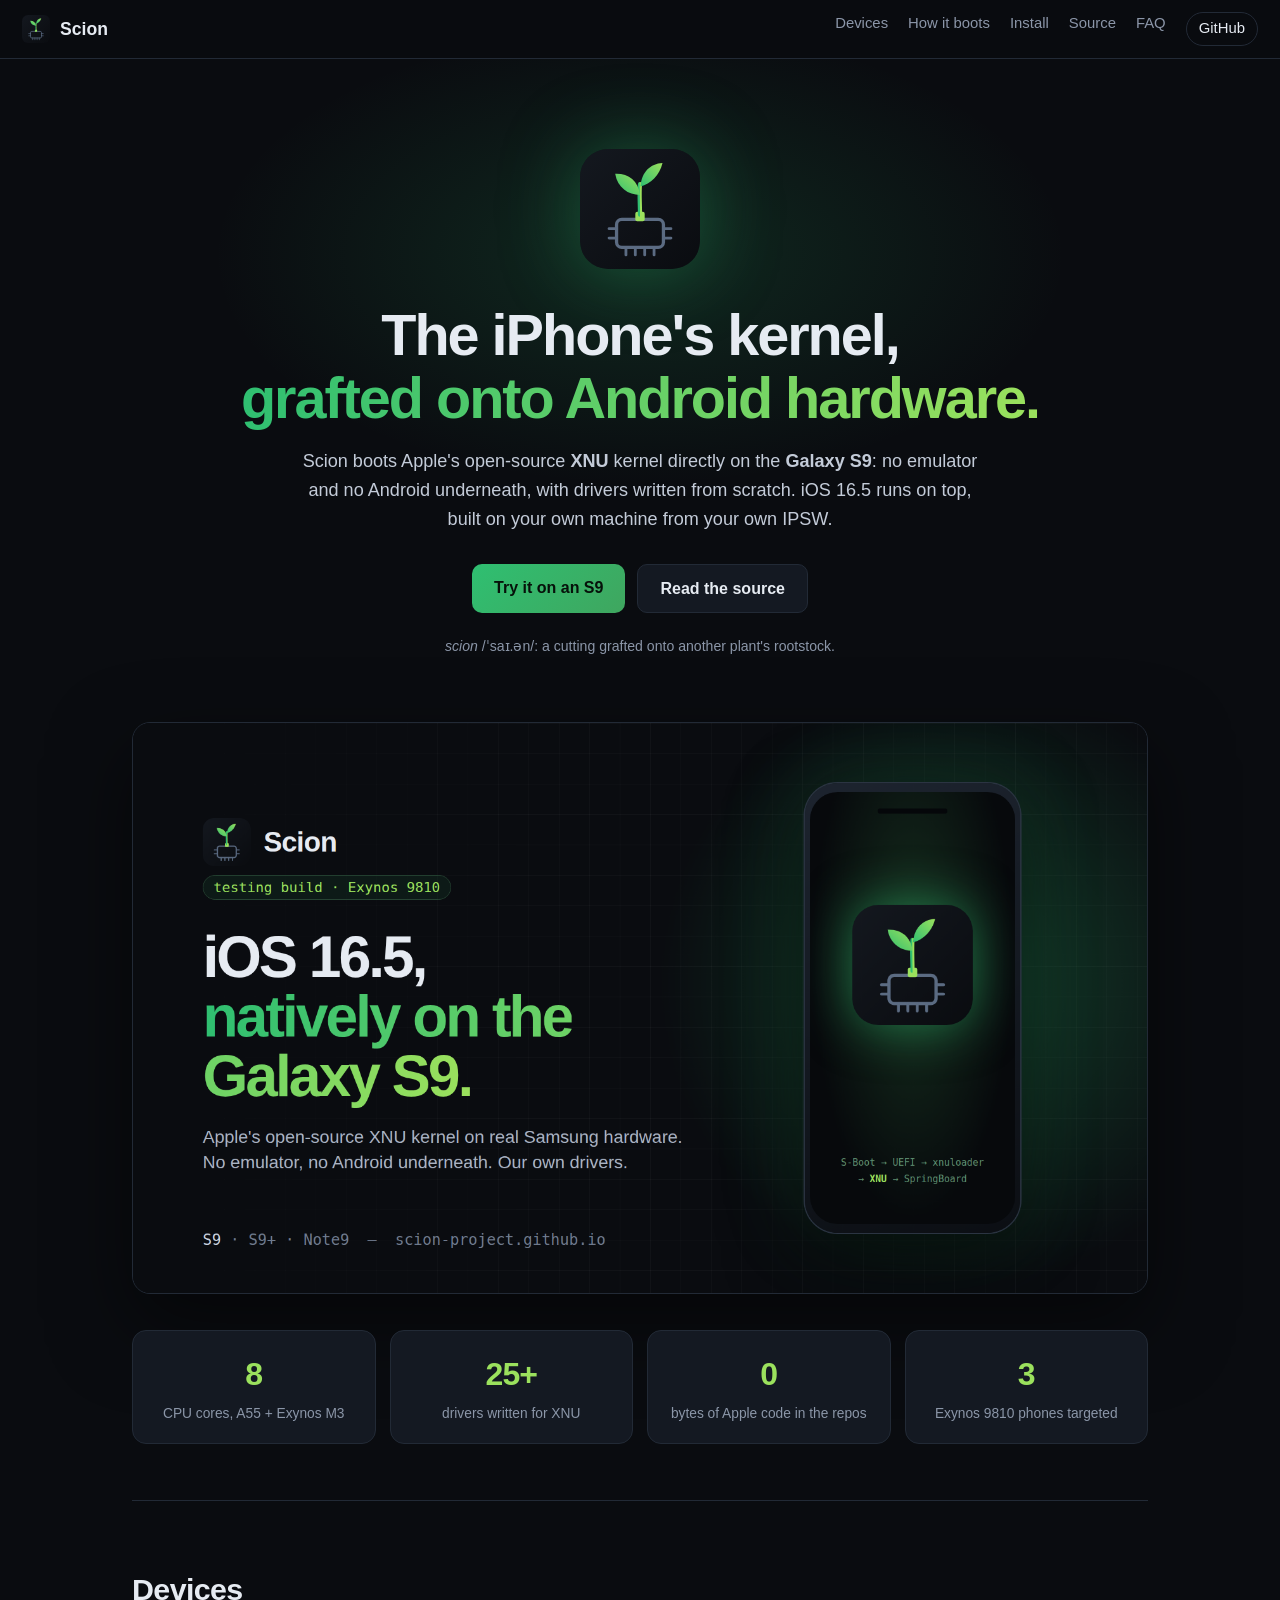
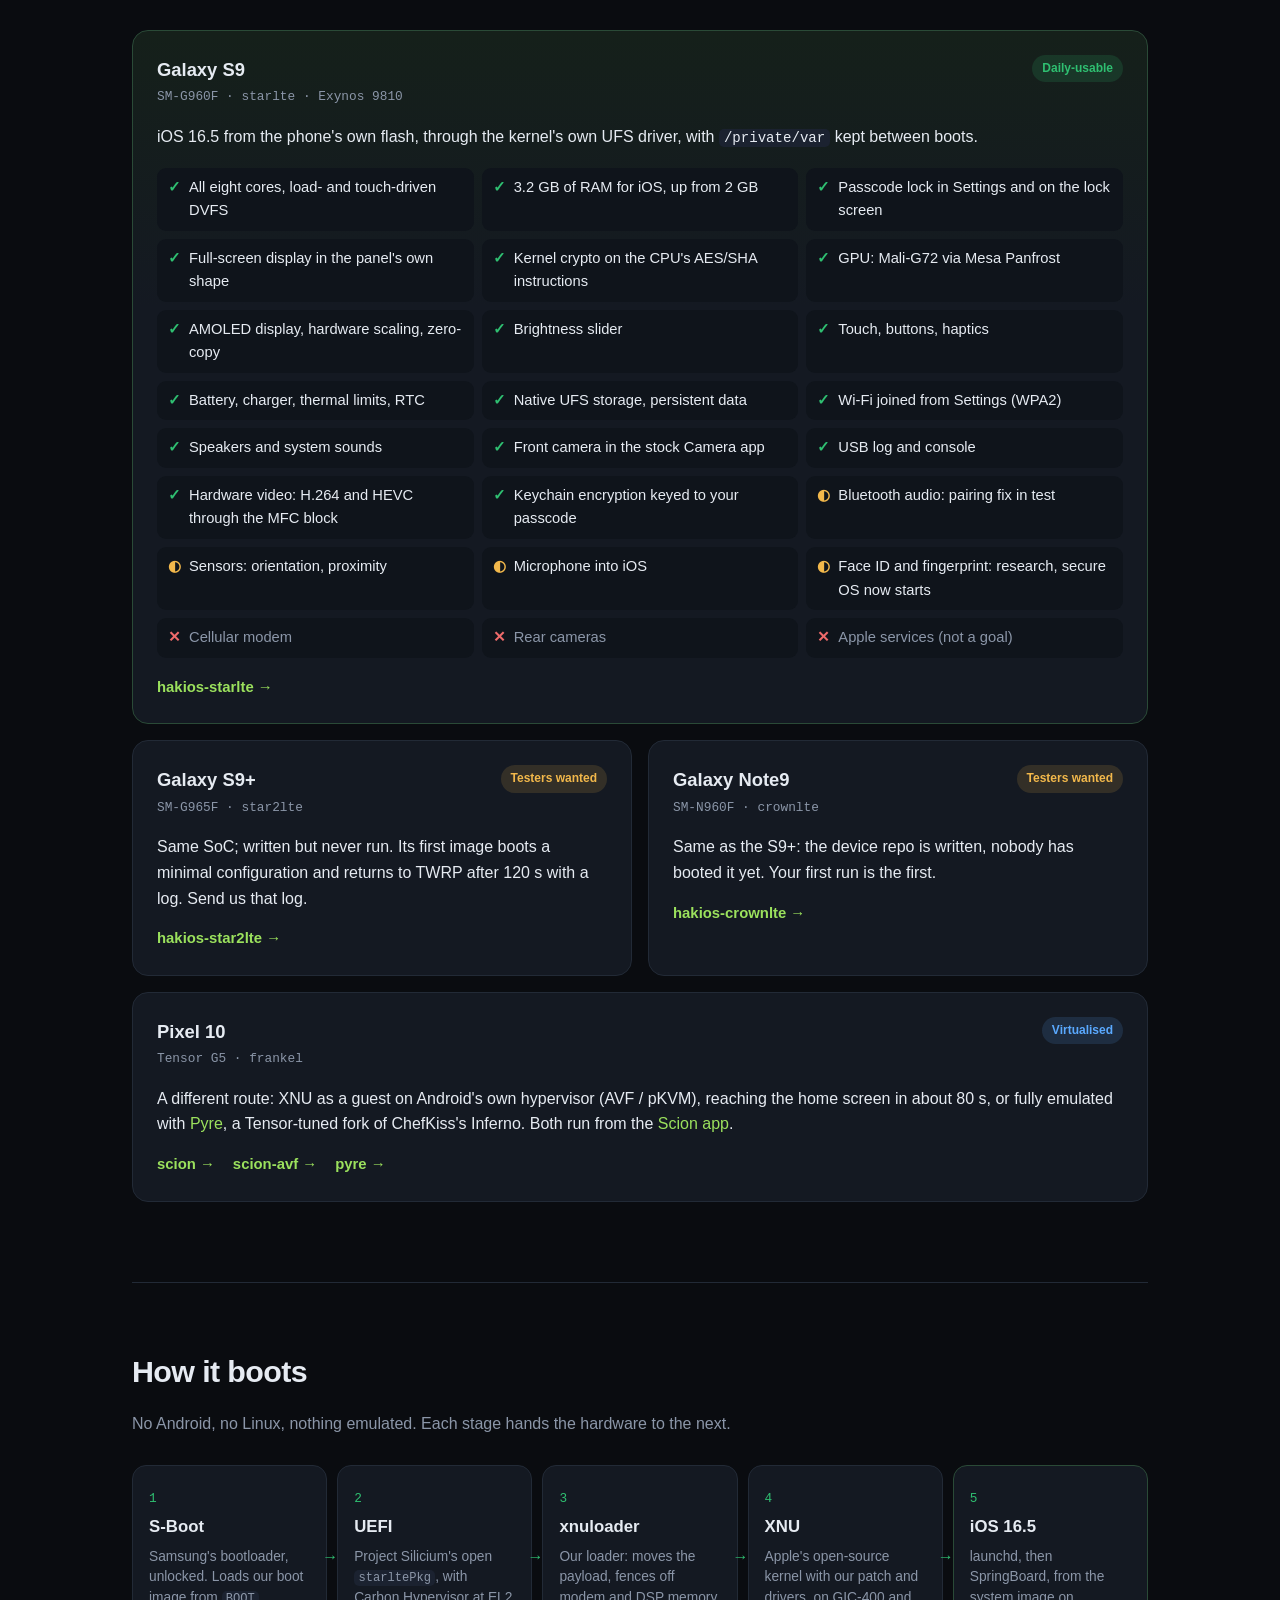
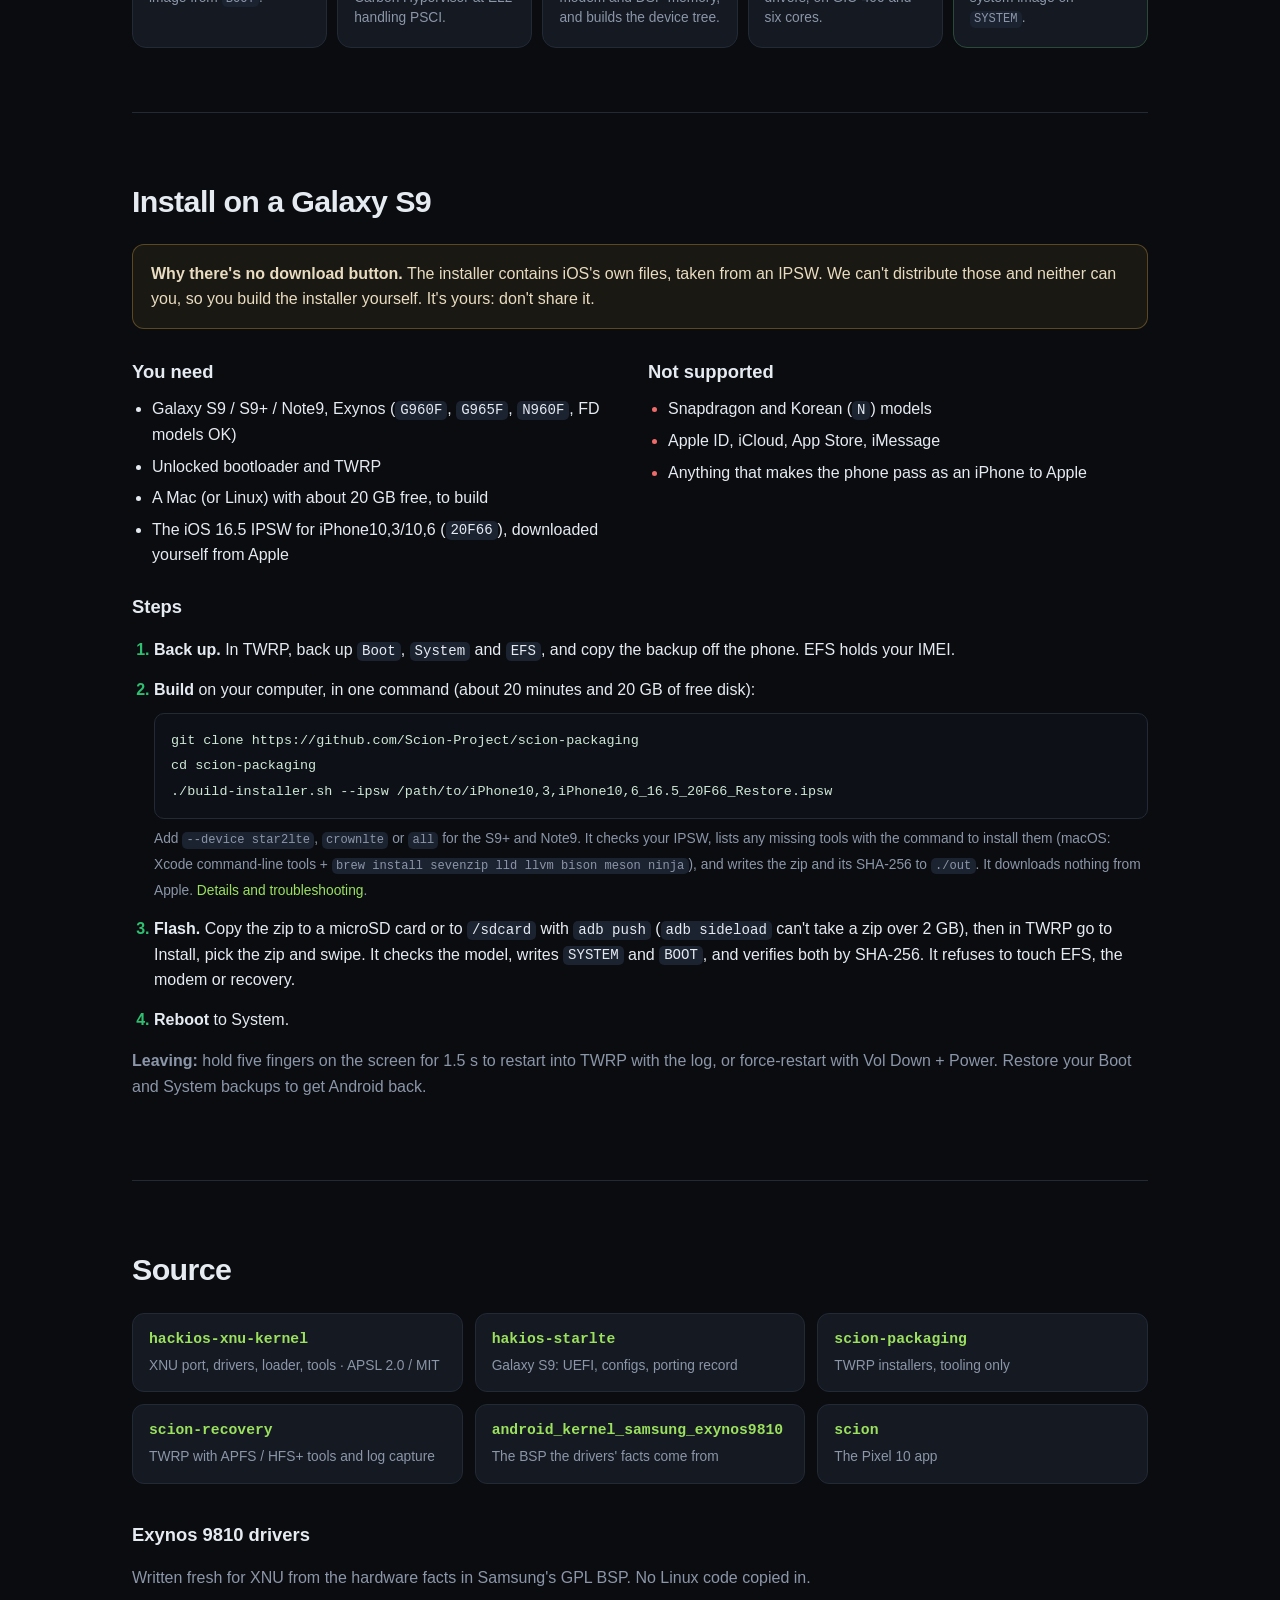
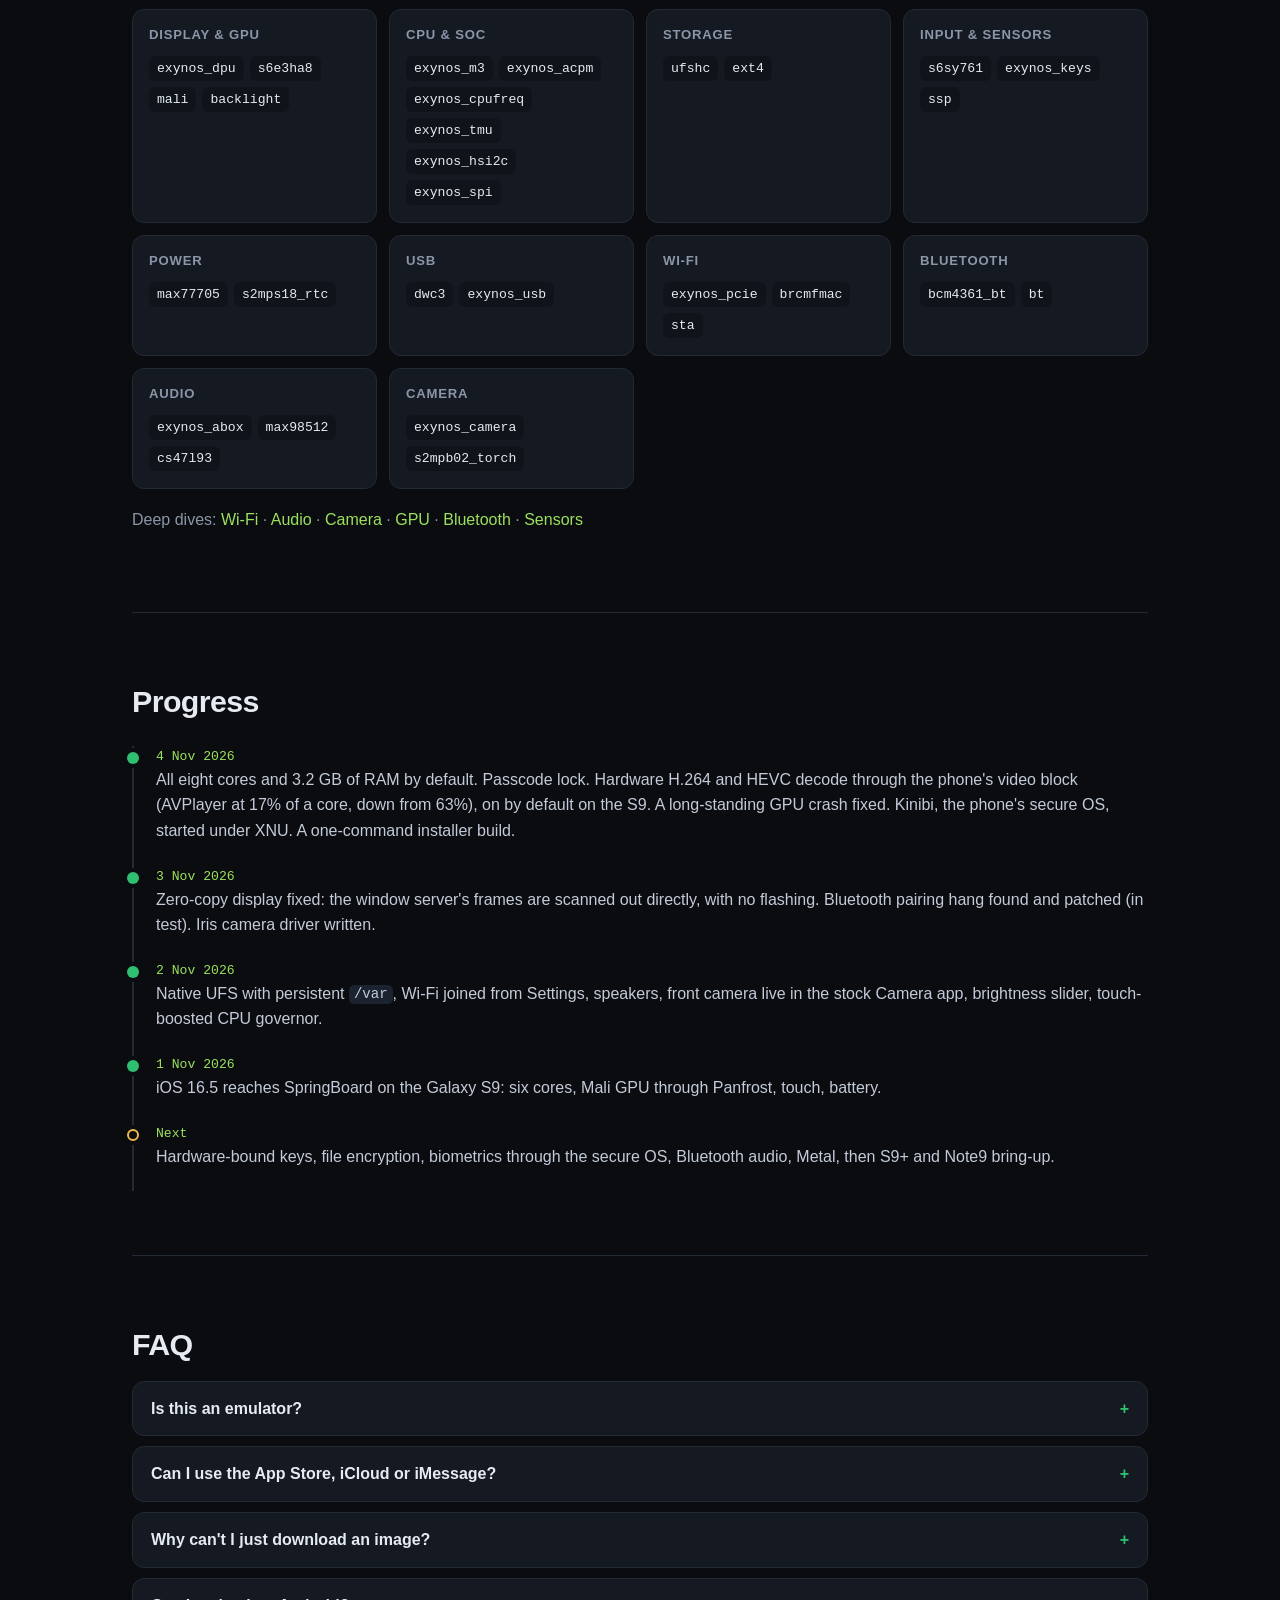
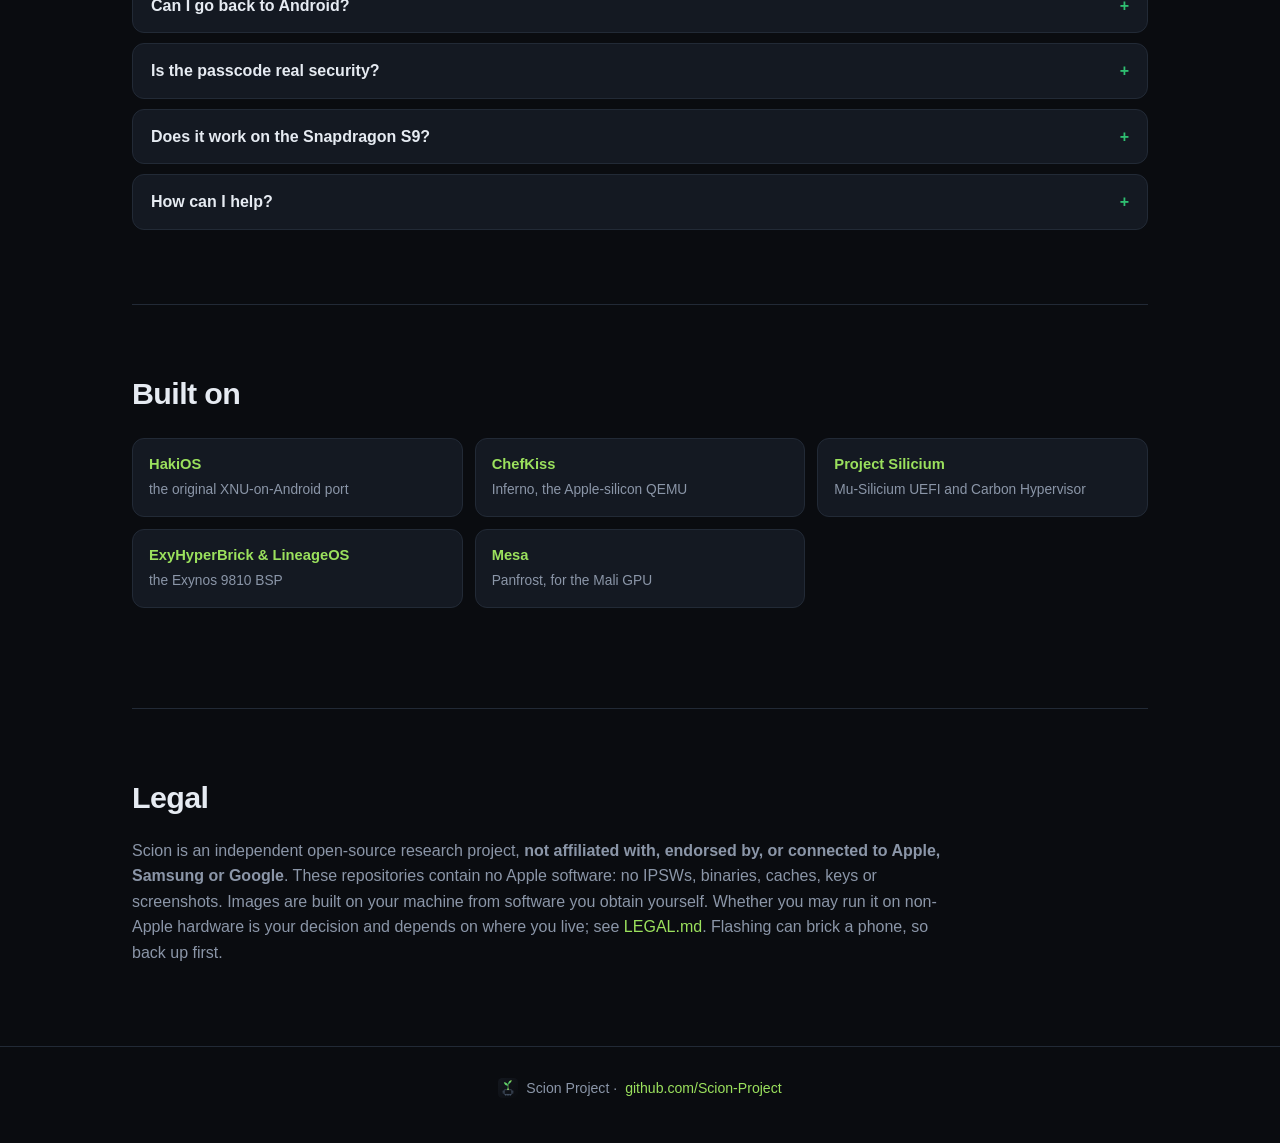
==== index.html @ c3e092ad "Status: hardware video and keychain encryption on by default on the S9" ====
<!doctype html>
<html lang="en">
<head>
<meta charset="utf-8">
<meta name="viewport" content="width=device-width,initial-scale=1">
<title>Scion Project: iOS's open kernel, grafted onto Android phones</title>
<meta name="description" content="Apple's open-source XNU kernel booted natively on the Galaxy S9, S9+ and Note9 (Exynos 9810), and virtualised on the Pixel 10. Open-source drivers; every image built from your own IPSW.">
<meta property="og:title" content="Scion Project">
<meta property="og:description" content="XNU and iOS 16.5, booted natively on the Galaxy S9. Our own drivers, nothing of Apple's in the repos.">
<meta property="og:image" content="https://scion-project.github.io/banner.png">
<meta property="og:image:width" content="1600">
<meta property="og:image:height" content="900">
<meta name="twitter:card" content="summary_large_image">
<meta name="twitter:image" content="https://scion-project.github.io/banner.png">
<meta name="theme-color" content="#0a0c10">
<link rel="icon" href="logo.svg" type="image/svg+xml">
<link rel="stylesheet" href="style.css">
</head>
<body>

<header class="nav">
  <a class="brand" href="#top"><img src="logo.svg" alt="" width="28" height="28"> Scion</a>
  <nav>
    <a href="#devices">Devices</a>
    <a href="#boot">How it boots</a>
    <a href="#install">Install</a>
    <a href="#source">Source</a>
    <a href="#faq">FAQ</a>
    <a href="https://github.com/Scion-Project" class="gh">GitHub</a>
  </nav>
</header>

<main id="top">

<section class="hero">
  <img class="hero-logo" src="logo.svg" alt="Scion logo" width="120" height="120">
  <h1>The iPhone's kernel,<br><span>grafted onto Android hardware.</span></h1>
  <p class="lede">Scion boots Apple's open-source <b>XNU</b> kernel directly on the <b>Galaxy S9</b>: no emulator and no Android underneath, with drivers written from scratch. iOS 16.5 runs on top, built on your own machine from your own IPSW.</p>
  <div class="cta">
    <a class="btn primary" href="#install">Try it on an S9</a>
    <a class="btn" href="https://github.com/Scion-Project/hackios-xnu-kernel">Read the source</a>
  </div>
  <p class="etym"><i>scion</i> /ˈsaɪ.ən/: a cutting grafted onto another plant's rootstock.</p>
</section>

<div class="banner"><img src="banner.png" alt="Scion: iOS 16.5, natively on the Galaxy S9" width="1600" height="900"></div>

<section class="stats">
  <div><b>8</b><span>CPU cores, A55 + Exynos M3</span></div>
  <div><b>25+</b><span>drivers written for XNU</span></div>
  <div><b>0</b><span>bytes of Apple code in the repos</span></div>
  <div><b>3</b><span>Exynos 9810 phones targeted</span></div>
</section>

<section id="devices">
  <h2>Devices</h2>

  <article class="device main">
    <div class="dev-head">
      <h3>Galaxy S9 <small>SM-G960F · starlte · Exynos 9810</small></h3>
      <span class="pill green">Daily-usable</span>
    </div>
    <p>iOS 16.5 from the phone's own flash, through the kernel's own UFS driver, with <code>/private/var</code> kept between boots.</p>
    <div class="grid">
      <div class="ok">All eight cores, load- and touch-driven DVFS</div>
      <div class="ok">3.2 GB of RAM for iOS, up from 2 GB</div>
      <div class="ok">Passcode lock in Settings and on the lock screen</div>
      <div class="ok">Full-screen display in the panel's own shape</div>
      <div class="ok">Kernel crypto on the CPU's AES/SHA instructions</div>
      <div class="ok">GPU: Mali-G72 via Mesa Panfrost</div>
      <div class="ok">AMOLED display, hardware scaling, zero-copy</div>
      <div class="ok">Brightness slider</div>
      <div class="ok">Touch, buttons, haptics</div>
      <div class="ok">Battery, charger, thermal limits, RTC</div>
      <div class="ok">Native UFS storage, persistent data</div>
      <div class="ok">Wi-Fi joined from Settings (WPA2)</div>
      <div class="ok">Speakers and system sounds</div>
      <div class="ok">Front camera in the stock Camera app</div>
      <div class="ok">USB log and console</div>
      <div class="ok">Hardware video: H.264 and HEVC through the MFC block</div>
      <div class="ok">Keychain encryption keyed to your passcode</div>
      <div class="wip">Bluetooth audio: pairing fix in test</div>
      <div class="wip">Sensors: orientation, proximity</div>
      <div class="wip">Microphone into iOS</div>
      <div class="wip">Face ID and fingerprint: research, secure OS now starts</div>
      <div class="no">Cellular modem</div>
      <div class="no">Rear cameras</div>
      <div class="no">Apple services (not a goal)</div>
    </div>
    <p class="links"><a href="https://github.com/Scion-Project/hakios-starlte">hakios-starlte →</a></p>
  </article>

  <div class="two">
    <article class="device">
      <div class="dev-head">
        <h3>Galaxy S9+ <small>SM-G965F · star2lte</small></h3>
        <span class="pill amber">Testers wanted</span>
      </div>
      <p>Same SoC; written but never run. Its first image boots a minimal configuration and returns to TWRP after 120 s with a log. Send us that log.</p>
      <p class="links"><a href="https://github.com/Scion-Project/hakios-star2lte">hakios-star2lte →</a></p>
    </article>
    <article class="device">
      <div class="dev-head">
        <h3>Galaxy Note9 <small>SM-N960F · crownlte</small></h3>
        <span class="pill amber">Testers wanted</span>
      </div>
      <p>Same as the S9+: the device repo is written, nobody has booted it yet. Your first run is the first.</p>
      <p class="links"><a href="https://github.com/Scion-Project/hakios-crownlte">hakios-crownlte →</a></p>
    </article>
  </div>

  <article class="device">
    <div class="dev-head">
      <h3>Pixel 10 <small>Tensor G5 · frankel</small></h3>
      <span class="pill blue">Virtualised</span>
    </div>
    <p>A different route: XNU as a guest on Android's own hypervisor (AVF / pKVM), reaching the home screen in about 80 s, or fully emulated with <a href="https://github.com/Scion-Project/pyre">Pyre</a>, a Tensor-tuned fork of ChefKiss's Inferno. Both run from the <a href="https://github.com/Scion-Project/scion">Scion app</a>.</p>
    <p class="links"><a href="https://github.com/Scion-Project/scion">scion →</a> <a href="https://github.com/Scion-Project/scion-avf">scion-avf →</a> <a href="https://github.com/Scion-Project/pyre">pyre →</a></p>
  </article>
</section>

<section id="boot">
  <h2>How it boots</h2>
  <p class="sub">No Android, no Linux, nothing emulated. Each stage hands the hardware to the next.</p>
  <ol class="chain">
    <li><b>S-Boot</b><span>Samsung's bootloader, unlocked. Loads our boot image from <code>BOOT</code>.</span></li>
    <li><b>UEFI</b><span>Project Silicium's open <code>starltePkg</code>, with Carbon Hypervisor at EL2 handling PSCI.</span></li>
    <li><b>xnuloader</b><span>Our loader: moves the payload, fences off modem and DSP memory, and builds the device tree.</span></li>
    <li><b>XNU</b><span>Apple's open-source kernel with our patch and drivers, on GIC-400 and six cores.</span></li>
    <li><b>iOS 16.5</b><span>launchd, then SpringBoard, from the system image on <code>SYSTEM</code>.</span></li>
  </ol>
</section>

<section id="install">
  <h2>Install on a Galaxy S9</h2>
  <div class="callout">
    <b>Why there's no download button.</b> The installer contains iOS's own files, taken from an IPSW. We can't distribute those and neither can you, so you build the installer yourself. It's yours: don't share it.
  </div>

  <div class="two">
    <div>
      <h3>You need</h3>
      <ul class="need">
        <li>Galaxy S9 / S9+ / Note9, Exynos (<code>G960F</code>, <code>G965F</code>, <code>N960F</code>, FD models OK)</li>
        <li>Unlocked bootloader and TWRP</li>
        <li>A Mac (or Linux) with about 20 GB free, to build</li>
        <li>The iOS 16.5 IPSW for iPhone10,3/10,6 (<code>20F66</code>), downloaded yourself from Apple</li>
      </ul>
    </div>
    <div>
      <h3>Not supported</h3>
      <ul class="need neg">
        <li>Snapdragon and Korean (<code>N</code>) models</li>
        <li>Apple ID, iCloud, App Store, iMessage</li>
        <li>Anything that makes the phone pass as an iPhone to Apple</li>
      </ul>
    </div>
  </div>

  <h3>Steps</h3>
  <ol class="steps">
    <li><b>Back up.</b> In TWRP, back up <code>Boot</code>, <code>System</code> and <code>EFS</code>, and copy the backup off the phone. EFS holds your IMEI.</li>
    <li><b>Build</b> on your computer, in one command (about 20 minutes and 20 GB of free disk):
<pre><code>git clone https://github.com/Scion-Project/scion-packaging
cd scion-packaging
./build-installer.sh --ipsw /path/to/iPhone10,3,iPhone10,6_16.5_20F66_Restore.ipsw</code></pre>
<span class="note">Add <code>--device star2lte</code>, <code>crownlte</code> or <code>all</code> for the S9+ and Note9. It checks your IPSW, lists any missing tools with the command to install them (macOS: Xcode command-line tools + <code>brew install sevenzip lld llvm bison meson ninja</code>), and writes the zip and its SHA-256 to <code>./out</code>. It downloads nothing from Apple. <a href="https://github.com/Scion-Project/scion-packaging#readme">Details and troubleshooting</a>.</span></li>
    <li><b>Flash.</b> Copy the zip to a microSD card or to <code>/sdcard</code> with <code>adb push</code> (<code>adb sideload</code> can't take a zip over 2 GB), then in TWRP go to Install, pick the zip and swipe. It checks the model, writes <code>SYSTEM</code> and <code>BOOT</code>, and verifies both by SHA-256. It refuses to touch EFS, the modem or recovery.</li>
    <li><b>Reboot</b> to System.</li>
  </ol>
  <p class="sub"><b>Leaving:</b> hold five fingers on the screen for 1.5 s to restart into TWRP with the log, or force-restart with Vol Down + Power. Restore your Boot and System backups to get Android back.</p>
</section>

<section id="source">
  <h2>Source</h2>
  <div class="repos">
    <a href="https://github.com/Scion-Project/hackios-xnu-kernel"><b>hackios-xnu-kernel</b><span>XNU port, drivers, loader, tools · APSL 2.0 / MIT</span></a>
    <a href="https://github.com/Scion-Project/hakios-starlte"><b>hakios-starlte</b><span>Galaxy S9: UEFI, configs, porting record</span></a>
    <a href="https://github.com/Scion-Project/scion-packaging"><b>scion-packaging</b><span>TWRP installers, tooling only</span></a>
    <a href="https://github.com/Scion-Project/scion-recovery"><b>scion-recovery</b><span>TWRP with APFS / HFS+ tools and log capture</span></a>
    <a href="https://github.com/Scion-Project/android_kernel_samsung_exynos9810"><b>android_kernel_samsung_exynos9810</b><span>The BSP the drivers' facts come from</span></a>
    <a href="https://github.com/Scion-Project/scion"><b>scion</b><span>The Pixel 10 app</span></a>
  </div>

  <h3>Exynos 9810 drivers</h3>
  <p class="sub">Written fresh for XNU from the hardware facts in Samsung's GPL BSP. No Linux code copied in.</p>
  <div class="drivers">
    <div><h4>Display &amp; GPU</h4><a href="https://github.com/Scion-Project/hackios-xnu-kernel/blob/main/drivers/gpu/hakios.exynos_dpu.c">exynos_dpu</a><a href="https://github.com/Scion-Project/hackios-xnu-kernel/blob/main/drivers/gpu/hakios.s6e3ha8.c">s6e3ha8</a><a href="https://github.com/Scion-Project/hackios-xnu-kernel/blob/main/drivers/gpu/hakios.mali.c">mali</a><a href="https://github.com/Scion-Project/hackios-xnu-kernel/blob/main/drivers/gpu/hakios.backlight.cpp">backlight</a></div>
    <div><h4>CPU &amp; SoC</h4><a href="https://github.com/Scion-Project/hackios-xnu-kernel/blob/main/drivers/core/hakios.exynos_m3.c">exynos_m3</a><a href="https://github.com/Scion-Project/hackios-xnu-kernel/blob/main/drivers/core/hakios.exynos_acpm.c">exynos_acpm</a><a href="https://github.com/Scion-Project/hackios-xnu-kernel/blob/main/drivers/power/hakios.exynos_cpufreq.c">exynos_cpufreq</a><a href="https://github.com/Scion-Project/hackios-xnu-kernel/blob/main/drivers/power/hakios.exynos_tmu.c">exynos_tmu</a><a href="https://github.com/Scion-Project/hackios-xnu-kernel/blob/main/drivers/core/hakios.exynos_hsi2c.c">exynos_hsi2c</a><a href="https://github.com/Scion-Project/hackios-xnu-kernel/blob/main/drivers/core/hakios.exynos_spi.c">exynos_spi</a></div>
    <div><h4>Storage</h4><a href="https://github.com/Scion-Project/hackios-xnu-kernel/blob/main/drivers/storage/hakios.ufshc.c">ufshc</a><a href="https://github.com/Scion-Project/hackios-xnu-kernel/blob/main/drivers/storage/hakios.ext4.c">ext4</a></div>
    <div><h4>Input &amp; sensors</h4><a href="https://github.com/Scion-Project/hackios-xnu-kernel/blob/main/drivers/input/hakios.s6sy761.c">s6sy761</a><a href="https://github.com/Scion-Project/hackios-xnu-kernel/blob/main/drivers/input/hakios.exynos_keys.c">exynos_keys</a><a href="https://github.com/Scion-Project/hackios-xnu-kernel/blob/main/drivers/input/hakios.ssp.c">ssp</a></div>
    <div><h4>Power</h4><a href="https://github.com/Scion-Project/hackios-xnu-kernel/blob/main/drivers/power/hakios.max77705.c">max77705</a><a href="https://github.com/Scion-Project/hackios-xnu-kernel/blob/main/drivers/power/hakios.s2mps18_rtc.c">s2mps18_rtc</a></div>
    <div><h4>USB</h4><a href="https://github.com/Scion-Project/hackios-xnu-kernel/blob/main/drivers/core/hakios.dwc3.c">dwc3</a><a href="https://github.com/Scion-Project/hackios-xnu-kernel/blob/main/drivers/core/hakios.exynos_usb.c">exynos_usb</a></div>
    <div><h4>Wi-Fi</h4><a href="https://github.com/Scion-Project/hackios-xnu-kernel/blob/main/drivers/wifi/hakios.exynos_pcie.c">exynos_pcie</a><a href="https://github.com/Scion-Project/hackios-xnu-kernel/blob/main/drivers/wifi/hakios.brcmfmac.c">brcmfmac</a><a href="https://github.com/Scion-Project/hackios-xnu-kernel/blob/main/drivers/wifi/hakios.sta.c">sta</a></div>
    <div><h4>Bluetooth</h4><a href="https://github.com/Scion-Project/hackios-xnu-kernel/blob/main/drivers/bluetooth/hakios.bcm4361_bt.c">bcm4361_bt</a><a href="https://github.com/Scion-Project/hackios-xnu-kernel/blob/main/drivers/bluetooth/hakios.bt.c">bt</a></div>
    <div><h4>Audio</h4><a href="https://github.com/Scion-Project/hackios-xnu-kernel/blob/main/drivers/audio/hakios.exynos_abox.c">exynos_abox</a><a href="https://github.com/Scion-Project/hackios-xnu-kernel/blob/main/drivers/audio/hakios.max98512.c">max98512</a><a href="https://github.com/Scion-Project/hackios-xnu-kernel/blob/main/drivers/audio/hakios.cs47l93.c">cs47l93</a></div>
    <div><h4>Camera</h4><a href="https://github.com/Scion-Project/hackios-xnu-kernel/blob/main/drivers/camera/hakios.exynos_camera.c">exynos_camera</a><a href="https://github.com/Scion-Project/hackios-xnu-kernel/blob/main/drivers/camera/hakios.s2mpb02_torch.c">s2mpb02_torch</a></div>
  </div>
  <p class="sub">Deep dives: <a href="https://github.com/Scion-Project/hakios-starlte/blob/main/WIFI.md">Wi-Fi</a> · <a href="https://github.com/Scion-Project/hakios-starlte/blob/main/AUDIO.md">Audio</a> · <a href="https://github.com/Scion-Project/hakios-starlte/blob/main/CAMERA.md">Camera</a> · <a href="https://github.com/Scion-Project/hakios-starlte/blob/main/GPU.md">GPU</a> · <a href="https://github.com/Scion-Project/hakios-starlte/blob/main/BLUETOOTH.md">Bluetooth</a> · <a href="https://github.com/Scion-Project/hakios-starlte/blob/main/SENSORS.md">Sensors</a></p>
</section>

<section id="progress">
  <h2>Progress</h2>
  <ul class="timeline">
    <li><time>4 Nov 2026</time><span>All eight cores and 3.2 GB of RAM by default. Passcode lock. Hardware H.264 and HEVC decode through the phone's video block (AVPlayer at 17% of a core, down from 63%), on by default on the S9. A long-standing GPU crash fixed. Kinibi, the phone's secure OS, started under XNU. A one-command installer build.</span></li>
    <li><time>3 Nov 2026</time><span>Zero-copy display fixed: the window server's frames are scanned out directly, with no flashing. Bluetooth pairing hang found and patched (in test). Iris camera driver written.</span></li>
    <li><time>2 Nov 2026</time><span>Native UFS with persistent <code>/var</code>, Wi-Fi joined from Settings, speakers, front camera live in the stock Camera app, brightness slider, touch-boosted CPU governor.</span></li>
    <li><time>1 Nov 2026</time><span>iOS 16.5 reaches SpringBoard on the Galaxy S9: six cores, Mali GPU through Panfrost, touch, battery.</span></li>
    <li><time>Next</time><span>Hardware-bound keys, file encryption, biometrics through the secure OS, Bluetooth audio, Metal, then S9+ and Note9 bring-up.</span></li>
  </ul>
</section>

<section id="faq">
  <h2>FAQ</h2>
  <details><summary>Is this an emulator?</summary><p>No. On the S9 the XNU kernel runs directly on the phone's CPU cores, with drivers for its real hardware. Only the Pixel 10 route uses a hypervisor or emulator.</p></details>
  <details><summary>Can I use the App Store, iCloud or iMessage?</summary><p>No, and that isn't a goal. Nothing here makes a phone pass as an iPhone to Apple's servers.</p></details>
  <details><summary>Why can't I just download an image?</summary><p>An image contains iOS's own files, which only Apple may distribute. You build yours from an IPSW you get yourself, and it stays yours.</p></details>
  <details><summary>Can I go back to Android?</summary><p>Yes: restore the Boot and System backups you took in TWRP. The installer never touches EFS, the modem or recovery.</p></details>
  <details><summary>Is the passcode real security?</summary><p>Not yet. Partly. On the S9, keychain items are now encrypted under a key derived from your passcode, and forgetting the passcode loses them. Files aren't encrypted, there's no hardware-bound key yet so a short code can be guessed offline from a flash dump, and an unlocked bootloader lets anyone with the phone flash a modified kernel. Don't rely on it to protect serious secrets.</p></details>
  <details><summary>Does it work on the Snapdragon S9?</summary><p>No. Only the Exynos 9810 models (G960F, G965F, N960F, and FD variants).</p></details>
  <details><summary>How can I help?</summary><p>If you have an S9+ or a Note9, run the first test image and send us the log. Code, docs and driver reviews are welcome on <a href="https://github.com/Scion-Project">GitHub</a>.</p></details>
</section>

<section id="credits">
  <h2>Built on</h2>
  <div class="credits">
    <a href="https://github.com/oosexgang"><b>HakiOS</b><span>the original XNU-on-Android port</span></a>
    <a href="https://github.com/ChefKissInc"><b>ChefKiss</b><span>Inferno, the Apple-silicon QEMU</span></a>
    <a href="https://github.com/Project-Silicium"><b>Project Silicium</b><span>Mu-Silicium UEFI and Carbon Hypervisor</span></a>
    <a href="https://github.com/ExyHyperBrick"><b>ExyHyperBrick &amp; LineageOS</b><span>the Exynos 9810 BSP</span></a>
    <a href="https://gitlab.freedesktop.org/mesa/mesa"><b>Mesa</b><span>Panfrost, for the Mali GPU</span></a>
  </div>
</section>

<section id="legal" class="legal">
  <h2>Legal</h2>
  <p>Scion is an independent open-source research project, <b>not affiliated with, endorsed by, or connected to Apple, Samsung or Google</b>. These repositories contain no Apple software: no IPSWs, binaries, caches, keys or screenshots. Images are built on your machine from software you obtain yourself. Whether you may run it on non-Apple hardware is your decision and depends on where you live; see <a href="https://github.com/Scion-Project/hackios-xnu-kernel/blob/main/LEGAL.md">LEGAL.md</a>. Flashing can brick a phone, so back up first.</p>
</section>

</main>

<footer>
  <img src="logo.svg" alt="" width="20" height="20"> Scion Project · <a href="https://github.com/Scion-Project">github.com/Scion-Project</a>
</footer>

</body>
</html>
---- style.css ----
:root{
  --bg:#0a0c10;--bg2:#11151c;--card:#141922;--line:#222a36;
  --text:#e6ebf2;--mute:#8b96a8;--green:#2fbf71;--lime:#9be15d;
  --amber:#f2b84b;--blue:#5aa9ff;--red:#ef6b6b;
  --mono:ui-monospace,SFMono-Regular,Menlo,Consolas,monospace;
}
*{box-sizing:border-box}
html{scroll-behavior:smooth;scroll-padding-top:70px}
body{margin:0;background:var(--bg);color:var(--text);font:16px/1.6 -apple-system,BlinkMacSystemFont,"Segoe UI",Inter,Roboto,sans-serif;-webkit-font-smoothing:antialiased}
a{color:var(--lime);text-decoration:none}
a:hover{text-decoration:underline}
code{font-family:var(--mono);font-size:.88em;background:#1b2230;padding:.1em .35em;border-radius:5px}
main{max-width:1060px;margin:0 auto;padding:0 22px}
section{padding:64px 0;border-top:1px solid var(--line)}
section.hero{border-top:0}
h2{font-size:1.9rem;margin:0 0 12px;letter-spacing:-.02em}
h3{margin:0;font-size:1.15rem}
h3 small{display:block;color:var(--mute);font-weight:400;font-size:.8rem;font-family:var(--mono);margin-top:3px}
.sub{color:var(--mute)}

.nav{position:sticky;top:0;z-index:10;display:flex;justify-content:space-between;align-items:center;padding:12px 22px;background:rgba(10,12,16,.82);backdrop-filter:blur(12px);border-bottom:1px solid var(--line)}
.brand{display:flex;gap:10px;align-items:center;color:var(--text);font-weight:700;font-size:1.1rem}
.brand:hover{text-decoration:none}
.nav nav{display:flex;gap:20px;font-size:.93rem}
.nav nav a{color:var(--mute)}
.nav nav a:hover{color:var(--text);text-decoration:none}
.nav .gh{color:var(--text)!important;border:1px solid var(--line);padding:4px 12px;border-radius:99px}

.hero{text-align:center;padding:90px 0 56px;background:radial-gradient(ellipse 60% 50% at 50% 30%,rgba(47,191,113,.16),transparent 70%)}
.hero-logo{border-radius:28px;box-shadow:0 0 80px rgba(47,191,113,.35)}
.hero h1{font-size:clamp(2.1rem,5.5vw,3.6rem);line-height:1.08;letter-spacing:-.035em;margin:28px 0 18px}
.hero h1 span{background:linear-gradient(90deg,var(--green),var(--lime));-webkit-background-clip:text;background-clip:text;color:transparent}
.lede{max-width:680px;margin:0 auto;color:#c3cbd8;font-size:1.13rem}
.cta{margin:30px 0 22px;display:flex;gap:12px;justify-content:center;flex-wrap:wrap}
.btn{padding:11px 22px;border-radius:10px;border:1px solid var(--line);color:var(--text);font-weight:600;background:var(--card)}
.btn:hover{text-decoration:none;border-color:#384355}
.btn.primary{background:linear-gradient(135deg,var(--green),#3fa65f);border:0;color:#06110a}
.etym{color:var(--mute);font-size:.88rem;margin:0}

.stats{display:grid;grid-template-columns:repeat(4,1fr);gap:14px;padding:28px 0 56px;border-top:0}
.stats div{background:var(--card);border:1px solid var(--line);border-radius:14px;padding:18px;text-align:center}
.stats b{display:block;font-size:2rem;color:var(--lime);letter-spacing:-.03em}
.stats span{color:var(--mute);font-size:.86rem}

.device{background:var(--card);border:1px solid var(--line);border-radius:16px;padding:24px;margin:16px 0}
.device.main{border-color:#2a4a37;background:linear-gradient(180deg,#15201a,var(--card) 40%)}
.dev-head{display:flex;justify-content:space-between;align-items:flex-start;gap:12px;margin-bottom:8px}
.pill{font-size:.75rem;font-weight:700;padding:4px 10px;border-radius:99px;white-space:nowrap}
.pill.green{background:rgba(47,191,113,.15);color:var(--green)}
.pill.amber{background:rgba(242,184,75,.14);color:var(--amber)}
.pill.blue{background:rgba(90,169,255,.14);color:var(--blue)}
.grid{display:grid;grid-template-columns:repeat(auto-fill,minmax(250px,1fr));gap:8px;margin:18px 0}
.grid div{font-size:.92rem;padding:8px 12px 8px 32px;border-radius:9px;background:#0f141b;position:relative}
.grid div::before{position:absolute;left:11px;font-weight:700}
.grid .ok::before{content:"✓";color:var(--green)}
.grid .wip::before{content:"◐";color:var(--amber)}
.grid .no::before{content:"✕";color:var(--red)}
.grid .no{color:var(--mute)}
.links{margin:6px 0 0;display:flex;gap:18px;flex-wrap:wrap;font-weight:600;font-size:.93rem}
.two{display:grid;grid-template-columns:1fr 1fr;gap:16px}
.two .device{margin:0}

.chain{list-style:none;padding:0;margin:28px 0 0;display:grid;grid-template-columns:repeat(5,1fr);gap:10px;counter-reset:c}
.chain li{background:var(--card);border:1px solid var(--line);border-radius:14px;padding:18px 16px;position:relative;counter-increment:c}
.chain li::before{content:counter(c);font-family:var(--mono);color:var(--green);font-size:.8rem}
.chain li:not(:last-child)::after{content:"→";position:absolute;right:-12px;top:50%;transform:translateY(-50%);color:var(--green);font-weight:700;z-index:1}
.chain b{display:block;font-size:1.05rem;margin:4px 0 6px}
.chain span{color:var(--mute);font-size:.86rem;line-height:1.5;display:block}
.chain li:last-child{border-color:#2a4a37}

.callout{background:rgba(242,184,75,.07);border:1px solid rgba(242,184,75,.3);border-radius:12px;padding:16px 18px;margin:18px 0 28px;color:#e9dcc0}
.need{padding-left:20px;margin:10px 0 24px}
.need li{margin:6px 0}
.need.neg li::marker{color:var(--red)}
.steps{padding-left:22px}
.steps li{margin:14px 0}
.steps li::marker{color:var(--green);font-weight:700}
pre{background:#0d1117;border:1px solid var(--line);border-radius:10px;padding:14px 16px;overflow-x:auto;margin:10px 0 6px}
pre code{background:none;padding:0;font-size:.84rem;color:#cfe8d6}
.note{color:var(--mute);font-size:.86rem}

.repos,.credits{display:grid;grid-template-columns:repeat(auto-fill,minmax(300px,1fr));gap:12px;margin:20px 0 36px}
.repos a,.credits a{background:var(--card);border:1px solid var(--line);border-radius:12px;padding:14px 16px;color:var(--text)}
.repos a:hover,.credits a:hover{text-decoration:none;border-color:var(--green)}
.repos b,.credits b{display:block;font-family:var(--mono);font-size:.92rem;color:var(--lime)}
.credits b{font-family:inherit}
.repos span,.credits span{color:var(--mute);font-size:.86rem}
.drivers{display:grid;grid-template-columns:repeat(auto-fill,minmax(230px,1fr));gap:12px;margin:18px 0}
.drivers div{background:var(--card);border:1px solid var(--line);border-radius:12px;padding:14px 16px}
.drivers h4{margin:0 0 8px;font-size:.82rem;text-transform:uppercase;letter-spacing:.06em;color:var(--mute)}
.drivers a{display:inline-block;font-family:var(--mono);font-size:.82rem;margin:3px 6px 3px 0;padding:2px 8px;border-radius:6px;background:#0f141b;color:var(--text)}
.drivers a:hover{background:#18301f;text-decoration:none;color:var(--lime)}

.legal p{color:var(--mute);max-width:820px}
footer{text-align:center;color:var(--mute);font-size:.88rem;padding:30px 20px 44px;border-top:1px solid var(--line);display:flex;gap:8px;justify-content:center;align-items:center}

@media (max-width:860px){
  .chain{grid-template-columns:1fr}
  .chain li:not(:last-child)::after{content:"↓";right:auto;left:50%;top:auto;bottom:-15px;transform:translateX(-50%)}
  .two{grid-template-columns:1fr}
  .stats{grid-template-columns:1fr 1fr}
  .nav nav a:not(.gh){display:none}
}
.timeline{list-style:none;padding:0;margin:20px 0 0;border-left:2px solid var(--line)}
.timeline li{position:relative;padding:0 0 22px 22px}
.timeline li::before{content:"";position:absolute;left:-7px;top:6px;width:12px;height:12px;border-radius:50%;background:var(--green);box-shadow:0 0 0 4px var(--bg)}
.timeline li:last-child::before{background:var(--bg);border:2px solid var(--amber);width:8px;height:8px}
.timeline time{display:block;font-family:var(--mono);font-size:.82rem;color:var(--lime)}
.timeline span{color:#c3cbd8}
details{background:var(--card);border:1px solid var(--line);border-radius:12px;padding:14px 18px;margin:10px 0}
details summary{cursor:pointer;font-weight:600;list-style:none}
details summary::after{content:"+";float:right;color:var(--green);font-weight:700}
details[open] summary::after{content:"−"}
details p{color:var(--mute);margin:10px 0 0}
.banner{margin:8px 0 0}.banner img{width:100%;height:auto;border-radius:18px;border:1px solid var(--line);box-shadow:0 30px 80px rgba(0,0,0,.5)}
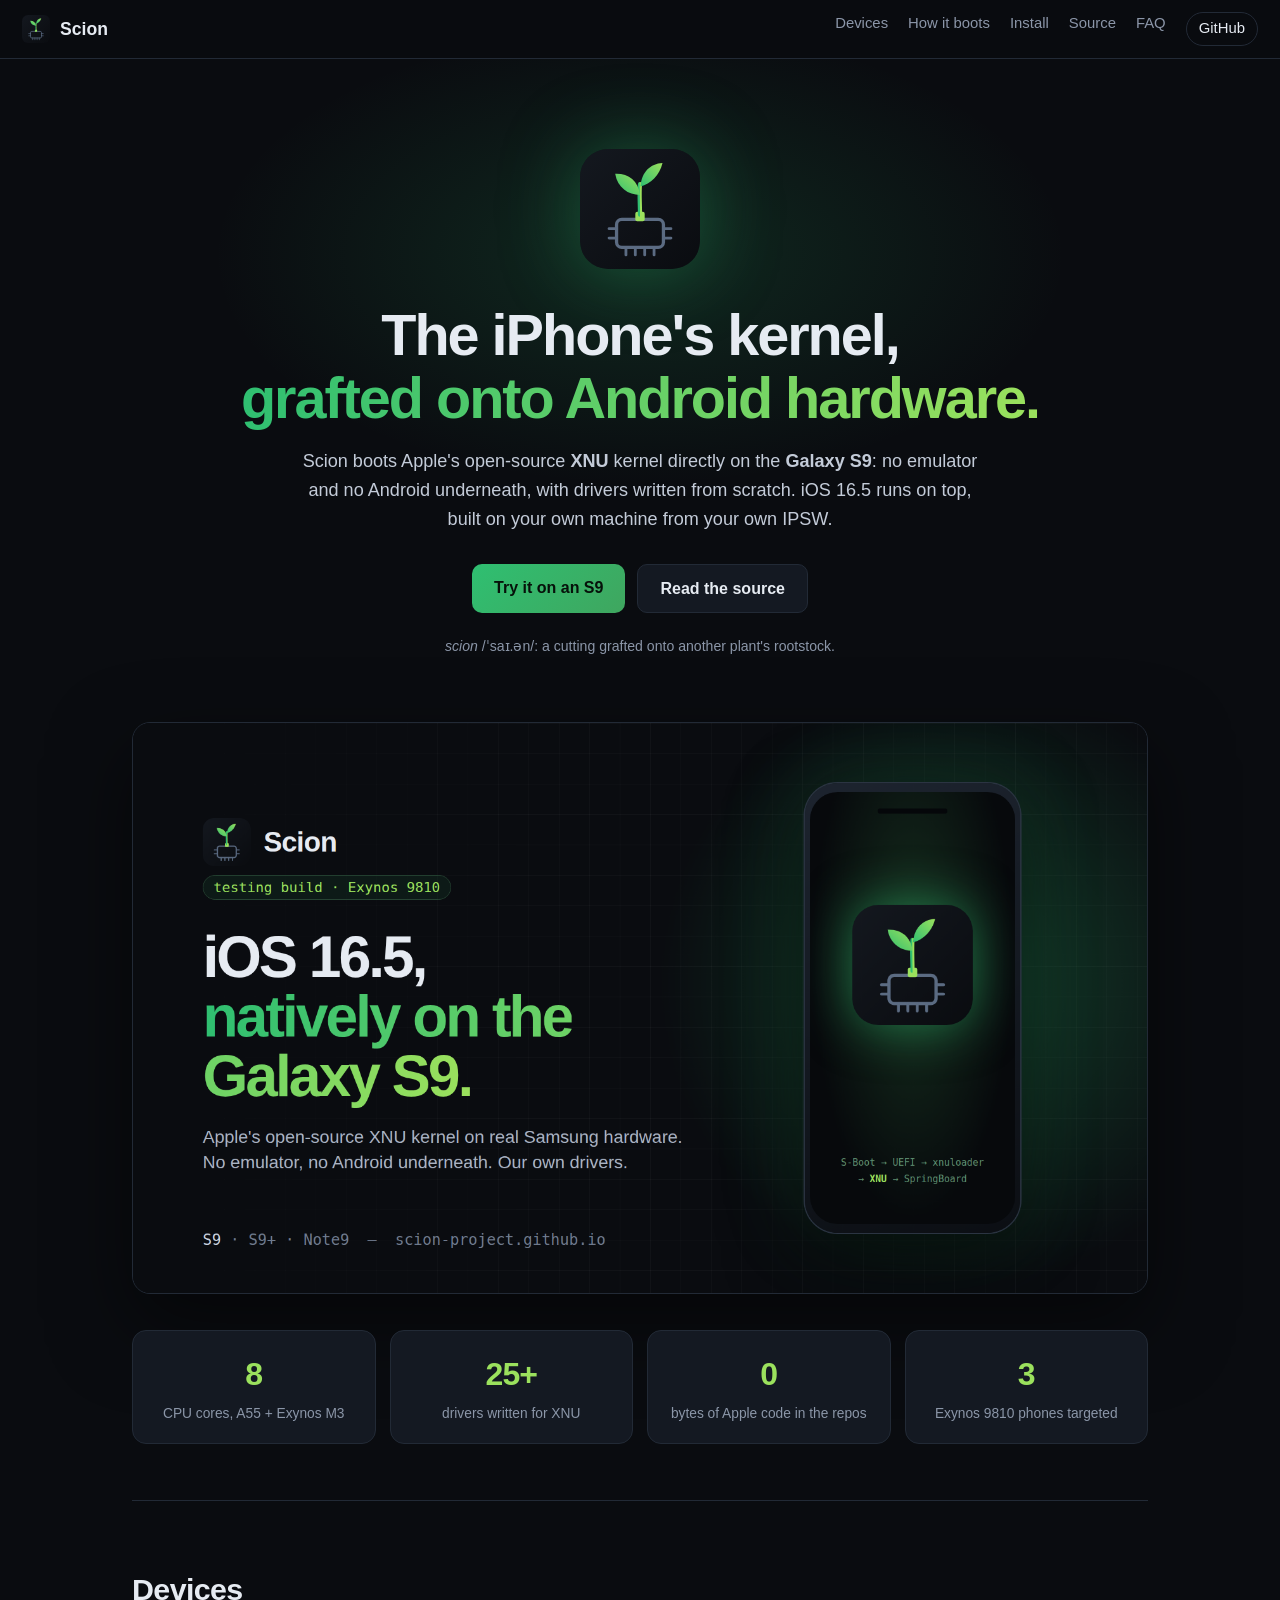
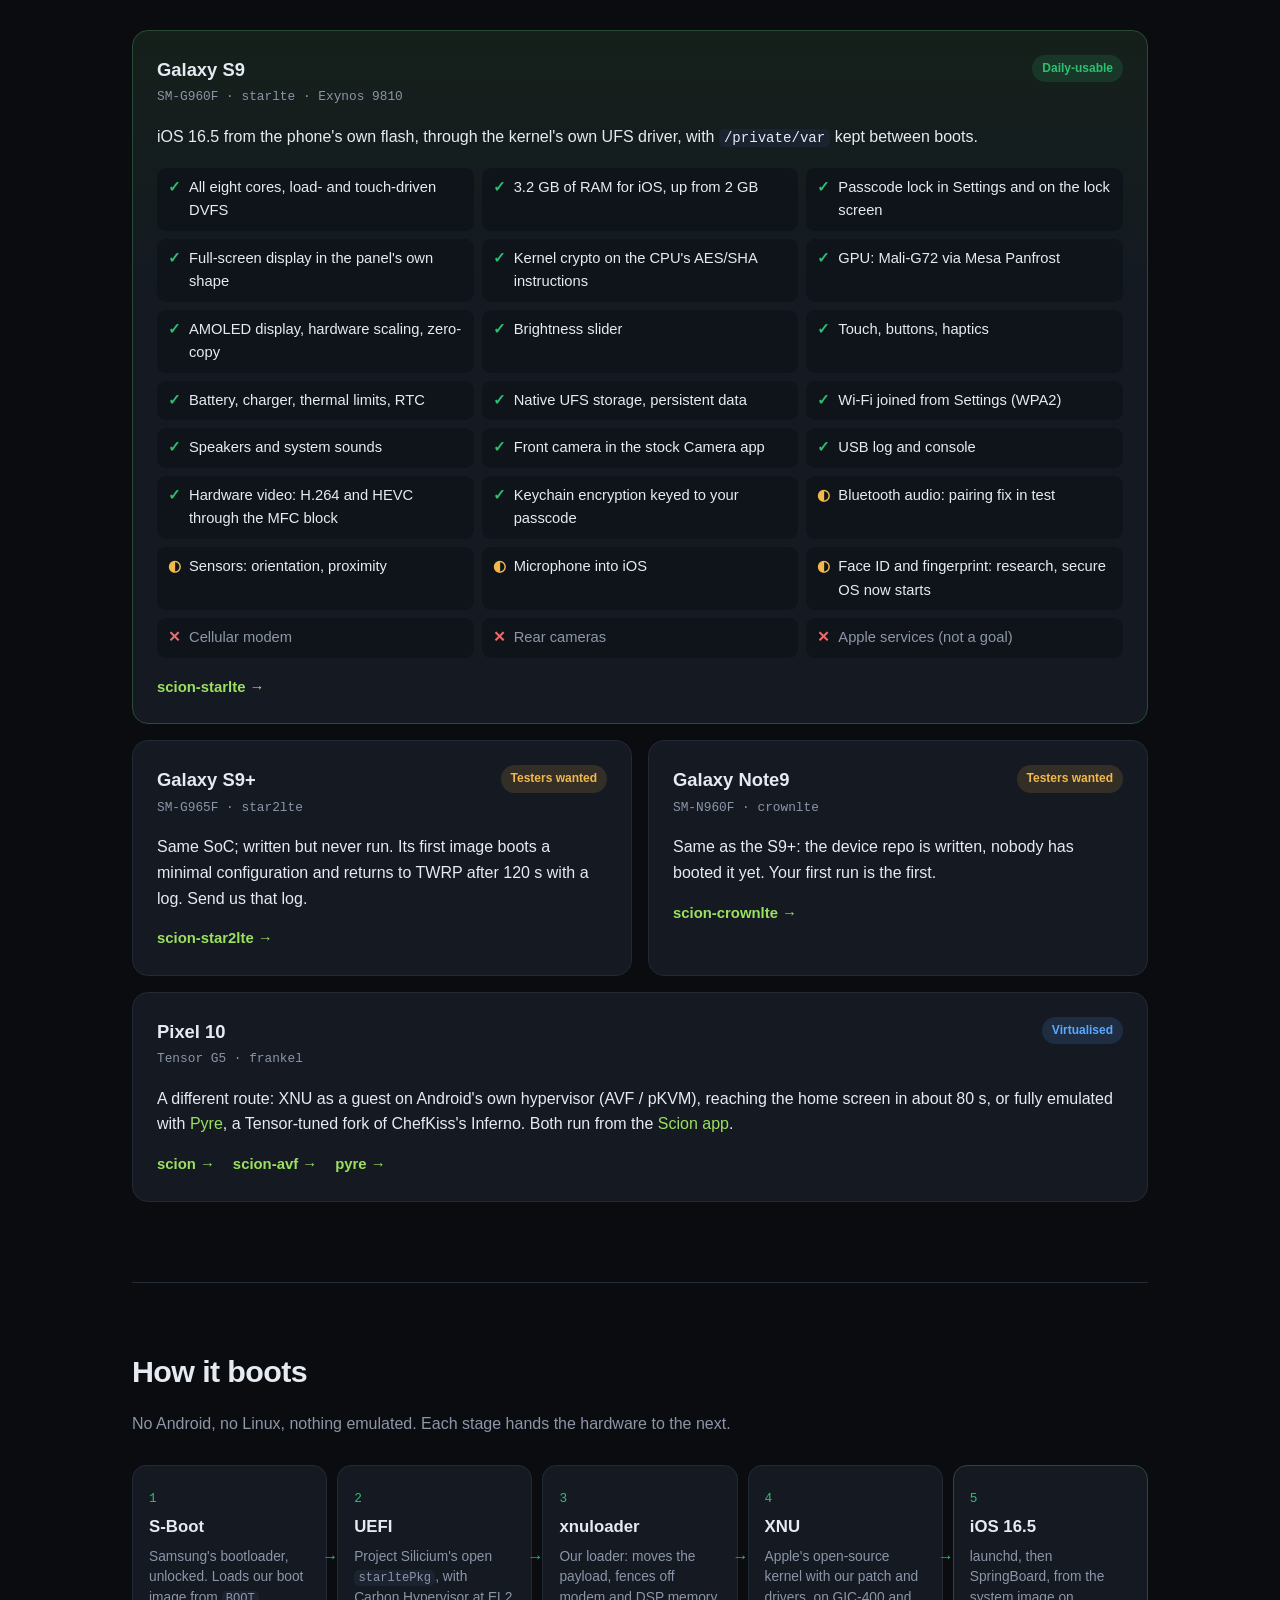
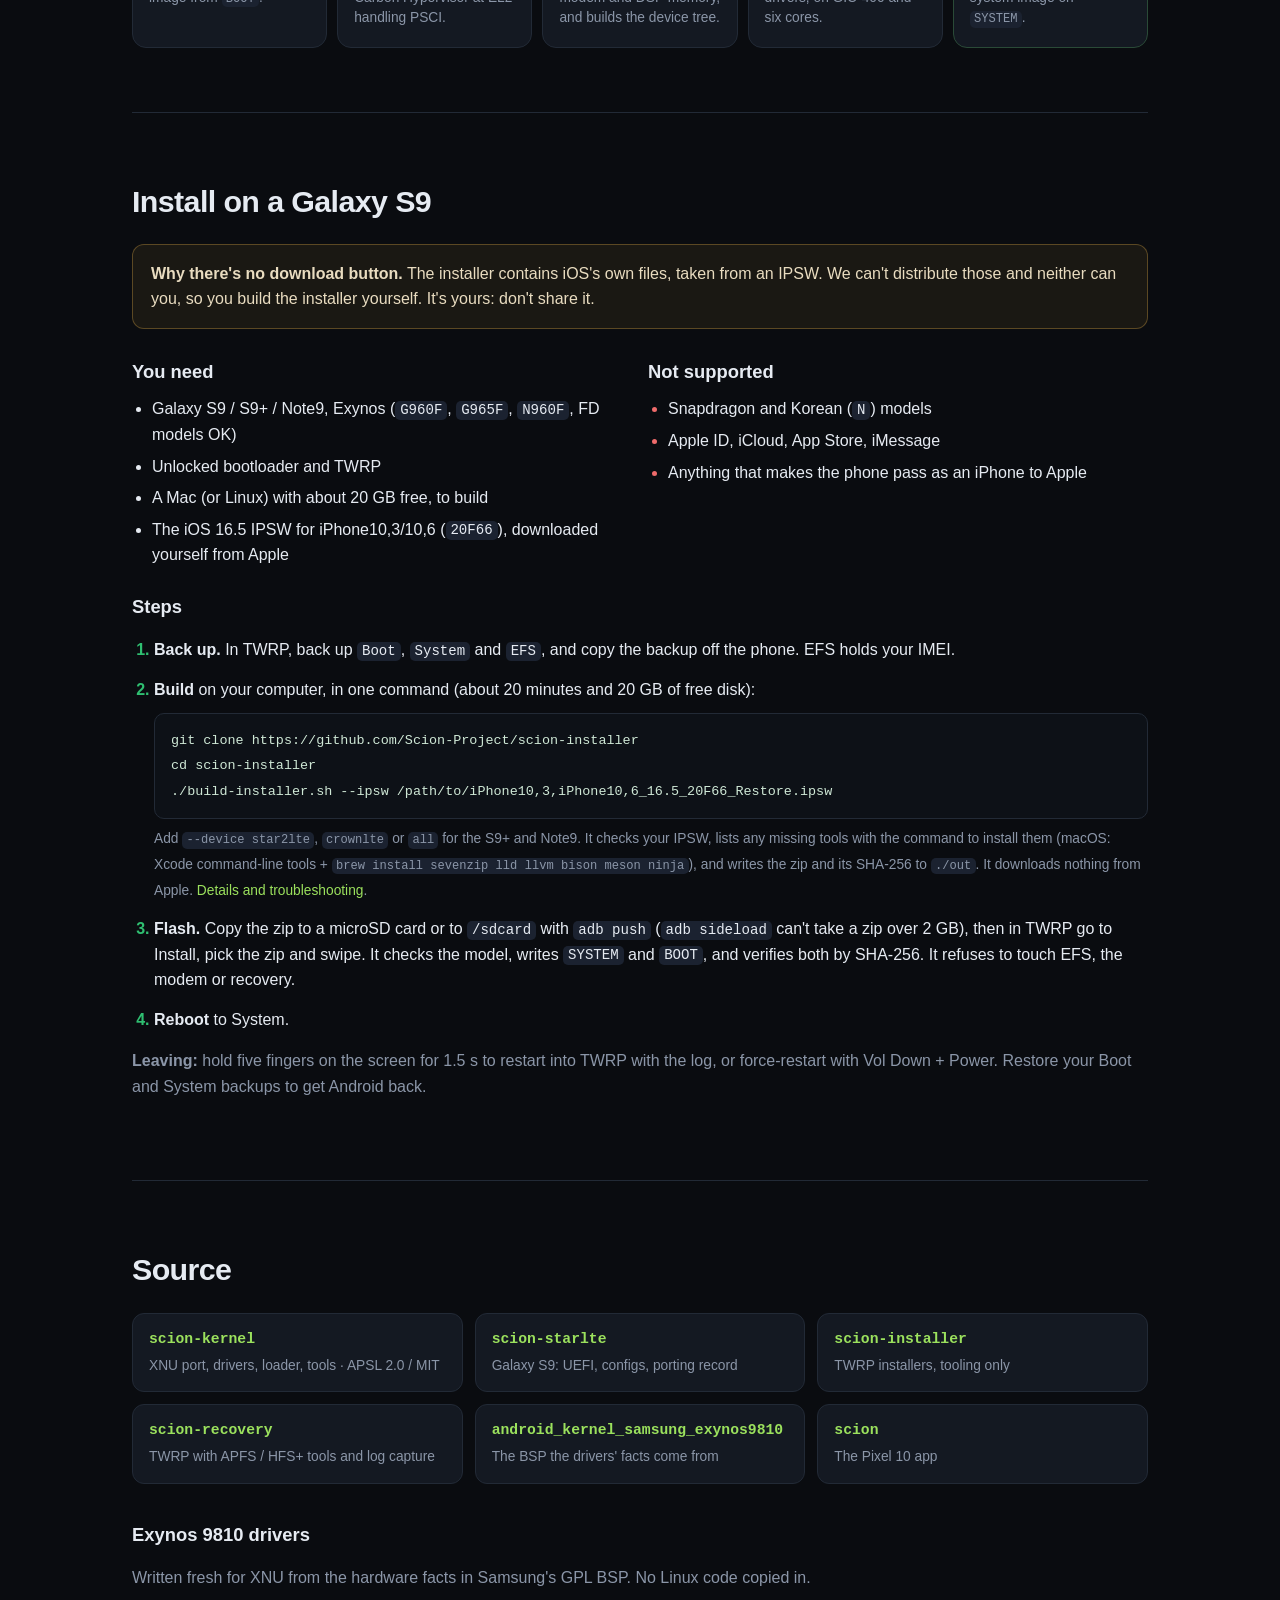
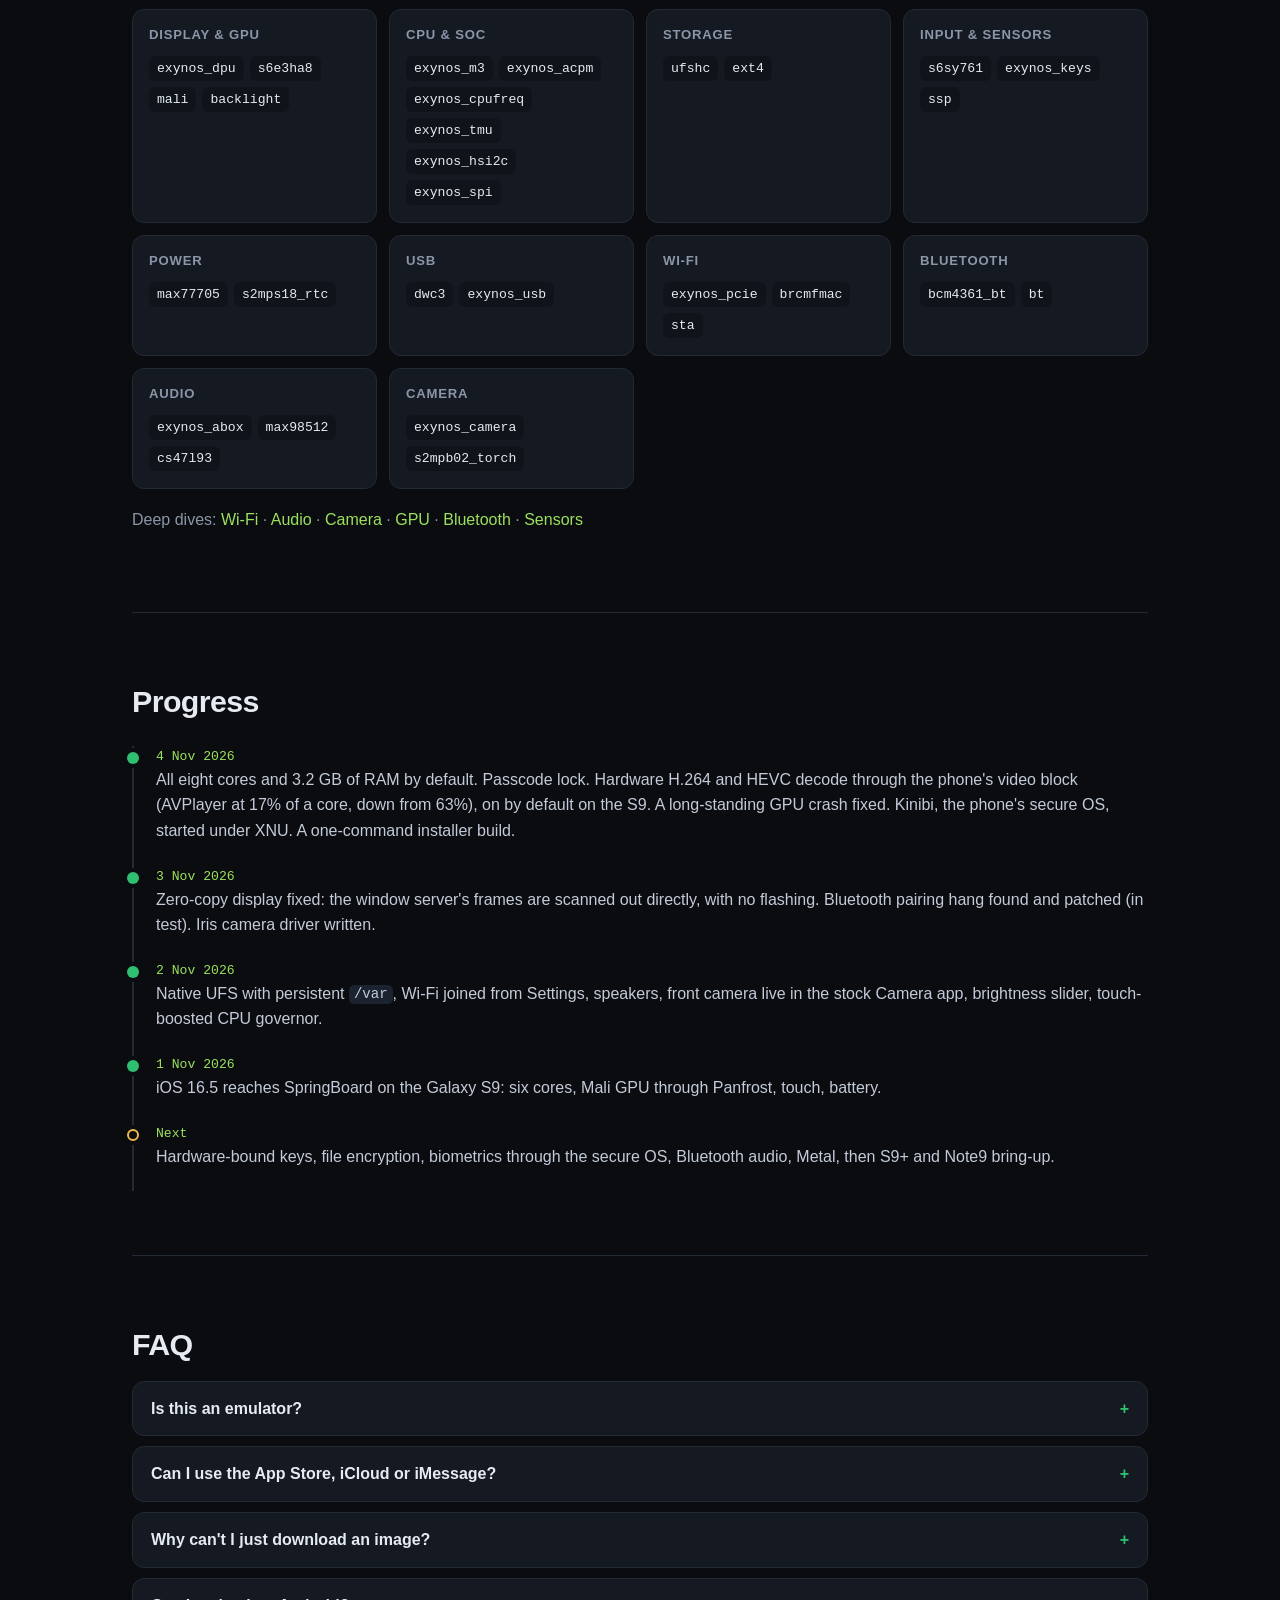
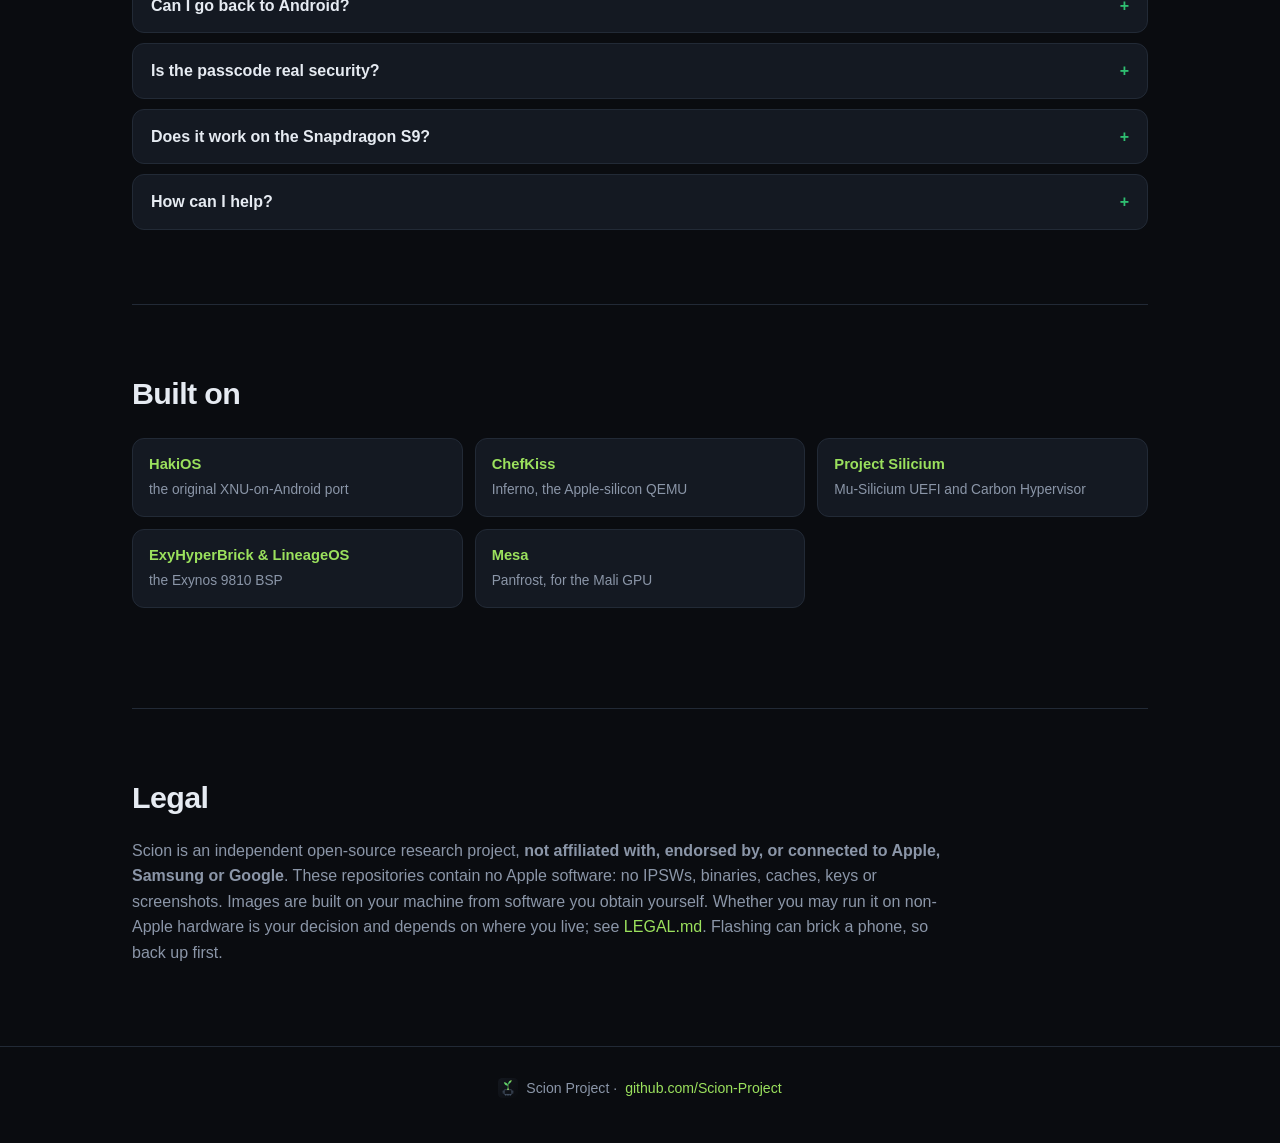
==== commit 771419f1: "References: the repositories' new names (scion-kernel, scion-starlte, scion-star2lte, scion-crownlte" ====
--- a/index.html
+++ b/index.html
@@ -38,7 +38,7 @@
   <p class="lede">Scion boots Apple's open-source <b>XNU</b> kernel directly on the <b>Galaxy S9</b>: no emulator and no Android underneath, with drivers written from scratch. iOS 16.5 runs on top, built on your own machine from your own IPSW.</p>
   <div class="cta">
     <a class="btn primary" href="#install">Try it on an S9</a>
-    <a class="btn" href="https://github.com/Scion-Project/hackios-xnu-kernel">Read the source</a>
+    <a class="btn" href="https://github.com/Scion-Project/scion-kernel">Read the source</a>
   </div>
   <p class="etym"><i>scion</i> /ˈsaɪ.ən/: a cutting grafted onto another plant's rootstock.</p>
 </section>
@@ -87,7 +87,7 @@
       <div class="no">Rear cameras</div>
       <div class="no">Apple services (not a goal)</div>
     </div>
-    <p class="links"><a href="https://github.com/Scion-Project/hakios-starlte">hakios-starlte →</a></p>
+    <p class="links"><a href="https://github.com/Scion-Project/scion-starlte">scion-starlte →</a></p>
   </article>
 
   <div class="two">
@@ -97,7 +97,7 @@
         <span class="pill amber">Testers wanted</span>
       </div>
       <p>Same SoC; written but never run. Its first image boots a minimal configuration and returns to TWRP after 120 s with a log. Send us that log.</p>
-      <p class="links"><a href="https://github.com/Scion-Project/hakios-star2lte">hakios-star2lte →</a></p>
+      <p class="links"><a href="https://github.com/Scion-Project/scion-star2lte">scion-star2lte →</a></p>
     </article>
     <article class="device">
       <div class="dev-head">
@@ -105,7 +105,7 @@
         <span class="pill amber">Testers wanted</span>
       </div>
       <p>Same as the S9+: the device repo is written, nobody has booted it yet. Your first run is the first.</p>
-      <p class="links"><a href="https://github.com/Scion-Project/hakios-crownlte">hakios-crownlte →</a></p>
+      <p class="links"><a href="https://github.com/Scion-Project/scion-crownlte">scion-crownlte →</a></p>
     </article>
   </div>
 
@@ -161,10 +161,10 @@
   <ol class="steps">
     <li><b>Back up.</b> In TWRP, back up <code>Boot</code>, <code>System</code> and <code>EFS</code>, and copy the backup off the phone. EFS holds your IMEI.</li>
     <li><b>Build</b> on your computer, in one command (about 20 minutes and 20 GB of free disk):
-<pre><code>git clone https://github.com/Scion-Project/scion-packaging
-cd scion-packaging
+<pre><code>git clone https://github.com/Scion-Project/scion-installer
+cd scion-installer
 ./build-installer.sh --ipsw /path/to/iPhone10,3,iPhone10,6_16.5_20F66_Restore.ipsw</code></pre>
-<span class="note">Add <code>--device star2lte</code>, <code>crownlte</code> or <code>all</code> for the S9+ and Note9. It checks your IPSW, lists any missing tools with the command to install them (macOS: Xcode command-line tools + <code>brew install sevenzip lld llvm bison meson ninja</code>), and writes the zip and its SHA-256 to <code>./out</code>. It downloads nothing from Apple. <a href="https://github.com/Scion-Project/scion-packaging#readme">Details and troubleshooting</a>.</span></li>
+<span class="note">Add <code>--device star2lte</code>, <code>crownlte</code> or <code>all</code> for the S9+ and Note9. It checks your IPSW, lists any missing tools with the command to install them (macOS: Xcode command-line tools + <code>brew install sevenzip lld llvm bison meson ninja</code>), and writes the zip and its SHA-256 to <code>./out</code>. It downloads nothing from Apple. <a href="https://github.com/Scion-Project/scion-installer#readme">Details and troubleshooting</a>.</span></li>
     <li><b>Flash.</b> Copy the zip to a microSD card or to <code>/sdcard</code> with <code>adb push</code> (<code>adb sideload</code> can't take a zip over 2 GB), then in TWRP go to Install, pick the zip and swipe. It checks the model, writes <code>SYSTEM</code> and <code>BOOT</code>, and verifies both by SHA-256. It refuses to touch EFS, the modem or recovery.</li>
     <li><b>Reboot</b> to System.</li>
   </ol>
@@ -174,9 +174,9 @@
 <section id="source">
   <h2>Source</h2>
   <div class="repos">
-    <a href="https://github.com/Scion-Project/hackios-xnu-kernel"><b>hackios-xnu-kernel</b><span>XNU port, drivers, loader, tools · APSL 2.0 / MIT</span></a>
-    <a href="https://github.com/Scion-Project/hakios-starlte"><b>hakios-starlte</b><span>Galaxy S9: UEFI, configs, porting record</span></a>
-    <a href="https://github.com/Scion-Project/scion-packaging"><b>scion-packaging</b><span>TWRP installers, tooling only</span></a>
+    <a href="https://github.com/Scion-Project/scion-kernel"><b>scion-kernel</b><span>XNU port, drivers, loader, tools · APSL 2.0 / MIT</span></a>
+    <a href="https://github.com/Scion-Project/scion-starlte"><b>scion-starlte</b><span>Galaxy S9: UEFI, configs, porting record</span></a>
+    <a href="https://github.com/Scion-Project/scion-installer"><b>scion-installer</b><span>TWRP installers, tooling only</span></a>
     <a href="https://github.com/Scion-Project/scion-recovery"><b>scion-recovery</b><span>TWRP with APFS / HFS+ tools and log capture</span></a>
     <a href="https://github.com/Scion-Project/android_kernel_samsung_exynos9810"><b>android_kernel_samsung_exynos9810</b><span>The BSP the drivers' facts come from</span></a>
     <a href="https://github.com/Scion-Project/scion"><b>scion</b><span>The Pixel 10 app</span></a>
@@ -185,18 +185,18 @@
   <h3>Exynos 9810 drivers</h3>
   <p class="sub">Written fresh for XNU from the hardware facts in Samsung's GPL BSP. No Linux code copied in.</p>
   <div class="drivers">
-    <div><h4>Display &amp; GPU</h4><a href="https://github.com/Scion-Project/hackios-xnu-kernel/blob/main/drivers/gpu/hakios.exynos_dpu.c">exynos_dpu</a><a href="https://github.com/Scion-Project/hackios-xnu-kernel/blob/main/drivers/gpu/hakios.s6e3ha8.c">s6e3ha8</a><a href="https://github.com/Scion-Project/hackios-xnu-kernel/blob/main/drivers/gpu/hakios.mali.c">mali</a><a href="https://github.com/Scion-Project/hackios-xnu-kernel/blob/main/drivers/gpu/hakios.backlight.cpp">backlight</a></div>
-    <div><h4>CPU &amp; SoC</h4><a href="https://github.com/Scion-Project/hackios-xnu-kernel/blob/main/drivers/core/hakios.exynos_m3.c">exynos_m3</a><a href="https://github.com/Scion-Project/hackios-xnu-kernel/blob/main/drivers/core/hakios.exynos_acpm.c">exynos_acpm</a><a href="https://github.com/Scion-Project/hackios-xnu-kernel/blob/main/drivers/power/hakios.exynos_cpufreq.c">exynos_cpufreq</a><a href="https://github.com/Scion-Project/hackios-xnu-kernel/blob/main/drivers/power/hakios.exynos_tmu.c">exynos_tmu</a><a href="https://github.com/Scion-Project/hackios-xnu-kernel/blob/main/drivers/core/hakios.exynos_hsi2c.c">exynos_hsi2c</a><a href="https://github.com/Scion-Project/hackios-xnu-kernel/blob/main/drivers/core/hakios.exynos_spi.c">exynos_spi</a></div>
-    <div><h4>Storage</h4><a href="https://github.com/Scion-Project/hackios-xnu-kernel/blob/main/drivers/storage/hakios.ufshc.c">ufshc</a><a href="https://github.com/Scion-Project/hackios-xnu-kernel/blob/main/drivers/storage/hakios.ext4.c">ext4</a></div>
-    <div><h4>Input &amp; sensors</h4><a href="https://github.com/Scion-Project/hackios-xnu-kernel/blob/main/drivers/input/hakios.s6sy761.c">s6sy761</a><a href="https://github.com/Scion-Project/hackios-xnu-kernel/blob/main/drivers/input/hakios.exynos_keys.c">exynos_keys</a><a href="https://github.com/Scion-Project/hackios-xnu-kernel/blob/main/drivers/input/hakios.ssp.c">ssp</a></div>
-    <div><h4>Power</h4><a href="https://github.com/Scion-Project/hackios-xnu-kernel/blob/main/drivers/power/hakios.max77705.c">max77705</a><a href="https://github.com/Scion-Project/hackios-xnu-kernel/blob/main/drivers/power/hakios.s2mps18_rtc.c">s2mps18_rtc</a></div>
-    <div><h4>USB</h4><a href="https://github.com/Scion-Project/hackios-xnu-kernel/blob/main/drivers/core/hakios.dwc3.c">dwc3</a><a href="https://github.com/Scion-Project/hackios-xnu-kernel/blob/main/drivers/core/hakios.exynos_usb.c">exynos_usb</a></div>
-    <div><h4>Wi-Fi</h4><a href="https://github.com/Scion-Project/hackios-xnu-kernel/blob/main/drivers/wifi/hakios.exynos_pcie.c">exynos_pcie</a><a href="https://github.com/Scion-Project/hackios-xnu-kernel/blob/main/drivers/wifi/hakios.brcmfmac.c">brcmfmac</a><a href="https://github.com/Scion-Project/hackios-xnu-kernel/blob/main/drivers/wifi/hakios.sta.c">sta</a></div>
-    <div><h4>Bluetooth</h4><a href="https://github.com/Scion-Project/hackios-xnu-kernel/blob/main/drivers/bluetooth/hakios.bcm4361_bt.c">bcm4361_bt</a><a href="https://github.com/Scion-Project/hackios-xnu-kernel/blob/main/drivers/bluetooth/hakios.bt.c">bt</a></div>
-    <div><h4>Audio</h4><a href="https://github.com/Scion-Project/hackios-xnu-kernel/blob/main/drivers/audio/hakios.exynos_abox.c">exynos_abox</a><a href="https://github.com/Scion-Project/hackios-xnu-kernel/blob/main/drivers/audio/hakios.max98512.c">max98512</a><a href="https://github.com/Scion-Project/hackios-xnu-kernel/blob/main/drivers/audio/hakios.cs47l93.c">cs47l93</a></div>
-    <div><h4>Camera</h4><a href="https://github.com/Scion-Project/hackios-xnu-kernel/blob/main/drivers/camera/hakios.exynos_camera.c">exynos_camera</a><a href="https://github.com/Scion-Project/hackios-xnu-kernel/blob/main/drivers/camera/hakios.s2mpb02_torch.c">s2mpb02_torch</a></div>
-  </div>
-  <p class="sub">Deep dives: <a href="https://github.com/Scion-Project/hakios-starlte/blob/main/WIFI.md">Wi-Fi</a> · <a href="https://github.com/Scion-Project/hakios-starlte/blob/main/AUDIO.md">Audio</a> · <a href="https://github.com/Scion-Project/hakios-starlte/blob/main/CAMERA.md">Camera</a> · <a href="https://github.com/Scion-Project/hakios-starlte/blob/main/GPU.md">GPU</a> · <a href="https://github.com/Scion-Project/hakios-starlte/blob/main/BLUETOOTH.md">Bluetooth</a> · <a href="https://github.com/Scion-Project/hakios-starlte/blob/main/SENSORS.md">Sensors</a></p>
+    <div><h4>Display &amp; GPU</h4><a href="https://github.com/Scion-Project/scion-kernel/blob/main/drivers/gpu/hakios.exynos_dpu.c">exynos_dpu</a><a href="https://github.com/Scion-Project/scion-kernel/blob/main/drivers/gpu/hakios.s6e3ha8.c">s6e3ha8</a><a href="https://github.com/Scion-Project/scion-kernel/blob/main/drivers/gpu/hakios.mali.c">mali</a><a href="https://github.com/Scion-Project/scion-kernel/blob/main/drivers/gpu/hakios.backlight.cpp">backlight</a></div>
+    <div><h4>CPU &amp; SoC</h4><a href="https://github.com/Scion-Project/scion-kernel/blob/main/drivers/core/hakios.exynos_m3.c">exynos_m3</a><a href="https://github.com/Scion-Project/scion-kernel/blob/main/drivers/core/hakios.exynos_acpm.c">exynos_acpm</a><a href="https://github.com/Scion-Project/scion-kernel/blob/main/drivers/power/hakios.exynos_cpufreq.c">exynos_cpufreq</a><a href="https://github.com/Scion-Project/scion-kernel/blob/main/drivers/power/hakios.exynos_tmu.c">exynos_tmu</a><a href="https://github.com/Scion-Project/scion-kernel/blob/main/drivers/core/hakios.exynos_hsi2c.c">exynos_hsi2c</a><a href="https://github.com/Scion-Project/scion-kernel/blob/main/drivers/core/hakios.exynos_spi.c">exynos_spi</a></div>
+    <div><h4>Storage</h4><a href="https://github.com/Scion-Project/scion-kernel/blob/main/drivers/storage/hakios.ufshc.c">ufshc</a><a href="https://github.com/Scion-Project/scion-kernel/blob/main/drivers/storage/hakios.ext4.c">ext4</a></div>
+    <div><h4>Input &amp; sensors</h4><a href="https://github.com/Scion-Project/scion-kernel/blob/main/drivers/input/hakios.s6sy761.c">s6sy761</a><a href="https://github.com/Scion-Project/scion-kernel/blob/main/drivers/input/hakios.exynos_keys.c">exynos_keys</a><a href="https://github.com/Scion-Project/scion-kernel/blob/main/drivers/input/hakios.ssp.c">ssp</a></div>
+    <div><h4>Power</h4><a href="https://github.com/Scion-Project/scion-kernel/blob/main/drivers/power/hakios.max77705.c">max77705</a><a href="https://github.com/Scion-Project/scion-kernel/blob/main/drivers/power/hakios.s2mps18_rtc.c">s2mps18_rtc</a></div>
+    <div><h4>USB</h4><a href="https://github.com/Scion-Project/scion-kernel/blob/main/drivers/core/hakios.dwc3.c">dwc3</a><a href="https://github.com/Scion-Project/scion-kernel/blob/main/drivers/core/hakios.exynos_usb.c">exynos_usb</a></div>
+    <div><h4>Wi-Fi</h4><a href="https://github.com/Scion-Project/scion-kernel/blob/main/drivers/wifi/hakios.exynos_pcie.c">exynos_pcie</a><a href="https://github.com/Scion-Project/scion-kernel/blob/main/drivers/wifi/hakios.brcmfmac.c">brcmfmac</a><a href="https://github.com/Scion-Project/scion-kernel/blob/main/drivers/wifi/hakios.sta.c">sta</a></div>
+    <div><h4>Bluetooth</h4><a href="https://github.com/Scion-Project/scion-kernel/blob/main/drivers/bluetooth/hakios.bcm4361_bt.c">bcm4361_bt</a><a href="https://github.com/Scion-Project/scion-kernel/blob/main/drivers/bluetooth/hakios.bt.c">bt</a></div>
+    <div><h4>Audio</h4><a href="https://github.com/Scion-Project/scion-kernel/blob/main/drivers/audio/hakios.exynos_abox.c">exynos_abox</a><a href="https://github.com/Scion-Project/scion-kernel/blob/main/drivers/audio/hakios.max98512.c">max98512</a><a href="https://github.com/Scion-Project/scion-kernel/blob/main/drivers/audio/hakios.cs47l93.c">cs47l93</a></div>
+    <div><h4>Camera</h4><a href="https://github.com/Scion-Project/scion-kernel/blob/main/drivers/camera/hakios.exynos_camera.c">exynos_camera</a><a href="https://github.com/Scion-Project/scion-kernel/blob/main/drivers/camera/hakios.s2mpb02_torch.c">s2mpb02_torch</a></div>
+  </div>
+  <p class="sub">Deep dives: <a href="https://github.com/Scion-Project/scion-starlte/blob/main/WIFI.md">Wi-Fi</a> · <a href="https://github.com/Scion-Project/scion-starlte/blob/main/AUDIO.md">Audio</a> · <a href="https://github.com/Scion-Project/scion-starlte/blob/main/CAMERA.md">Camera</a> · <a href="https://github.com/Scion-Project/scion-starlte/blob/main/GPU.md">GPU</a> · <a href="https://github.com/Scion-Project/scion-starlte/blob/main/BLUETOOTH.md">Bluetooth</a> · <a href="https://github.com/Scion-Project/scion-starlte/blob/main/SENSORS.md">Sensors</a></p>
 </section>
 
 <section id="progress">
@@ -234,7 +234,7 @@
 
 <section id="legal" class="legal">
   <h2>Legal</h2>
-  <p>Scion is an independent open-source research project, <b>not affiliated with, endorsed by, or connected to Apple, Samsung or Google</b>. These repositories contain no Apple software: no IPSWs, binaries, caches, keys or screenshots. Images are built on your machine from software you obtain yourself. Whether you may run it on non-Apple hardware is your decision and depends on where you live; see <a href="https://github.com/Scion-Project/hackios-xnu-kernel/blob/main/LEGAL.md">LEGAL.md</a>. Flashing can brick a phone, so back up first.</p>
+  <p>Scion is an independent open-source research project, <b>not affiliated with, endorsed by, or connected to Apple, Samsung or Google</b>. These repositories contain no Apple software: no IPSWs, binaries, caches, keys or screenshots. Images are built on your machine from software you obtain yourself. Whether you may run it on non-Apple hardware is your decision and depends on where you live; see <a href="https://github.com/Scion-Project/scion-kernel/blob/main/LEGAL.md">LEGAL.md</a>. Flashing can brick a phone, so back up first.</p>
 </section>
 
 </main>
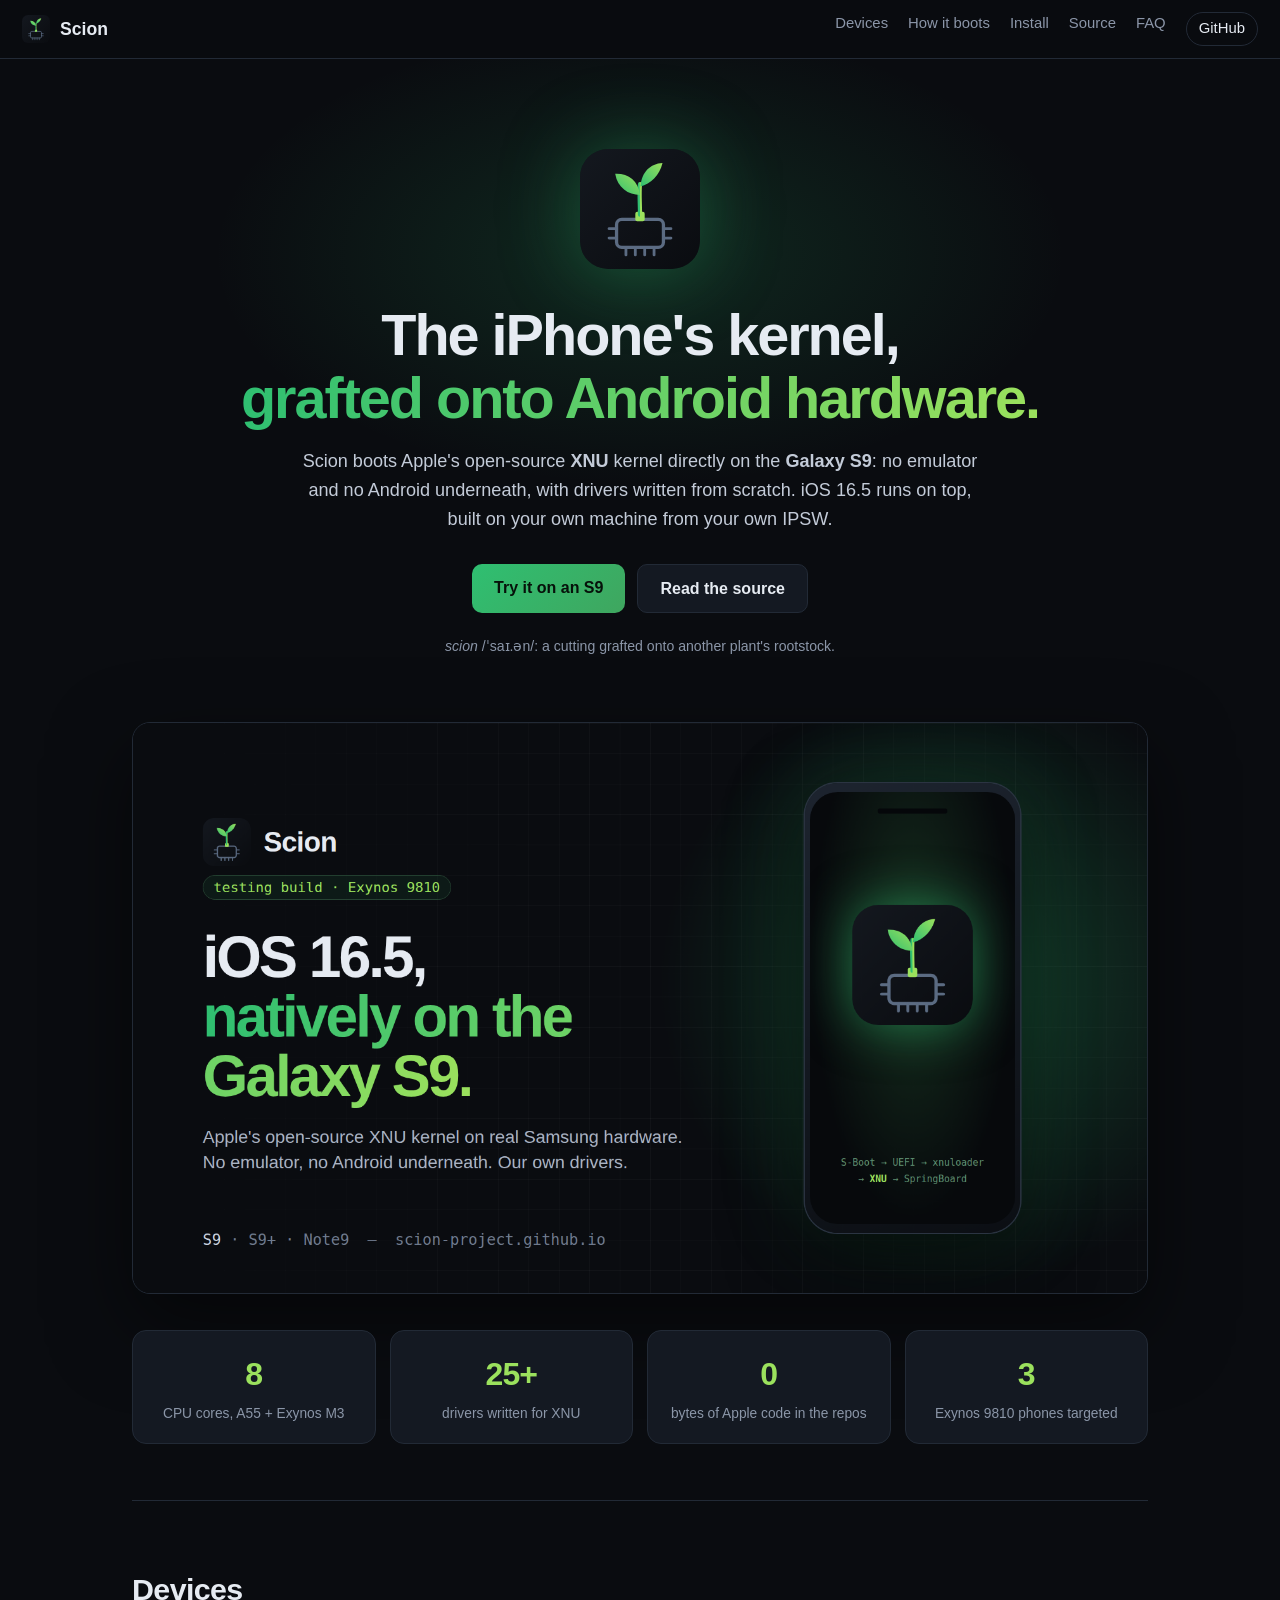
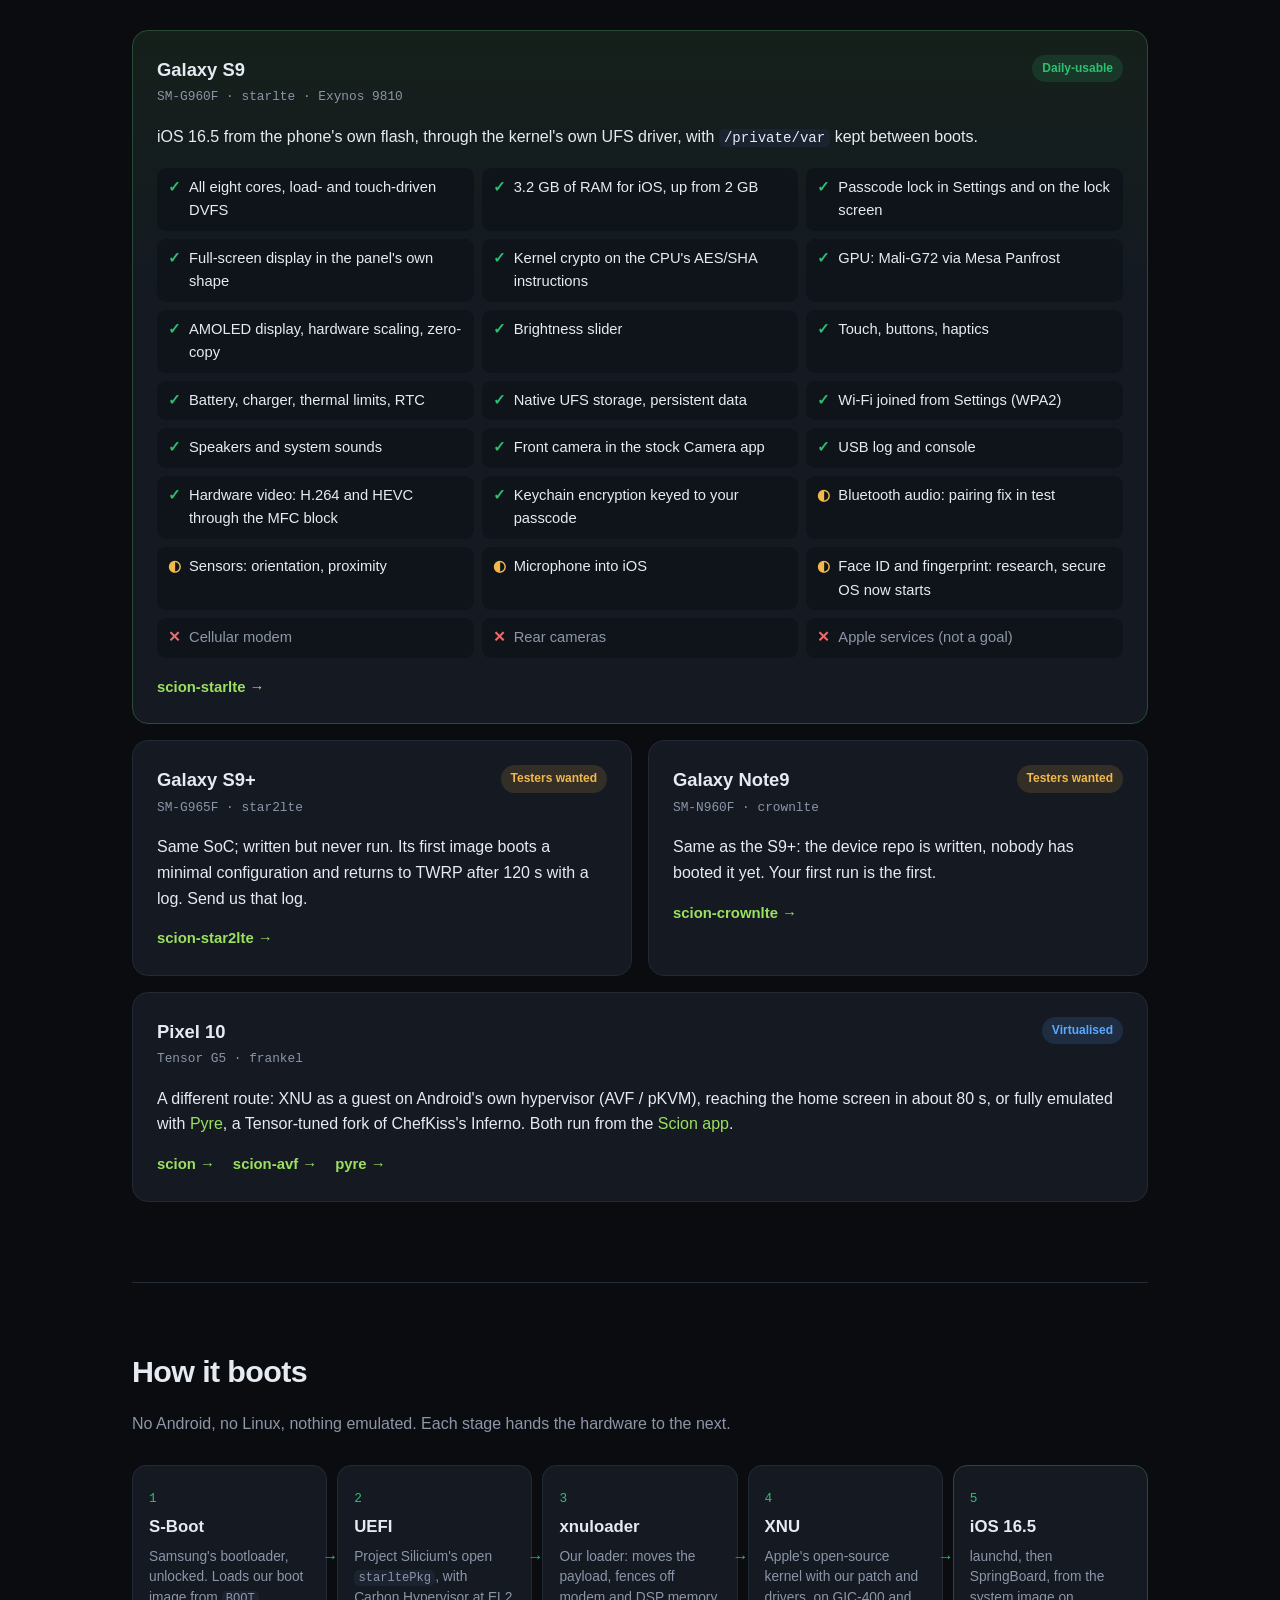
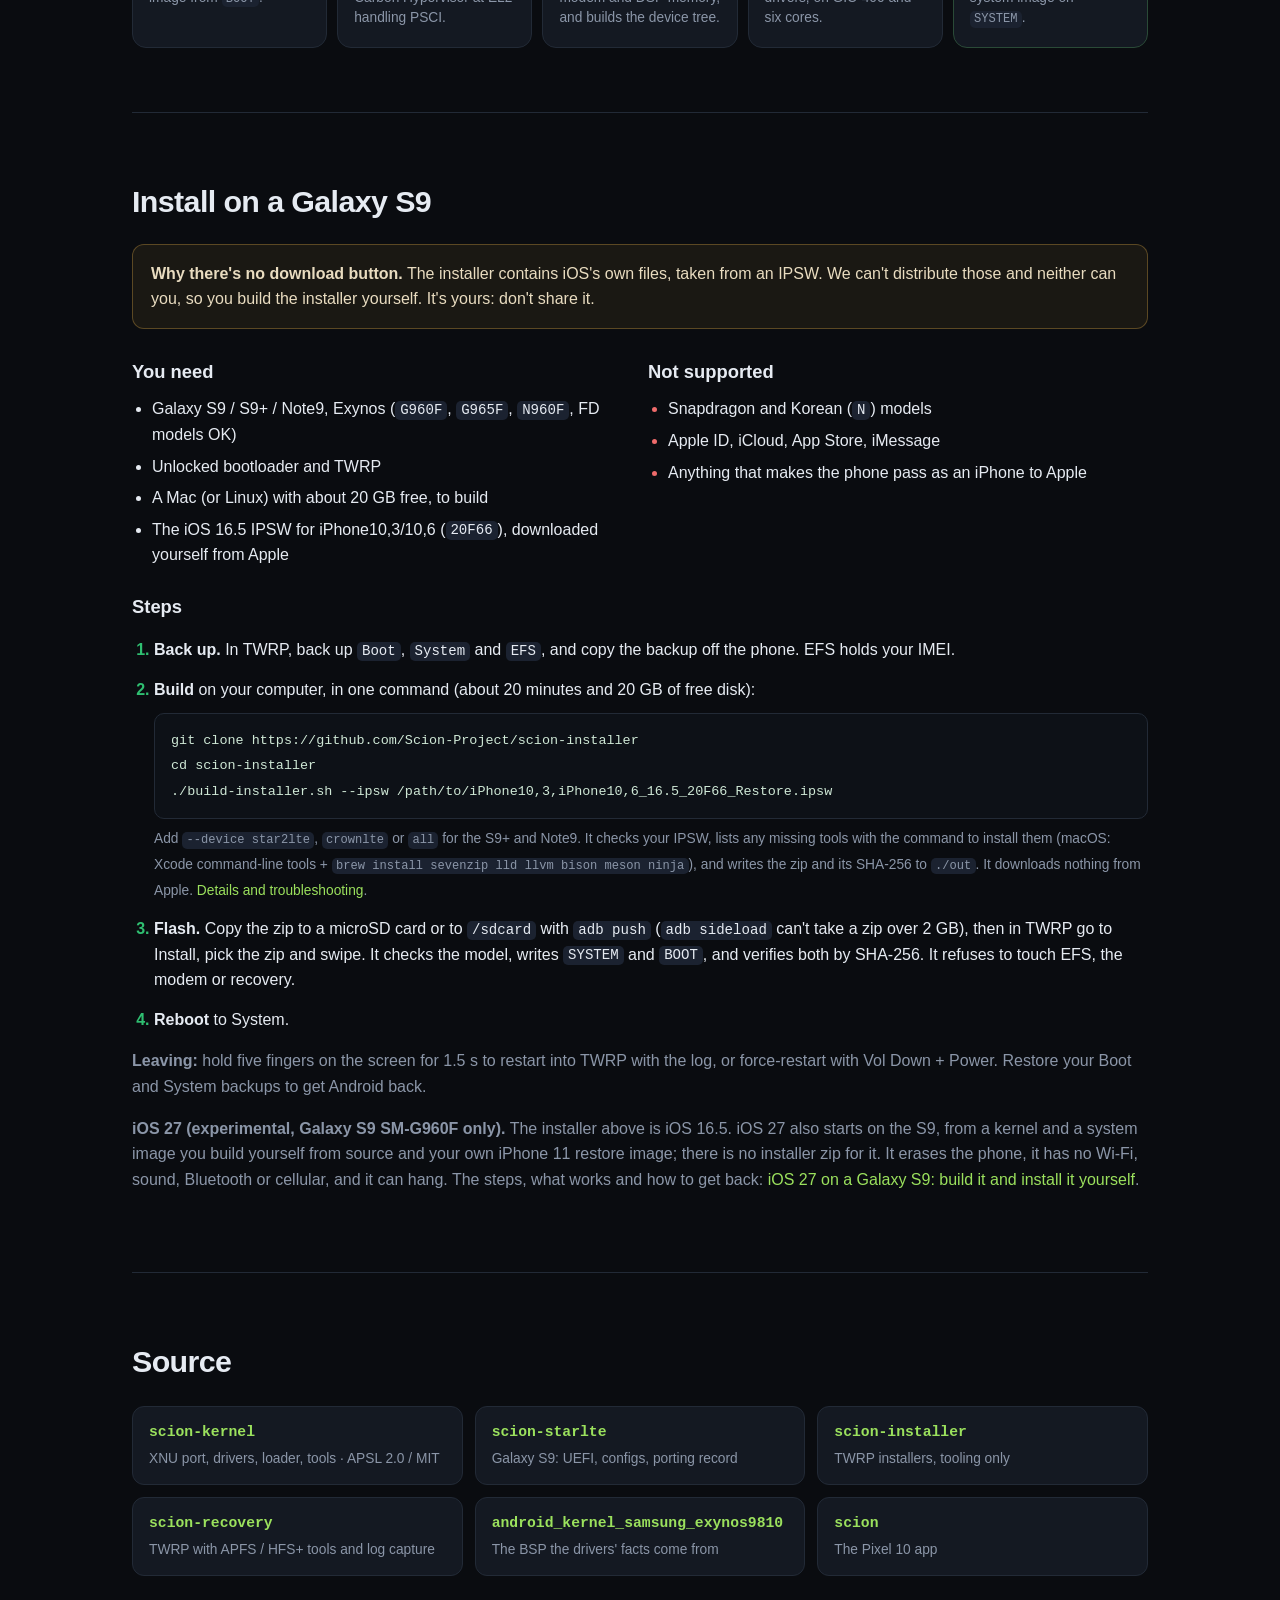
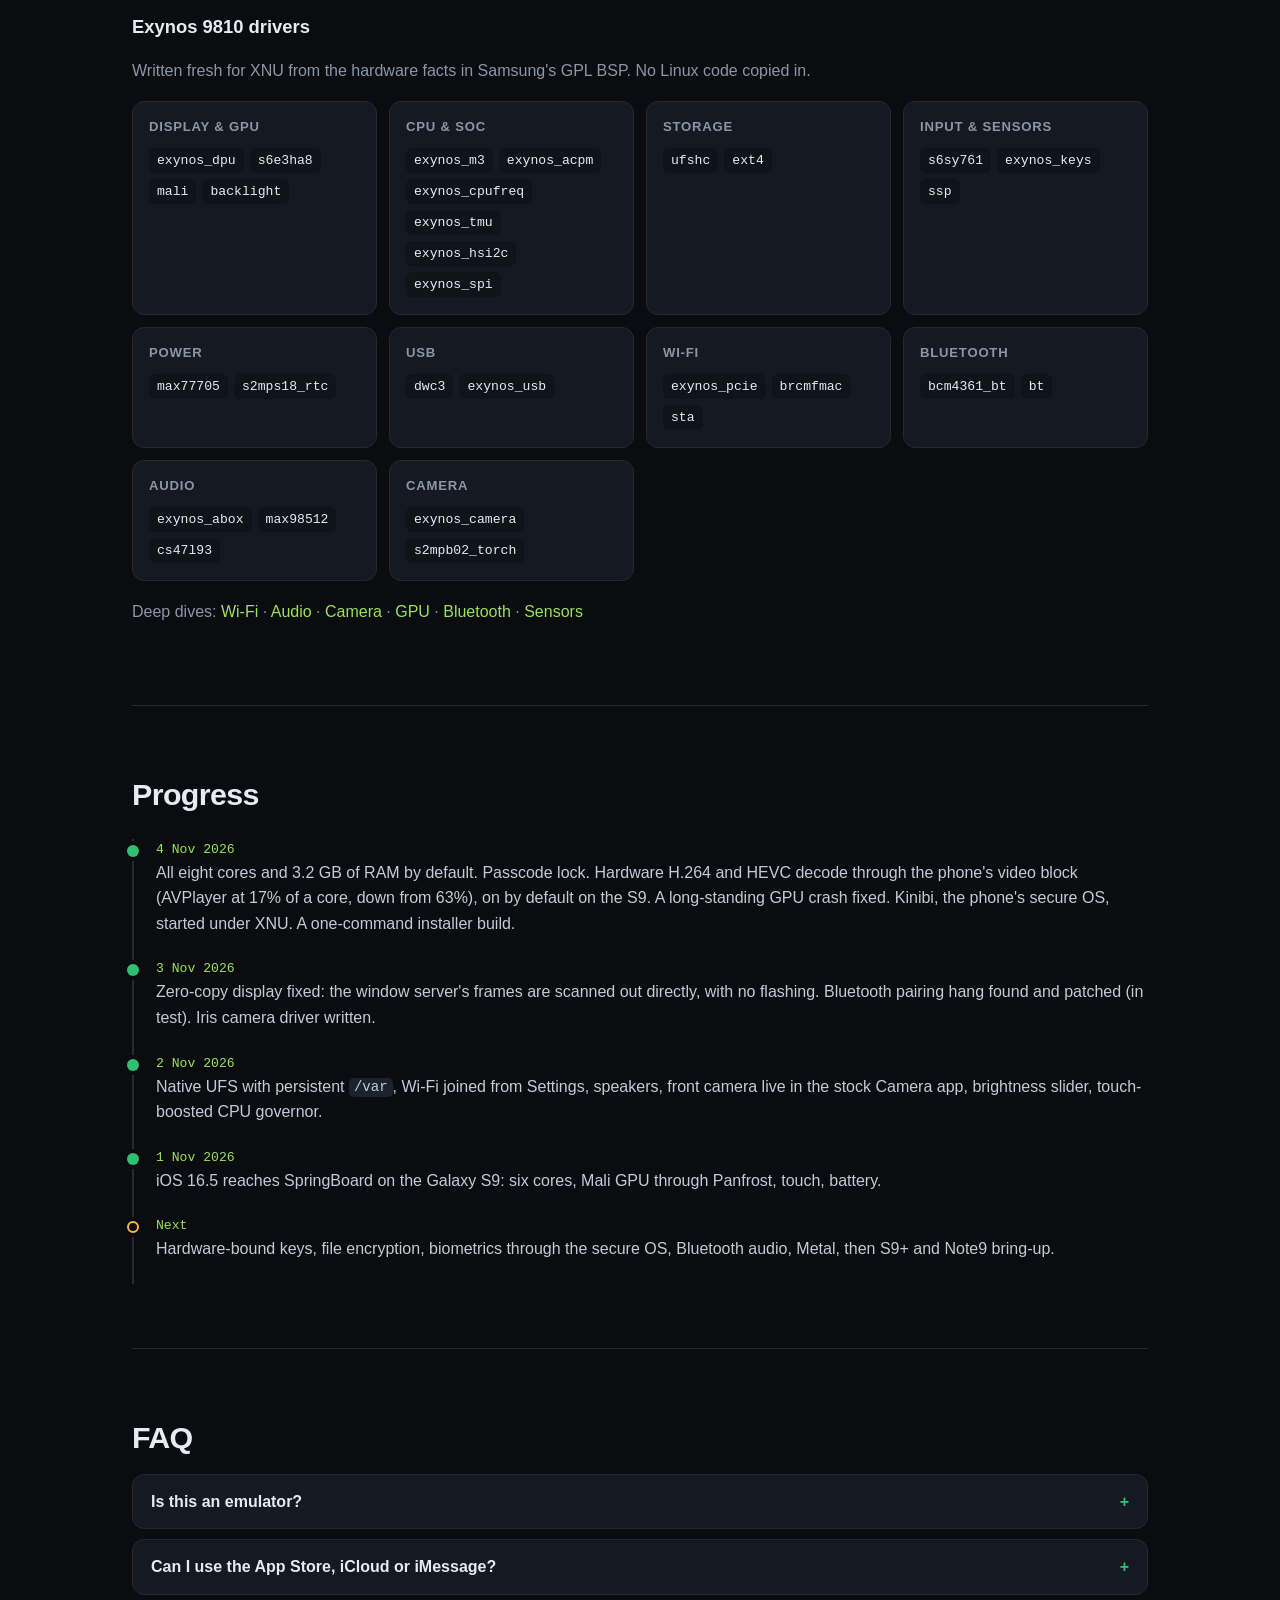
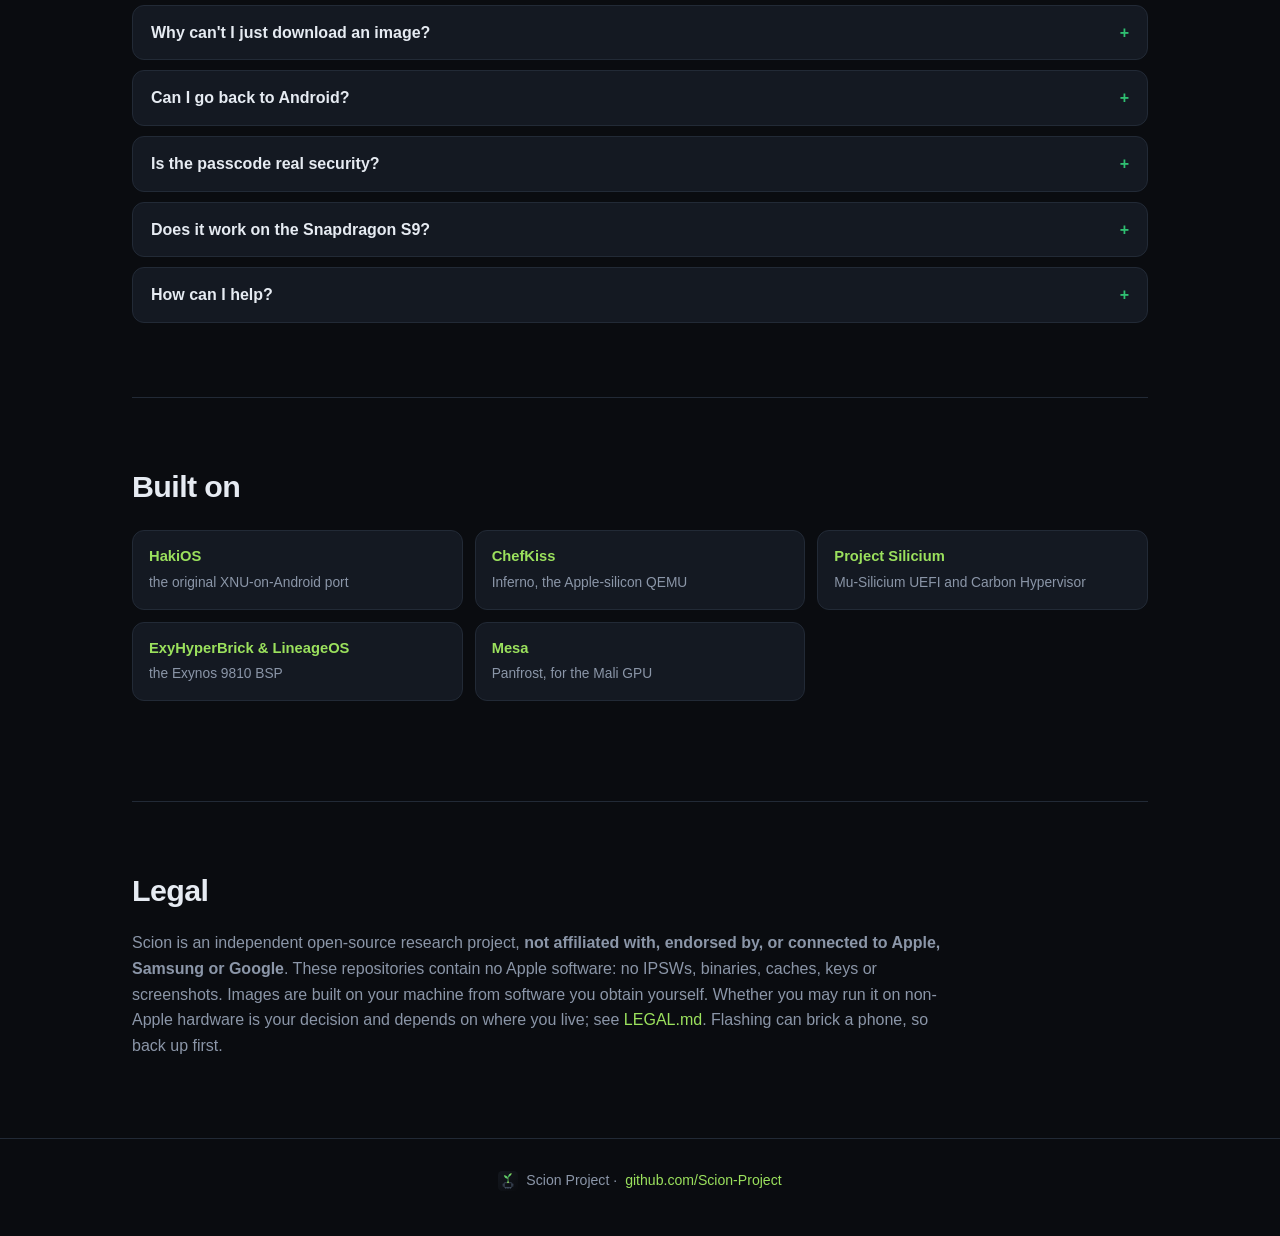
==== commit 4b699126: "Install: a pointer to the iOS 27 build-and-install page for the Galaxy S9 (experimental; erases the " ====
--- a/index.html
+++ b/index.html
@@ -169,6 +169,7 @@
     <li><b>Reboot</b> to System.</li>
   </ol>
   <p class="sub"><b>Leaving:</b> hold five fingers on the screen for 1.5 s to restart into TWRP with the log, or force-restart with Vol Down + Power. Restore your Boot and System backups to get Android back.</p>
+  <p class="sub"><b>iOS 27 (experimental, Galaxy S9 SM-G960F only).</b> The installer above is iOS 16.5. iOS 27 also starts on the S9, from a kernel and a system image you build yourself from source and your own iPhone 11 restore image; there is no installer zip for it. It erases the phone, it has no Wi-Fi, sound, Bluetooth or cellular, and it can hang. The steps, what works and how to get back: <a href="https://github.com/Scion-Project/scion-kernel/blob/main/docs/ios27/INSTALL-S9.md">iOS 27 on a Galaxy S9: build it and install it yourself</a>.</p>
 </section>
 
 <section id="source">
--- a/style.css
+++ b/style.css
@@ -1,3 +1,4 @@
+/* SPDX-License-Identifier: MIT-0 */
 :root{
   --bg:#0a0c10;--bg2:#11151c;--card:#141922;--line:#222a36;
   --text:#e6ebf2;--mute:#8b96a8;--green:#2fbf71;--lime:#9be15d;
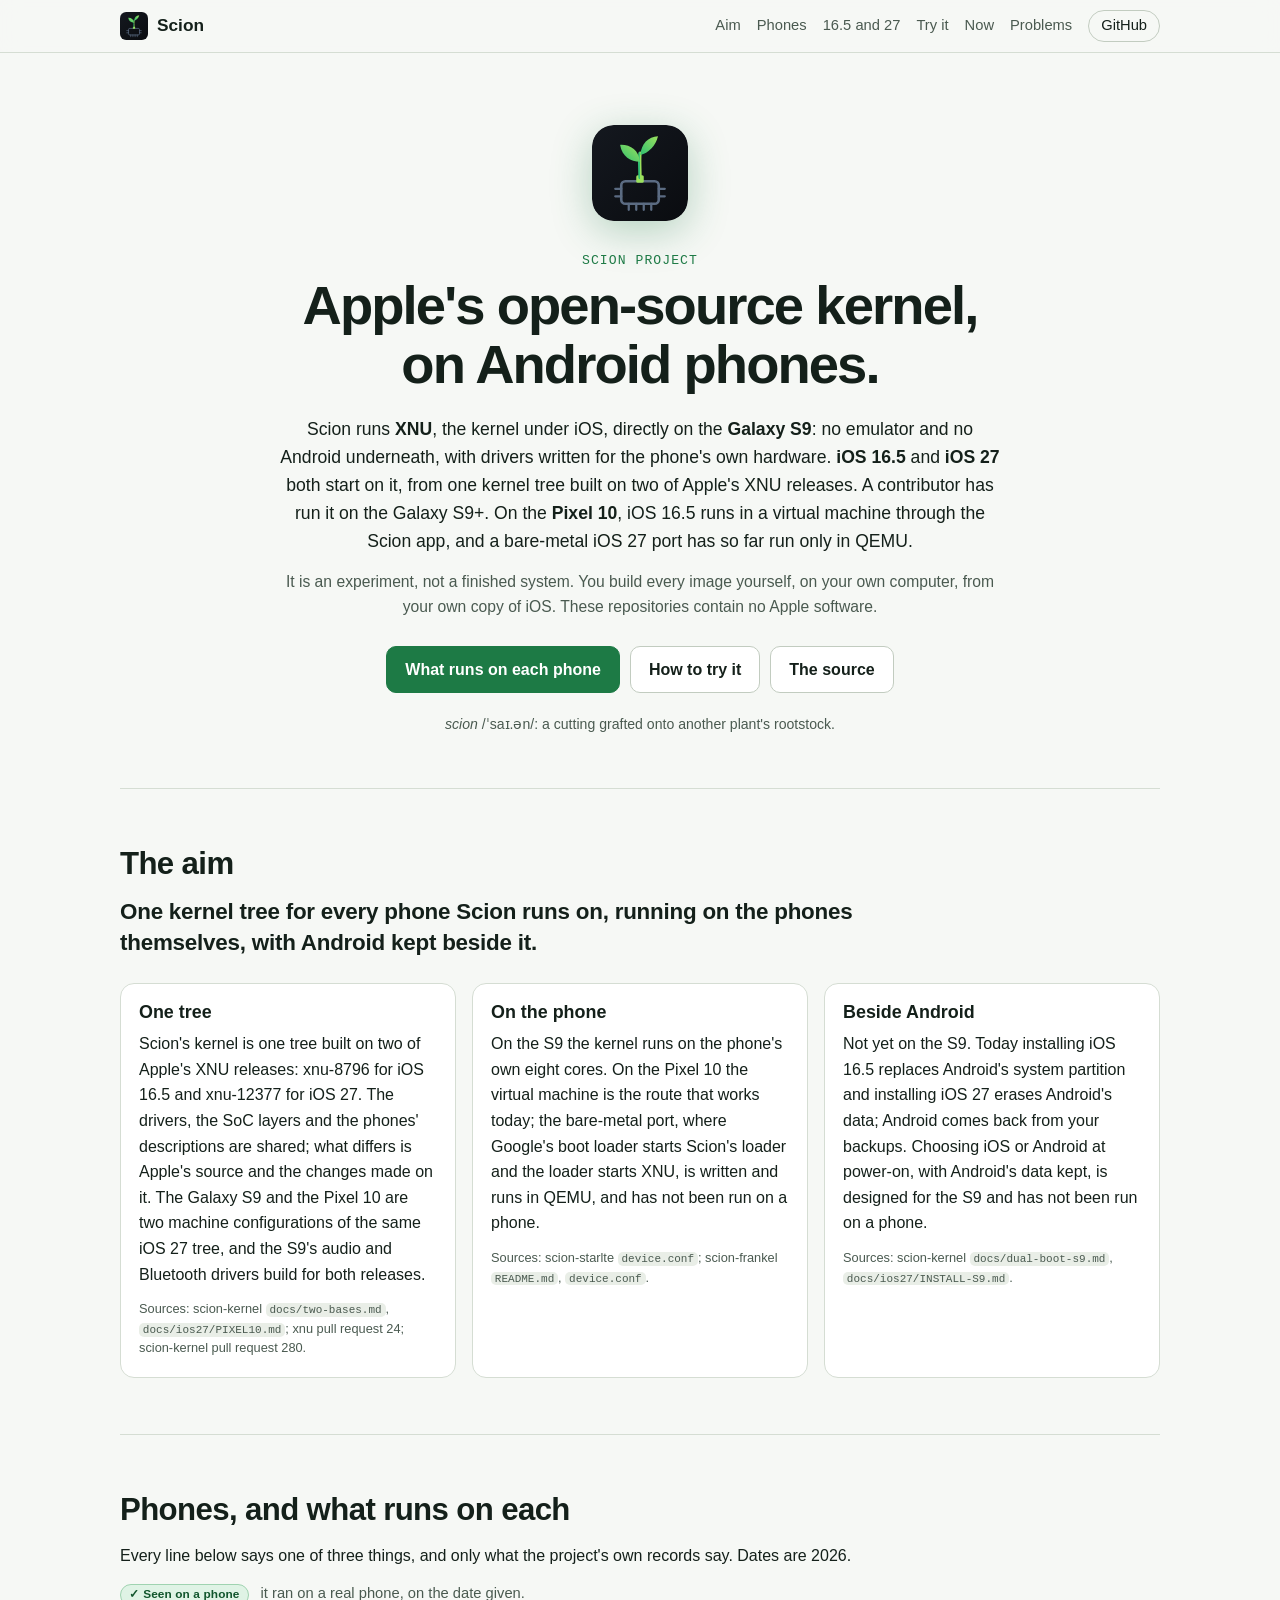
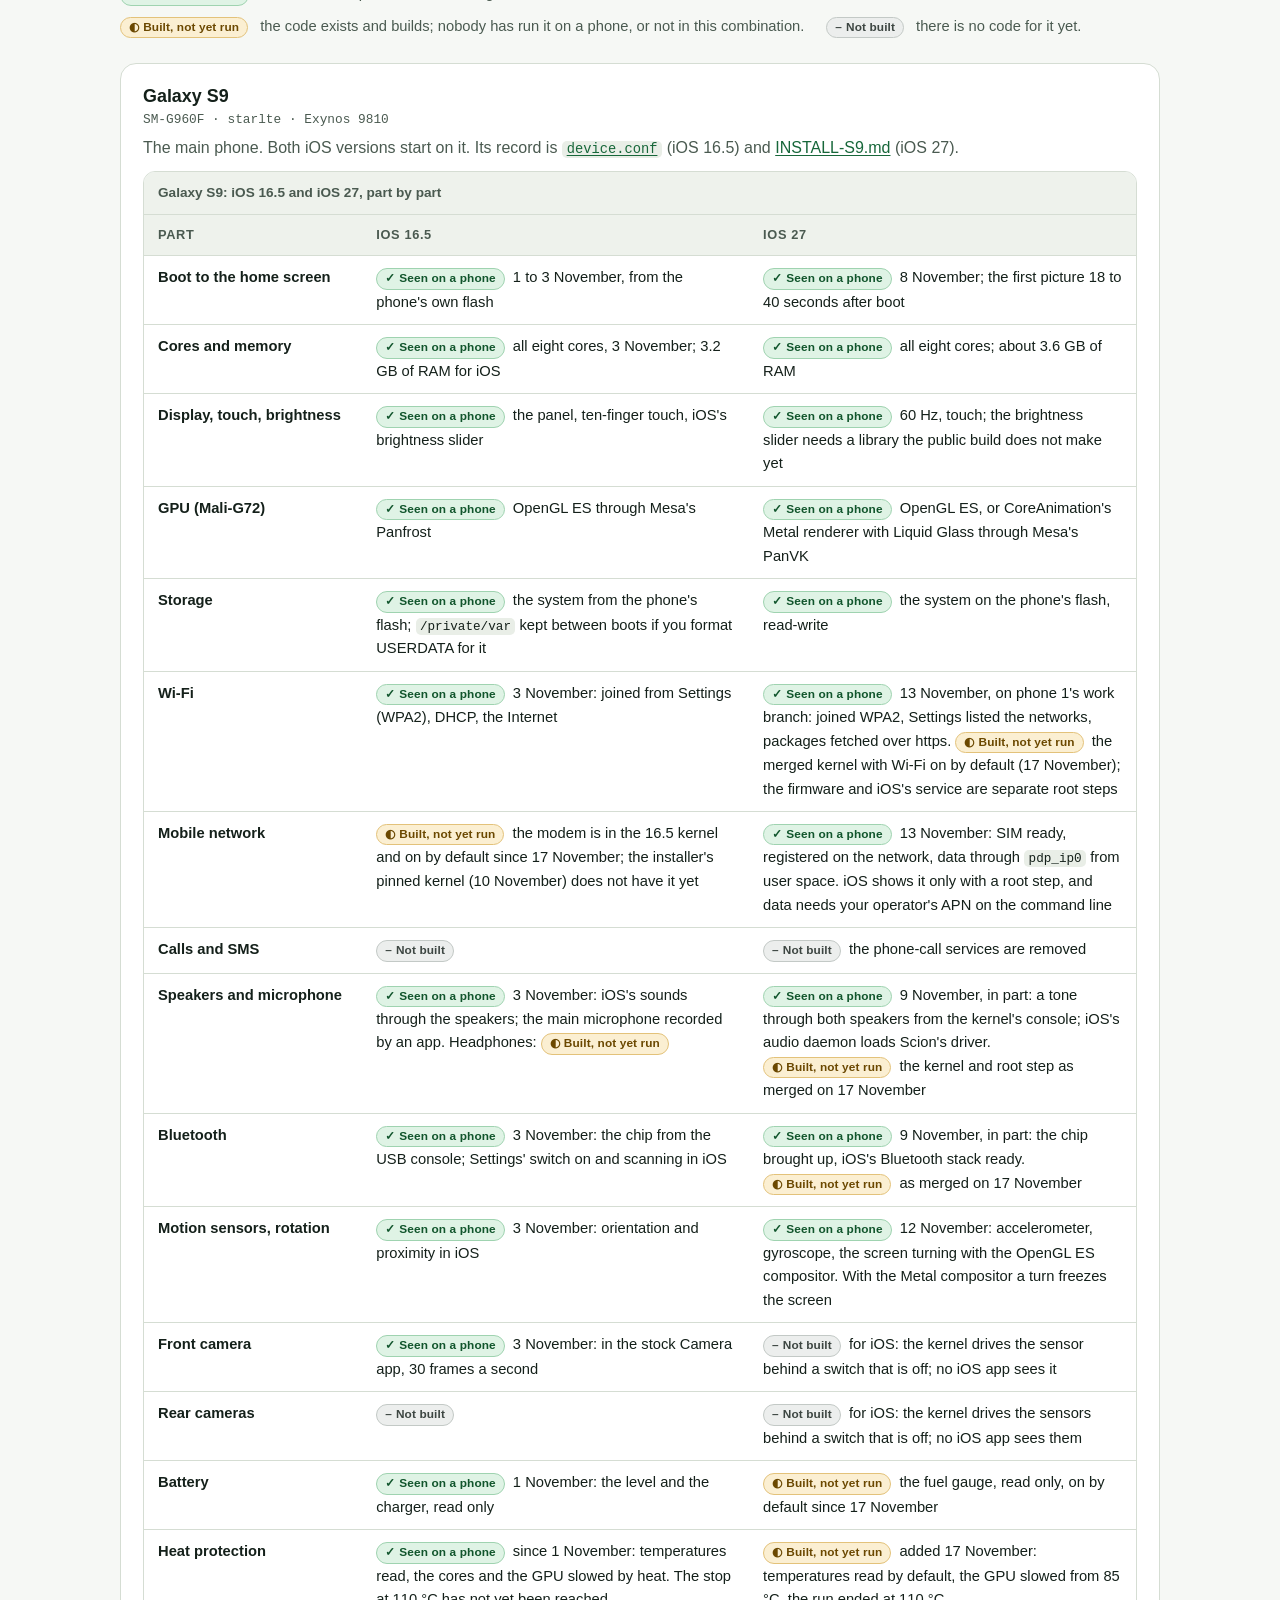
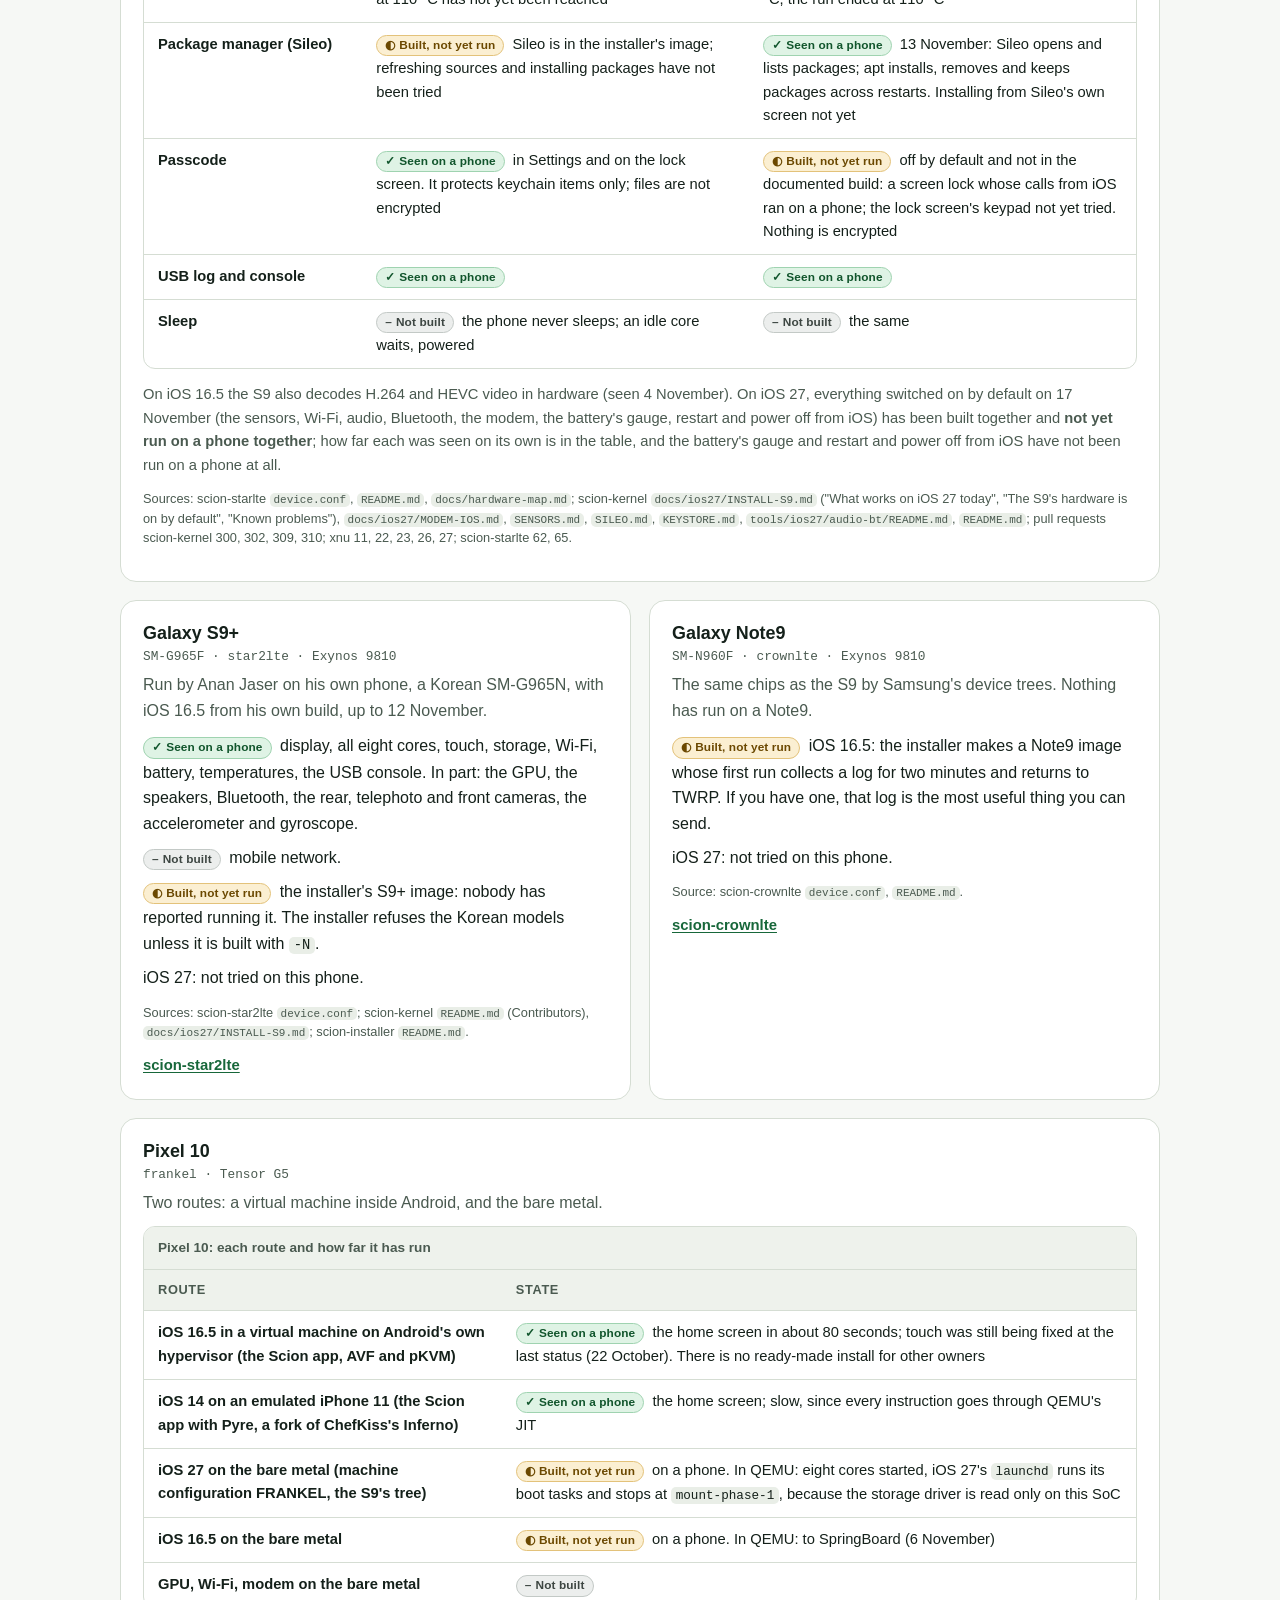
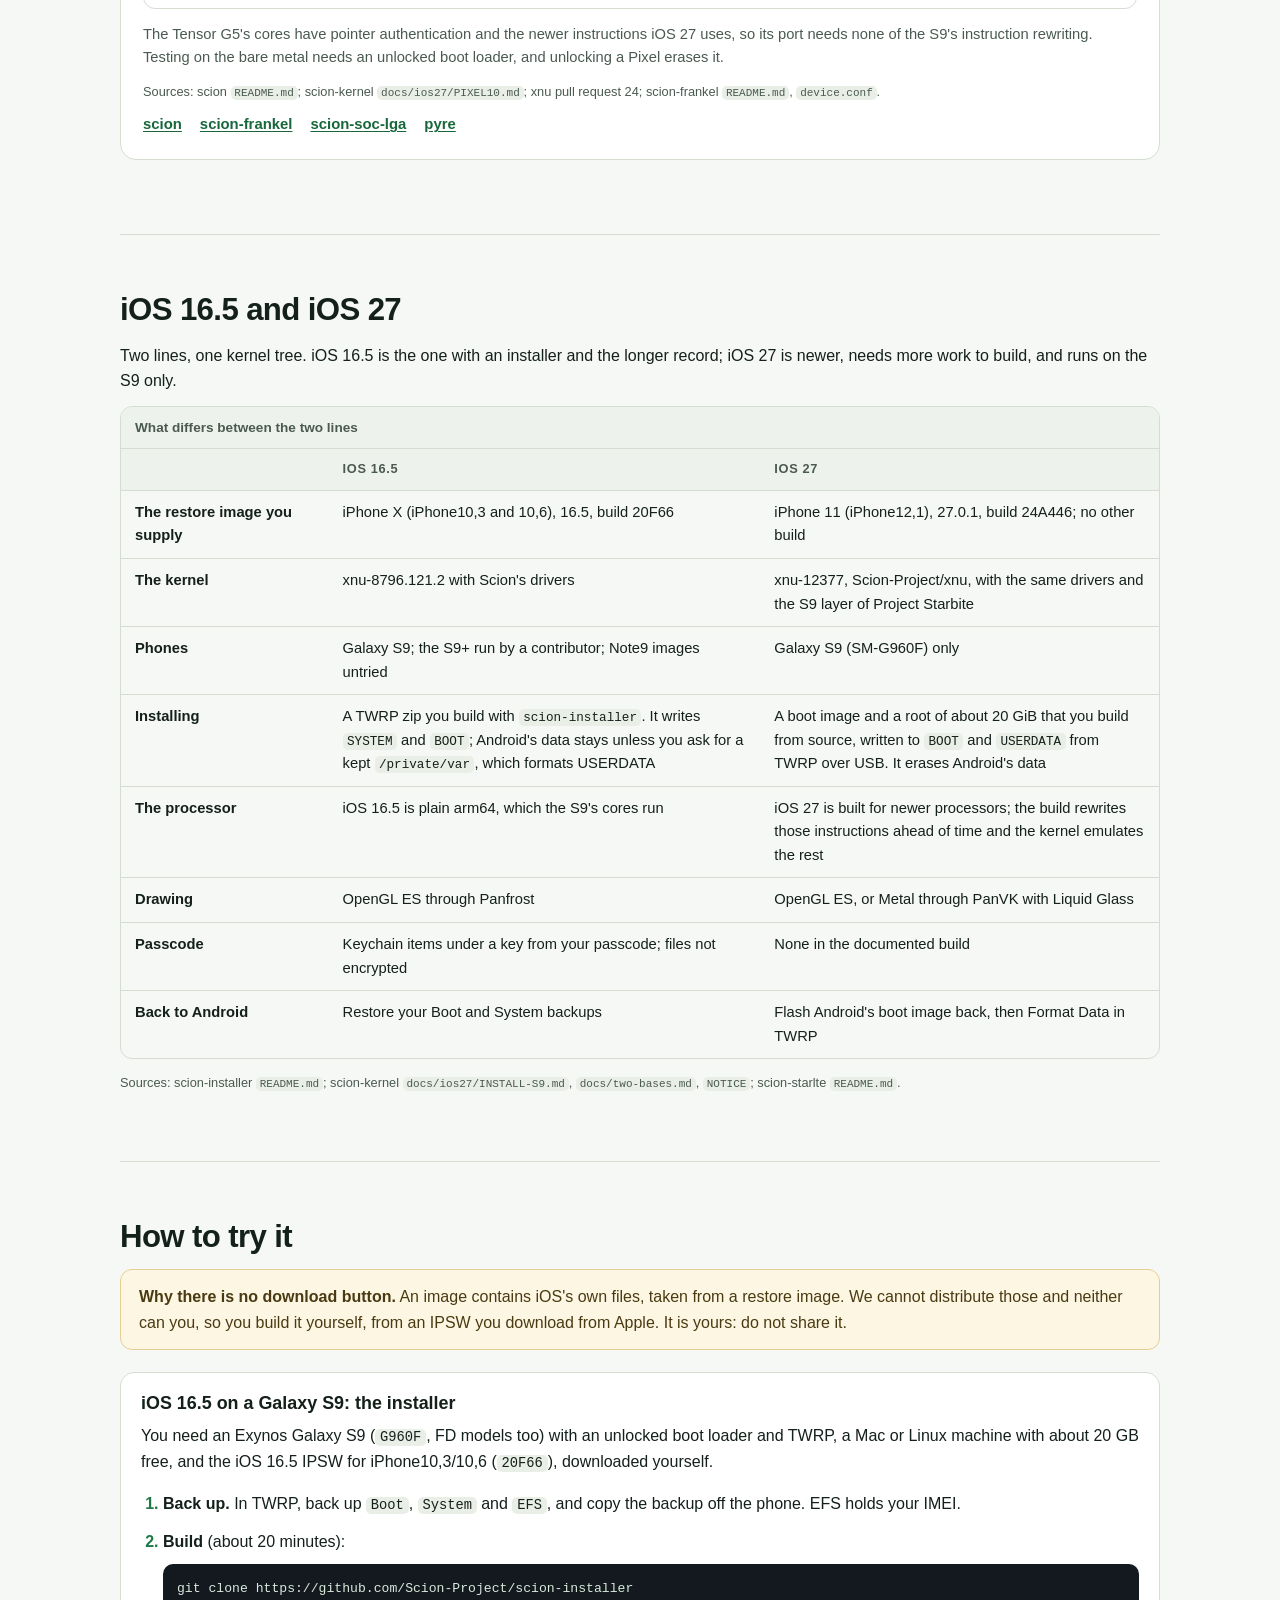
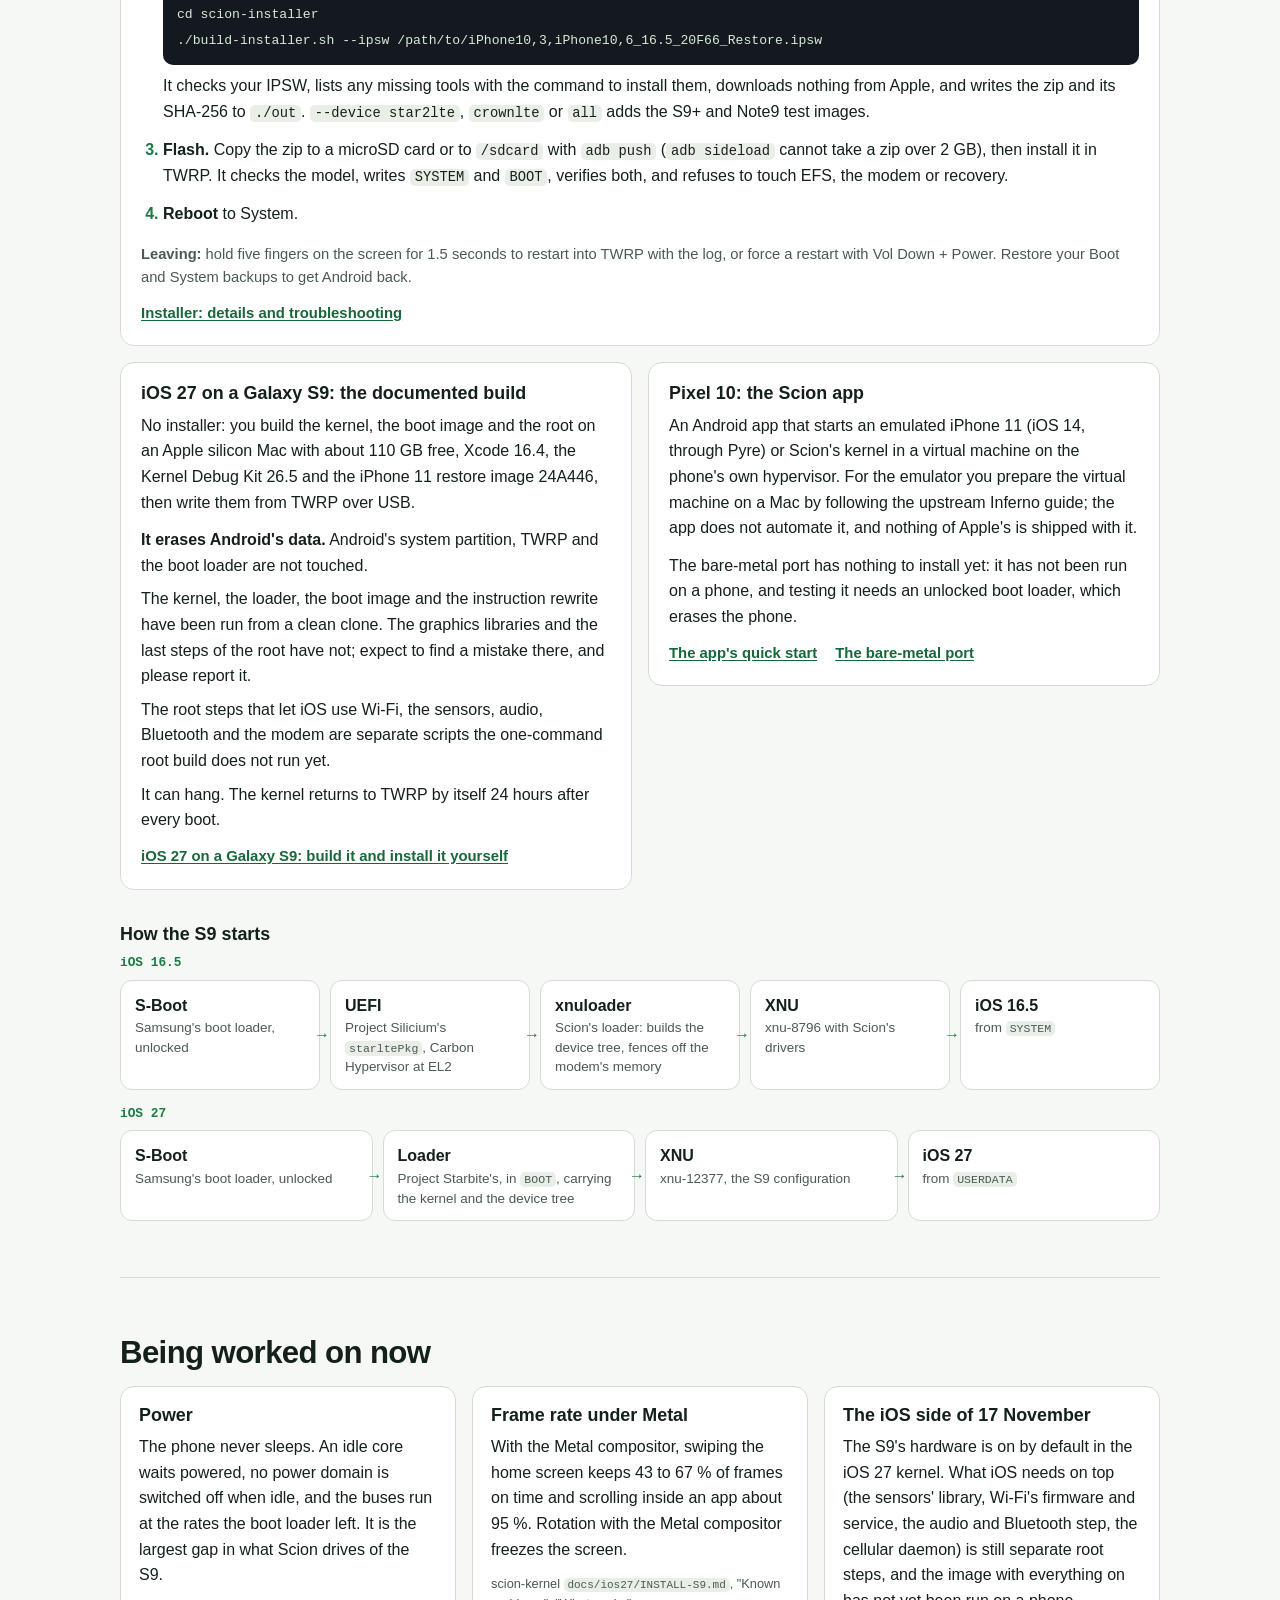
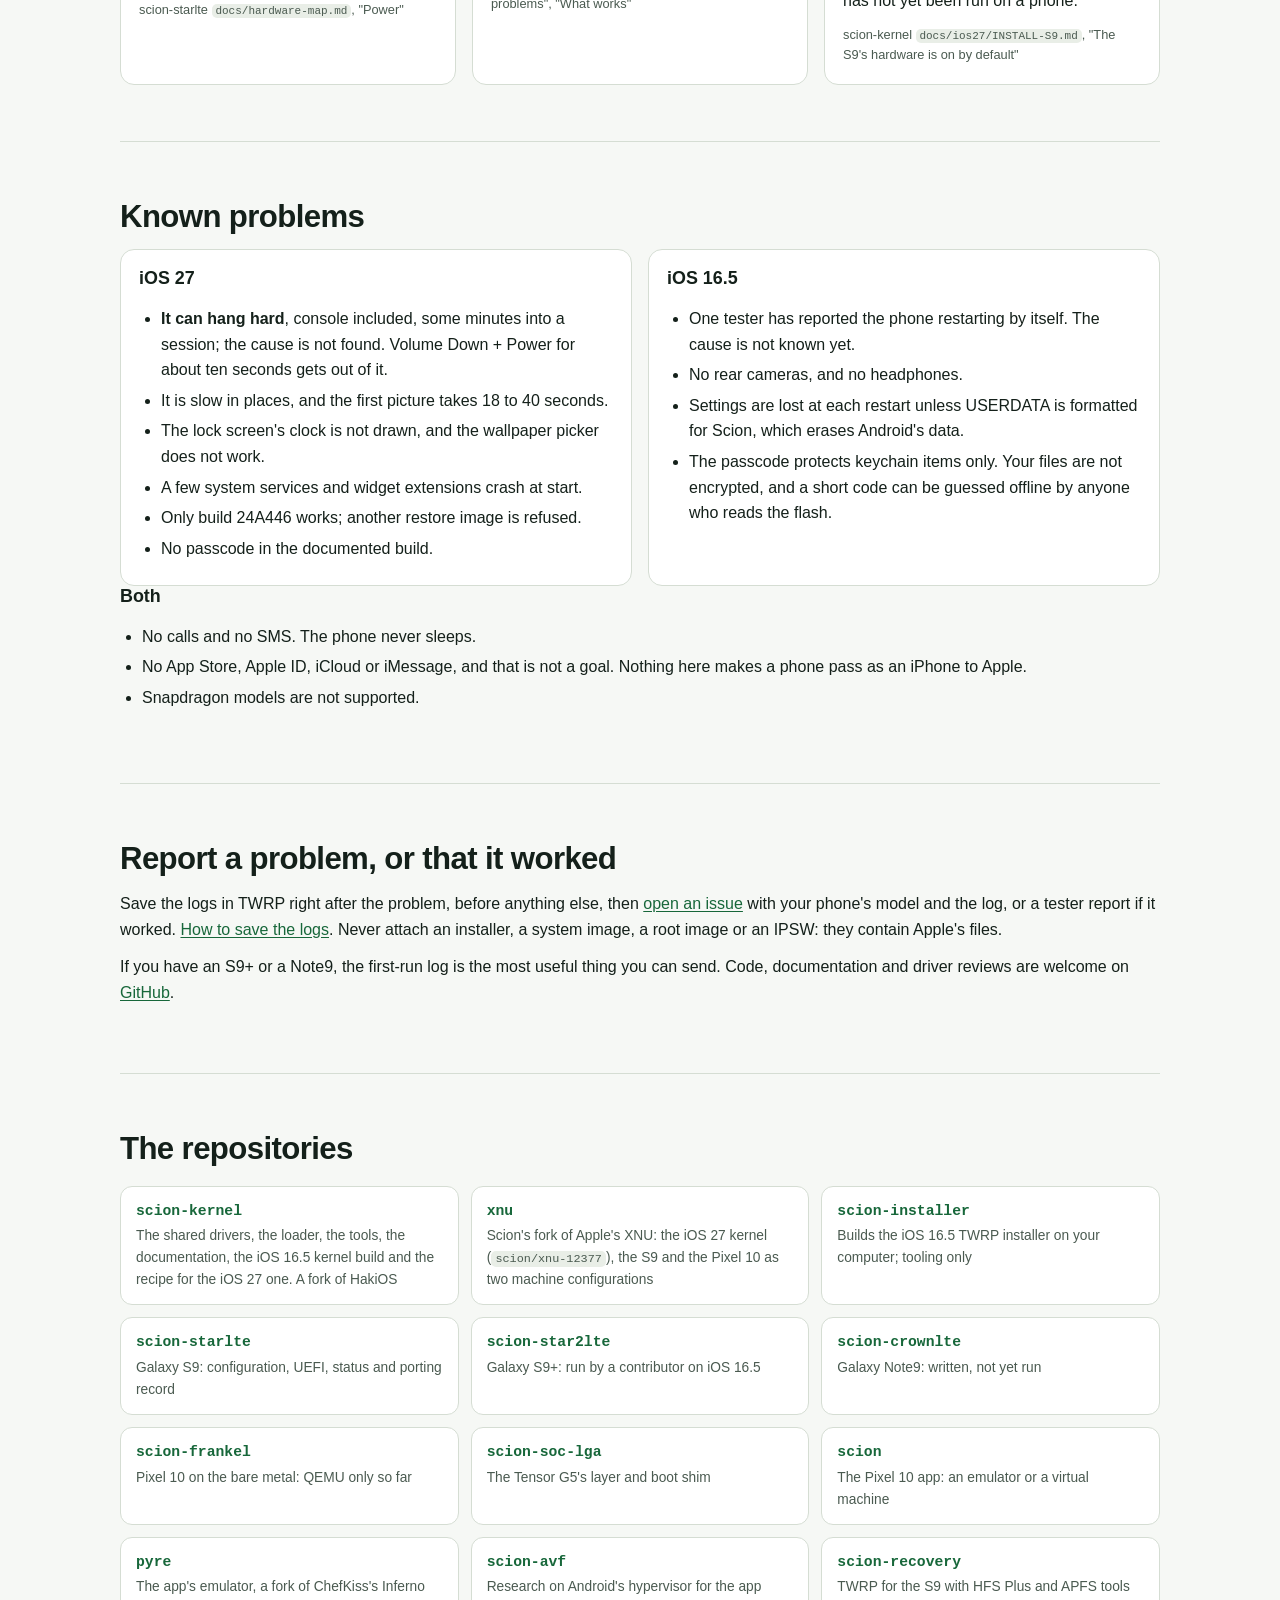
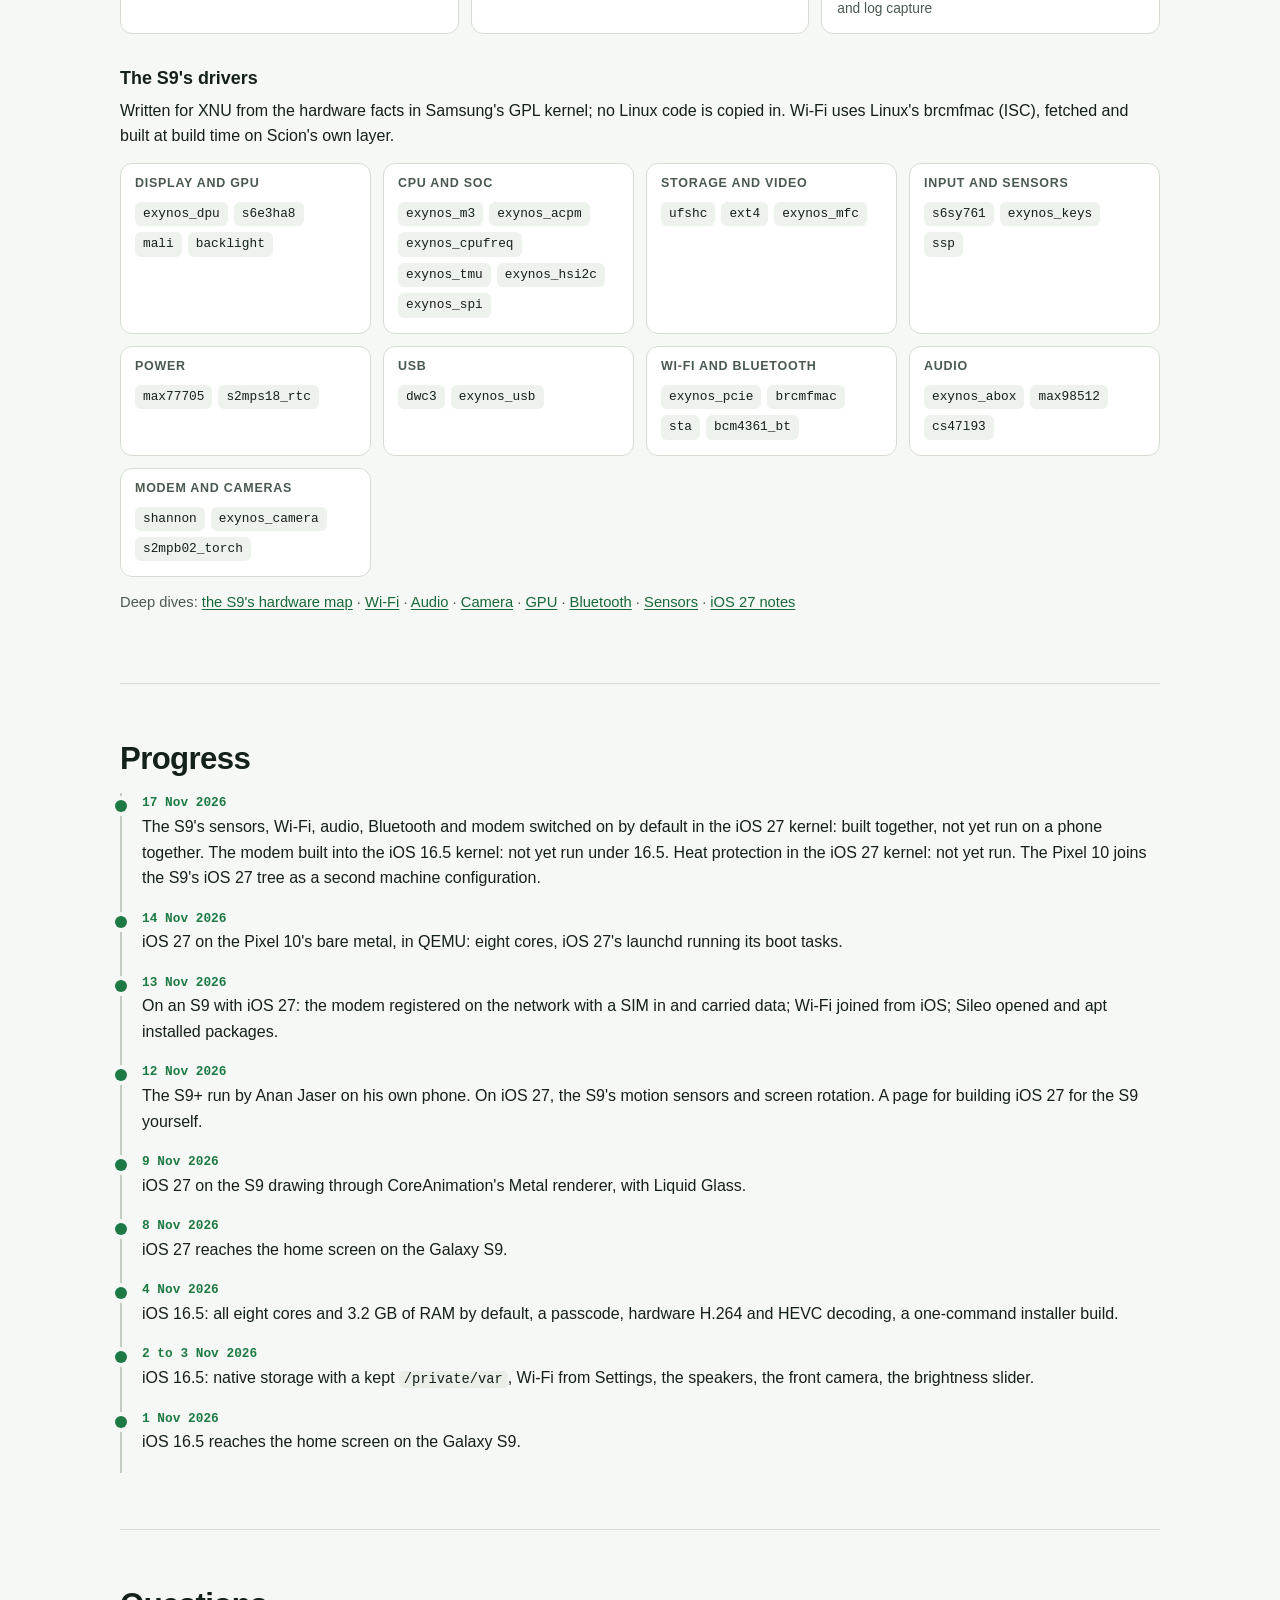
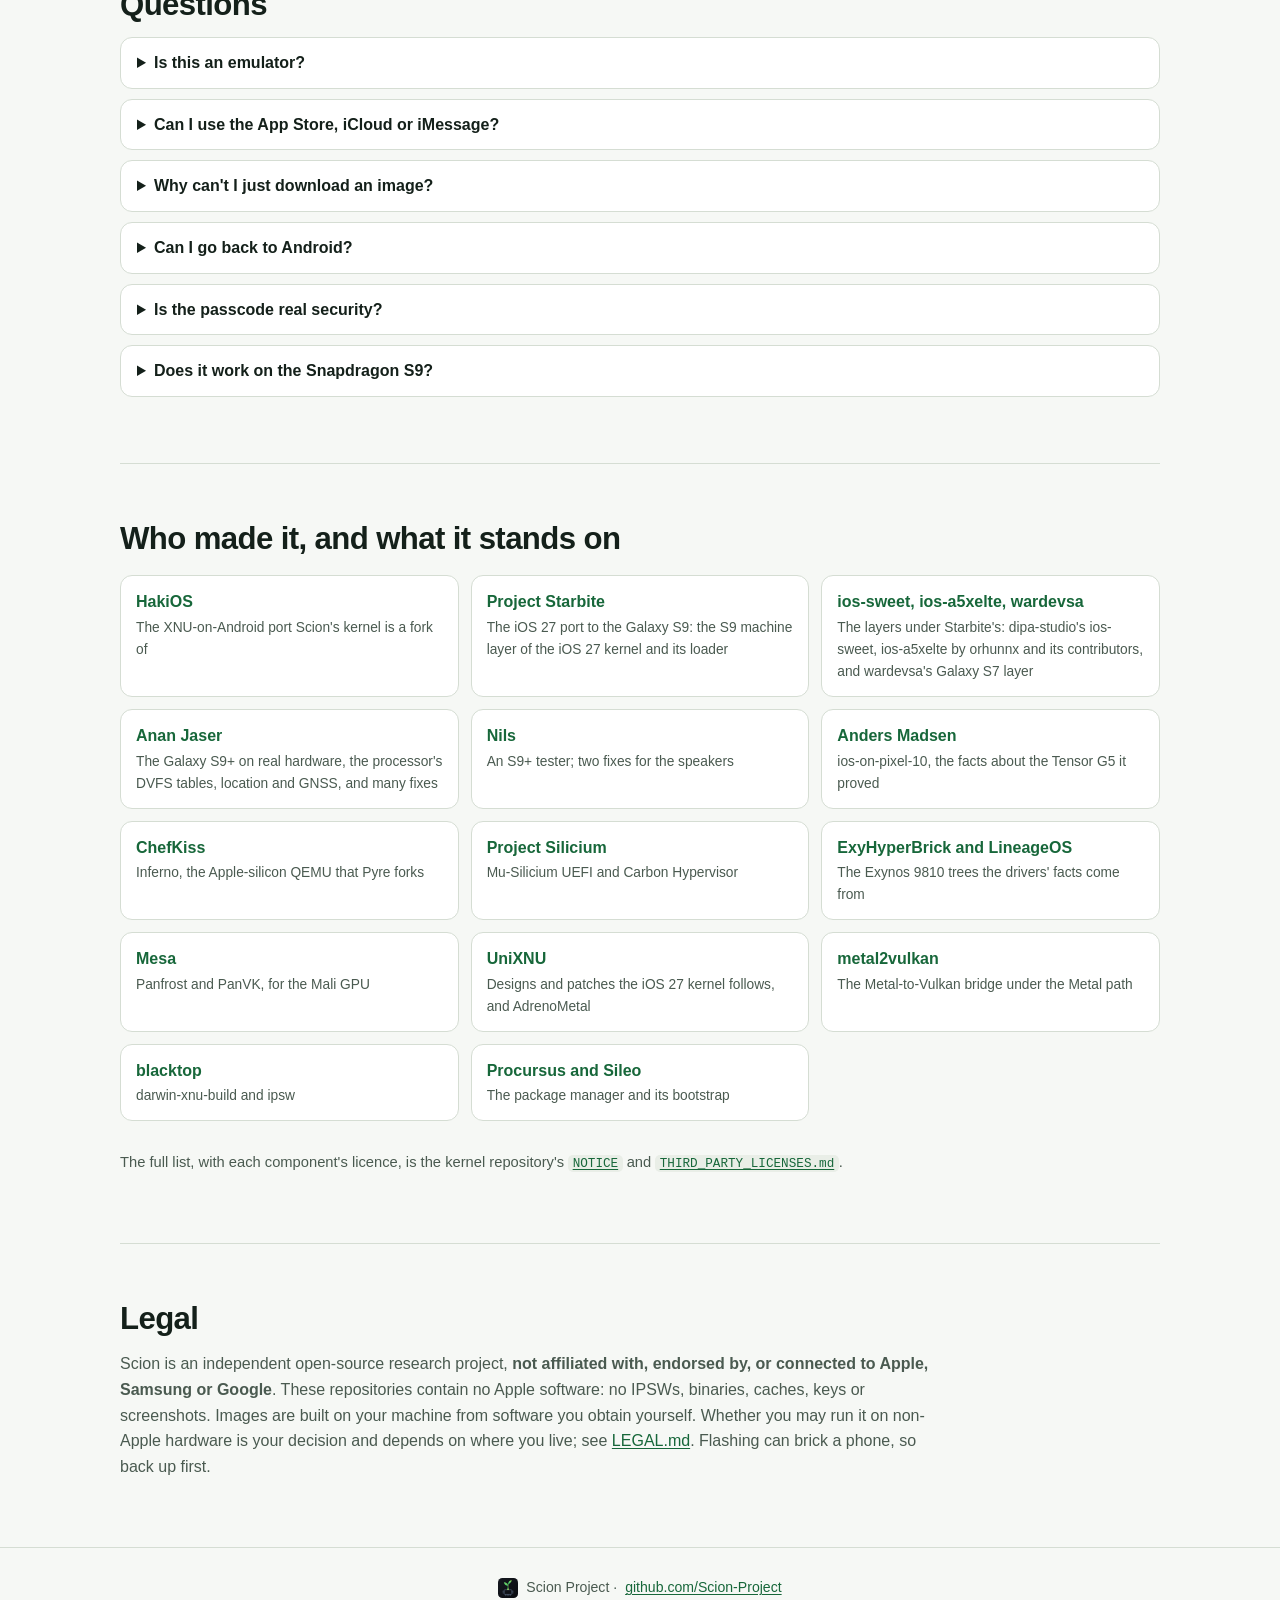
==== commit 284f5218: "The site as the project is now: iOS 16.5 and iOS 27, the S9, S9+, Note9 and Pixel 10 The page presen" ====
--- a/index.html
+++ b/index.html
@@ -1,240 +1,442 @@
 <!doctype html>
+<!-- SPDX-License-Identifier: MIT-0 -->
 <html lang="en">
 <head>
 <meta charset="utf-8">
 <meta name="viewport" content="width=device-width,initial-scale=1">
-<title>Scion Project: iOS's open kernel, grafted onto Android phones</title>
-<meta name="description" content="Apple's open-source XNU kernel booted natively on the Galaxy S9, S9+ and Note9 (Exynos 9810), and virtualised on the Pixel 10. Open-source drivers; every image built from your own IPSW.">
+<title>Scion: Apple's open-source XNU kernel on Android phones</title>
+<meta name="description" content="Scion runs Apple's open-source XNU kernel on Android phones, with drivers of its own. iOS 16.5 and iOS 27 start on the Galaxy S9 from one kernel tree; the Pixel 10 runs iOS 16.5 in a virtual machine. Every image is built on your own machine from your own copy of iOS.">
+<meta name="color-scheme" content="light dark">
 <meta property="og:title" content="Scion Project">
-<meta property="og:description" content="XNU and iOS 16.5, booted natively on the Galaxy S9. Our own drivers, nothing of Apple's in the repos.">
+<meta property="og:description" content="Apple's open-source XNU kernel on Android phones: iOS 16.5 and iOS 27 on the Galaxy S9, our own drivers, nothing of Apple's in the repositories.">
 <meta property="og:image" content="https://scion-project.github.io/banner.png">
 <meta property="og:image:width" content="1600">
 <meta property="og:image:height" content="900">
+<meta property="og:image:alt" content="Scion: Apple's open-source XNU kernel on Android phones. iOS 16.5 and iOS 27 on the Galaxy S9.">
 <meta name="twitter:card" content="summary_large_image">
 <meta name="twitter:image" content="https://scion-project.github.io/banner.png">
-<meta name="theme-color" content="#0a0c10">
+<meta name="theme-color" content="#f6f8f5" media="(prefers-color-scheme: light)">
+<meta name="theme-color" content="#0b0e12" media="(prefers-color-scheme: dark)">
 <link rel="icon" href="logo.svg" type="image/svg+xml">
 <link rel="stylesheet" href="style.css">
 </head>
 <body>
 
-<header class="nav">
-  <a class="brand" href="#top"><img src="logo.svg" alt="" width="28" height="28"> Scion</a>
-  <nav>
-    <a href="#devices">Devices</a>
-    <a href="#boot">How it boots</a>
-    <a href="#install">Install</a>
-    <a href="#source">Source</a>
-    <a href="#faq">FAQ</a>
-    <a href="https://github.com/Scion-Project" class="gh">GitHub</a>
-  </nav>
+<a class="skip" href="#main">Skip to the content</a>
+
+<header class="top">
+  <div class="top-in">
+    <a class="brand" href="#main"><img src="logo.svg" alt="" width="28" height="28"><span>Scion</span></a>
+    <nav aria-label="Sections">
+      <a href="#aim">Aim</a>
+      <a href="#phones">Phones</a>
+      <a href="#versions">16.5 and 27</a>
+      <a href="#try">Try it</a>
+      <a href="#now">Now</a>
+      <a href="#problems">Problems</a>
+      <a class="gh" href="https://github.com/Scion-Project">GitHub</a>
+    </nav>
+  </div>
 </header>
 
-<main id="top">
-
-<section class="hero">
-  <img class="hero-logo" src="logo.svg" alt="Scion logo" width="120" height="120">
-  <h1>The iPhone's kernel,<br><span>grafted onto Android hardware.</span></h1>
-  <p class="lede">Scion boots Apple's open-source <b>XNU</b> kernel directly on the <b>Galaxy S9</b>: no emulator and no Android underneath, with drivers written from scratch. iOS 16.5 runs on top, built on your own machine from your own IPSW.</p>
+<main id="main">
+
+<section class="hero" aria-labelledby="hero-title">
+  <img class="hero-logo" src="logo.svg" alt="The Scion logo: a two-leaved shoot grafted onto a chip" width="96" height="96">
+  <p class="eyebrow">Scion Project</p>
+  <h1 id="hero-title">Apple's open-source kernel, <br>on Android phones.</h1>
+  <p class="lede">Scion runs <b>XNU</b>, the kernel under iOS, directly on the <b>Galaxy S9</b>: no emulator and no Android underneath, with drivers written for the phone's own hardware. <b>iOS 16.5</b> and <b>iOS 27</b> both start on it, from one kernel tree built on two of Apple's XNU releases. A contributor has run it on the Galaxy S9+. On the <b>Pixel 10</b>, iOS 16.5 runs in a virtual machine through the Scion app, and a bare-metal iOS 27 port has so far run only in QEMU.</p>
+  <p class="lede small">It is an experiment, not a finished system. You build every image yourself, on your own computer, from your own copy of iOS. These repositories contain no Apple software.</p>
   <div class="cta">
-    <a class="btn primary" href="#install">Try it on an S9</a>
-    <a class="btn" href="https://github.com/Scion-Project/scion-kernel">Read the source</a>
+    <a class="btn primary" href="#phones">What runs on each phone</a>
+    <a class="btn" href="#try">How to try it</a>
+    <a class="btn" href="https://github.com/Scion-Project/scion-kernel">The source</a>
   </div>
   <p class="etym"><i>scion</i> /ˈsaɪ.ən/: a cutting grafted onto another plant's rootstock.</p>
 </section>
 
-<div class="banner"><img src="banner.png" alt="Scion: iOS 16.5, natively on the Galaxy S9" width="1600" height="900"></div>
-
-<section class="stats">
-  <div><b>8</b><span>CPU cores, A55 + Exynos M3</span></div>
-  <div><b>25+</b><span>drivers written for XNU</span></div>
-  <div><b>0</b><span>bytes of Apple code in the repos</span></div>
-  <div><b>3</b><span>Exynos 9810 phones targeted</span></div>
-</section>
-
-<section id="devices">
-  <h2>Devices</h2>
-
-  <article class="device main">
-    <div class="dev-head">
-      <h3>Galaxy S9 <small>SM-G960F · starlte · Exynos 9810</small></h3>
-      <span class="pill green">Daily-usable</span>
-    </div>
-    <p>iOS 16.5 from the phone's own flash, through the kernel's own UFS driver, with <code>/private/var</code> kept between boots.</p>
-    <div class="grid">
-      <div class="ok">All eight cores, load- and touch-driven DVFS</div>
-      <div class="ok">3.2 GB of RAM for iOS, up from 2 GB</div>
-      <div class="ok">Passcode lock in Settings and on the lock screen</div>
-      <div class="ok">Full-screen display in the panel's own shape</div>
-      <div class="ok">Kernel crypto on the CPU's AES/SHA instructions</div>
-      <div class="ok">GPU: Mali-G72 via Mesa Panfrost</div>
-      <div class="ok">AMOLED display, hardware scaling, zero-copy</div>
-      <div class="ok">Brightness slider</div>
-      <div class="ok">Touch, buttons, haptics</div>
-      <div class="ok">Battery, charger, thermal limits, RTC</div>
-      <div class="ok">Native UFS storage, persistent data</div>
-      <div class="ok">Wi-Fi joined from Settings (WPA2)</div>
-      <div class="ok">Speakers and system sounds</div>
-      <div class="ok">Front camera in the stock Camera app</div>
-      <div class="ok">USB log and console</div>
-      <div class="ok">Hardware video: H.264 and HEVC through the MFC block</div>
-      <div class="ok">Keychain encryption keyed to your passcode</div>
-      <div class="wip">Bluetooth audio: pairing fix in test</div>
-      <div class="wip">Sensors: orientation, proximity</div>
-      <div class="wip">Microphone into iOS</div>
-      <div class="wip">Face ID and fingerprint: research, secure OS now starts</div>
-      <div class="no">Cellular modem</div>
-      <div class="no">Rear cameras</div>
-      <div class="no">Apple services (not a goal)</div>
-    </div>
-    <p class="links"><a href="https://github.com/Scion-Project/scion-starlte">scion-starlte →</a></p>
-  </article>
-
-  <div class="two">
-    <article class="device">
-      <div class="dev-head">
-        <h3>Galaxy S9+ <small>SM-G965F · star2lte</small></h3>
-        <span class="pill amber">Testers wanted</span>
-      </div>
-      <p>Same SoC; written but never run. Its first image boots a minimal configuration and returns to TWRP after 120 s with a log. Send us that log.</p>
-      <p class="links"><a href="https://github.com/Scion-Project/scion-star2lte">scion-star2lte →</a></p>
-    </article>
-    <article class="device">
-      <div class="dev-head">
-        <h3>Galaxy Note9 <small>SM-N960F · crownlte</small></h3>
-        <span class="pill amber">Testers wanted</span>
-      </div>
-      <p>Same as the S9+: the device repo is written, nobody has booted it yet. Your first run is the first.</p>
-      <p class="links"><a href="https://github.com/Scion-Project/scion-crownlte">scion-crownlte →</a></p>
-    </article>
-  </div>
-
-  <article class="device">
-    <div class="dev-head">
-      <h3>Pixel 10 <small>Tensor G5 · frankel</small></h3>
-      <span class="pill blue">Virtualised</span>
-    </div>
-    <p>A different route: XNU as a guest on Android's own hypervisor (AVF / pKVM), reaching the home screen in about 80 s, or fully emulated with <a href="https://github.com/Scion-Project/pyre">Pyre</a>, a Tensor-tuned fork of ChefKiss's Inferno. Both run from the <a href="https://github.com/Scion-Project/scion">Scion app</a>.</p>
-    <p class="links"><a href="https://github.com/Scion-Project/scion">scion →</a> <a href="https://github.com/Scion-Project/scion-avf">scion-avf →</a> <a href="https://github.com/Scion-Project/pyre">pyre →</a></p>
-  </article>
-</section>
-
-<section id="boot">
-  <h2>How it boots</h2>
-  <p class="sub">No Android, no Linux, nothing emulated. Each stage hands the hardware to the next.</p>
-  <ol class="chain">
-    <li><b>S-Boot</b><span>Samsung's bootloader, unlocked. Loads our boot image from <code>BOOT</code>.</span></li>
-    <li><b>UEFI</b><span>Project Silicium's open <code>starltePkg</code>, with Carbon Hypervisor at EL2 handling PSCI.</span></li>
-    <li><b>xnuloader</b><span>Our loader: moves the payload, fences off modem and DSP memory, and builds the device tree.</span></li>
-    <li><b>XNU</b><span>Apple's open-source kernel with our patch and drivers, on GIC-400 and six cores.</span></li>
-    <li><b>iOS 16.5</b><span>launchd, then SpringBoard, from the system image on <code>SYSTEM</code>.</span></li>
-  </ol>
-</section>
-
-<section id="install">
-  <h2>Install on a Galaxy S9</h2>
+<section id="aim" aria-labelledby="aim-title">
+  <h2 id="aim-title">The aim</h2>
+  <p class="big">One kernel tree for every phone Scion runs on, running on the phones themselves, with Android kept beside it.</p>
+  <div class="cols">
+    <div>
+      <h3>One tree</h3>
+      <p>Scion's kernel is one tree built on two of Apple's XNU releases: xnu-8796 for iOS 16.5 and xnu-12377 for iOS 27. The drivers, the SoC layers and the phones' descriptions are shared; what differs is Apple's source and the changes made on it. The Galaxy S9 and the Pixel 10 are two machine configurations of the same iOS 27 tree, and the S9's audio and Bluetooth drivers build for both releases.</p>
+      <p class="src">Sources: scion-kernel <code>docs/two-bases.md</code>, <code>docs/ios27/PIXEL10.md</code>; xnu pull request 24; scion-kernel pull request 280.</p>
+    </div>
+    <div>
+      <h3>On the phone</h3>
+      <p>On the S9 the kernel runs on the phone's own eight cores. On the Pixel 10 the virtual machine is the route that works today; the bare-metal port, where Google's boot loader starts Scion's loader and the loader starts XNU, is written and runs in QEMU, and has not been run on a phone.</p>
+      <p class="src">Sources: scion-starlte <code>device.conf</code>; scion-frankel <code>README.md</code>, <code>device.conf</code>.</p>
+    </div>
+    <div>
+      <h3>Beside Android</h3>
+      <p>Not yet on the S9. Today installing iOS 16.5 replaces Android's system partition and installing iOS 27 erases Android's data; Android comes back from your backups. Choosing iOS or Android at power-on, with Android's data kept, is designed for the S9 and has not been run on a phone.</p>
+      <p class="src">Sources: scion-kernel <code>docs/dual-boot-s9.md</code>, <code>docs/ios27/INSTALL-S9.md</code>.</p>
+    </div>
+  </div>
+</section>
+
+<section id="phones" aria-labelledby="phones-title">
+  <h2 id="phones-title">Phones, and what runs on each</h2>
+  <p>Every line below says one of three things, and only what the project's own records say. Dates are 2026.</p>
+  <ul class="legend" aria-label="What the states mean">
+    <li><span class="st seen">Seen on a phone</span> it ran on a real phone, on the date given.</li>
+    <li><span class="st built">Built, not yet run</span> the code exists and builds; nobody has run it on a phone, or not in this combination.</li>
+    <li><span class="st none">Not built</span> there is no code for it yet.</li>
+  </ul>
+
+  <article class="phone" aria-labelledby="s9-title">
+    <header class="phone-head">
+      <h3 id="s9-title">Galaxy S9 <small>SM-G960F · starlte · Exynos 9810</small></h3>
+      <p>The main phone. Both iOS versions start on it. Its record is <a href="https://github.com/Scion-Project/scion-starlte/blob/main/device.conf"><code>device.conf</code></a> (iOS 16.5) and <a href="https://github.com/Scion-Project/scion-kernel/blob/main/docs/ios27/INSTALL-S9.md">INSTALL-S9.md</a> (iOS 27).</p>
+    </header>
+    <div class="table-wrap" role="region" aria-labelledby="s9-cap" tabindex="0">
+    <table class="status">
+      <caption id="s9-cap">Galaxy S9: iOS 16.5 and iOS 27, part by part</caption>
+      <thead><tr><th scope="col">Part</th><th scope="col">iOS 16.5</th><th scope="col">iOS 27</th></tr></thead>
+      <tbody>
+        <tr><th scope="row">Boot to the home screen</th>
+          <td><span class="st seen">Seen on a phone</span> 1 to 3 November, from the phone's own flash</td>
+          <td><span class="st seen">Seen on a phone</span> 8 November; the first picture 18 to 40 seconds after boot</td></tr>
+        <tr><th scope="row">Cores and memory</th>
+          <td><span class="st seen">Seen on a phone</span> all eight cores, 3 November; 3.2 GB of RAM for iOS</td>
+          <td><span class="st seen">Seen on a phone</span> all eight cores; about 3.6 GB of RAM</td></tr>
+        <tr><th scope="row">Display, touch, brightness</th>
+          <td><span class="st seen">Seen on a phone</span> the panel, ten-finger touch, iOS's brightness slider</td>
+          <td><span class="st seen">Seen on a phone</span> 60 Hz, touch; the brightness slider needs a library the public build does not make yet</td></tr>
+        <tr><th scope="row">GPU (Mali-G72)</th>
+          <td><span class="st seen">Seen on a phone</span> OpenGL ES through Mesa's Panfrost</td>
+          <td><span class="st seen">Seen on a phone</span> OpenGL ES, or CoreAnimation's Metal renderer with Liquid Glass through Mesa's PanVK</td></tr>
+        <tr><th scope="row">Storage</th>
+          <td><span class="st seen">Seen on a phone</span> the system from the phone's flash; <code>/private/var</code> kept between boots if you format USERDATA for it</td>
+          <td><span class="st seen">Seen on a phone</span> the system on the phone's flash, read-write</td></tr>
+        <tr><th scope="row">Wi-Fi</th>
+          <td><span class="st seen">Seen on a phone</span> 3 November: joined from Settings (WPA2), DHCP, the Internet</td>
+          <td><span class="st seen">Seen on a phone</span> 13 November, on phone 1's work branch: joined WPA2, Settings listed the networks, packages fetched over https. <span class="st built">Built, not yet run</span> the merged kernel with Wi-Fi on by default (17 November); the firmware and iOS's service are separate root steps</td></tr>
+        <tr><th scope="row">Mobile network</th>
+          <td><span class="st built">Built, not yet run</span> the modem is in the 16.5 kernel and on by default since 17 November; the installer's pinned kernel (10 November) does not have it yet</td>
+          <td><span class="st seen">Seen on a phone</span> 13 November: SIM ready, registered on the network, data through <code>pdp_ip0</code> from user space. iOS shows it only with a root step, and data needs your operator's APN on the command line</td></tr>
+        <tr><th scope="row">Calls and SMS</th>
+          <td><span class="st none">Not built</span></td>
+          <td><span class="st none">Not built</span> the phone-call services are removed</td></tr>
+        <tr><th scope="row">Speakers and microphone</th>
+          <td><span class="st seen">Seen on a phone</span> 3 November: iOS's sounds through the speakers; the main microphone recorded by an app. Headphones: <span class="st built">Built, not yet run</span></td>
+          <td><span class="st seen">Seen on a phone</span> 9 November, in part: a tone through both speakers from the kernel's console; iOS's audio daemon loads Scion's driver. <span class="st built">Built, not yet run</span> the kernel and root step as merged on 17 November</td></tr>
+        <tr><th scope="row">Bluetooth</th>
+          <td><span class="st seen">Seen on a phone</span> 3 November: the chip from the USB console; Settings' switch on and scanning in iOS</td>
+          <td><span class="st seen">Seen on a phone</span> 9 November, in part: the chip brought up, iOS's Bluetooth stack ready. <span class="st built">Built, not yet run</span> as merged on 17 November</td></tr>
+        <tr><th scope="row">Motion sensors, rotation</th>
+          <td><span class="st seen">Seen on a phone</span> 3 November: orientation and proximity in iOS</td>
+          <td><span class="st seen">Seen on a phone</span> 12 November: accelerometer, gyroscope, the screen turning with the OpenGL ES compositor. With the Metal compositor a turn freezes the screen</td></tr>
+        <tr><th scope="row">Front camera</th>
+          <td><span class="st seen">Seen on a phone</span> 3 November: in the stock Camera app, 30 frames a second</td>
+          <td><span class="st none">Not built</span> for iOS: the kernel drives the sensor behind a switch that is off; no iOS app sees it</td></tr>
+        <tr><th scope="row">Rear cameras</th>
+          <td><span class="st none">Not built</span></td>
+          <td><span class="st none">Not built</span> for iOS: the kernel drives the sensors behind a switch that is off; no iOS app sees them</td></tr>
+        <tr><th scope="row">Battery</th>
+          <td><span class="st seen">Seen on a phone</span> 1 November: the level and the charger, read only</td>
+          <td><span class="st built">Built, not yet run</span> the fuel gauge, read only, on by default since 17 November</td></tr>
+        <tr><th scope="row">Heat protection</th>
+          <td><span class="st seen">Seen on a phone</span> since 1 November: temperatures read, the cores and the GPU slowed by heat. The stop at 110 °C has not yet been reached</td>
+          <td><span class="st built">Built, not yet run</span> added 17 November: temperatures read by default, the GPU slowed from 85 °C, the run ended at 110 °C</td></tr>
+        <tr><th scope="row">Package manager (Sileo)</th>
+          <td><span class="st built">Built, not yet run</span> Sileo is in the installer's image; refreshing sources and installing packages have not been tried</td>
+          <td><span class="st seen">Seen on a phone</span> 13 November: Sileo opens and lists packages; apt installs, removes and keeps packages across restarts. Installing from Sileo's own screen not yet</td></tr>
+        <tr><th scope="row">Passcode</th>
+          <td><span class="st seen">Seen on a phone</span> in Settings and on the lock screen. It protects keychain items only; files are not encrypted</td>
+          <td><span class="st built">Built, not yet run</span> off by default and not in the documented build: a screen lock whose calls from iOS ran on a phone; the lock screen's keypad not yet tried. Nothing is encrypted</td></tr>
+        <tr><th scope="row">USB log and console</th>
+          <td><span class="st seen">Seen on a phone</span></td>
+          <td><span class="st seen">Seen on a phone</span></td></tr>
+        <tr><th scope="row">Sleep</th>
+          <td><span class="st none">Not built</span> the phone never sleeps; an idle core waits, powered</td>
+          <td><span class="st none">Not built</span> the same</td></tr>
+      </tbody>
+    </table>
+    </div>
+    <p class="note">On iOS 16.5 the S9 also decodes H.264 and HEVC video in hardware (seen 4 November). On iOS 27, everything switched on by default on 17 November (the sensors, Wi-Fi, audio, Bluetooth, the modem, the battery's gauge, restart and power off from iOS) has been built together and <b>not yet run on a phone together</b>; how far each was seen on its own is in the table, and the battery's gauge and restart and power off from iOS have not been run on a phone at all.</p>
+    <p class="src">Sources: scion-starlte <code>device.conf</code>, <code>README.md</code>, <code>docs/hardware-map.md</code>; scion-kernel <code>docs/ios27/INSTALL-S9.md</code> ("What works on iOS 27 today", "The S9's hardware is on by default", "Known problems"), <code>docs/ios27/MODEM-IOS.md</code>, <code>SENSORS.md</code>, <code>SILEO.md</code>, <code>KEYSTORE.md</code>, <code>tools/ios27/audio-bt/README.md</code>, <code>README.md</code>; pull requests scion-kernel 300, 302, 309, 310; xnu 11, 22, 23, 26, 27; scion-starlte 62, 65.</p>
+  </article>
+
+  <div class="pair">
+  <article class="phone" aria-labelledby="s9p-title">
+    <header class="phone-head">
+      <h3 id="s9p-title">Galaxy S9+ <small>SM-G965F · star2lte · Exynos 9810</small></h3>
+      <p>Run by Anan Jaser on his own phone, a Korean SM-G965N, with iOS 16.5 from his own build, up to 12 November.</p>
+    </header>
+    <ul class="plain">
+      <li><span class="st seen">Seen on a phone</span> display, all eight cores, touch, storage, Wi-Fi, battery, temperatures, the USB console. In part: the GPU, the speakers, Bluetooth, the rear, telephoto and front cameras, the accelerometer and gyroscope.</li>
+      <li><span class="st none">Not built</span> mobile network.</li>
+      <li><span class="st built">Built, not yet run</span> the installer's S9+ image: nobody has reported running it. The installer refuses the Korean models unless it is built with <code>-N</code>.</li>
+      <li>iOS 27: not tried on this phone.</li>
+    </ul>
+    <p class="src">Sources: scion-star2lte <code>device.conf</code>; scion-kernel <code>README.md</code> (Contributors), <code>docs/ios27/INSTALL-S9.md</code>; scion-installer <code>README.md</code>.</p>
+    <p class="links"><a href="https://github.com/Scion-Project/scion-star2lte">scion-star2lte</a></p>
+  </article>
+
+  <article class="phone" aria-labelledby="n9-title">
+    <header class="phone-head">
+      <h3 id="n9-title">Galaxy Note9 <small>SM-N960F · crownlte · Exynos 9810</small></h3>
+      <p>The same chips as the S9 by Samsung's device trees. Nothing has run on a Note9.</p>
+    </header>
+    <ul class="plain">
+      <li><span class="st built">Built, not yet run</span> iOS 16.5: the installer makes a Note9 image whose first run collects a log for two minutes and returns to TWRP. If you have one, that log is the most useful thing you can send.</li>
+      <li>iOS 27: not tried on this phone.</li>
+    </ul>
+    <p class="src">Source: scion-crownlte <code>device.conf</code>, <code>README.md</code>.</p>
+    <p class="links"><a href="https://github.com/Scion-Project/scion-crownlte">scion-crownlte</a></p>
+  </article>
+  </div>
+
+  <article class="phone" aria-labelledby="p10-title">
+    <header class="phone-head">
+      <h3 id="p10-title">Pixel 10 <small>frankel · Tensor G5</small></h3>
+      <p>Two routes: a virtual machine inside Android, and the bare metal.</p>
+    </header>
+    <div class="table-wrap" role="region" aria-labelledby="p10-cap" tabindex="0">
+    <table class="status">
+      <caption id="p10-cap">Pixel 10: each route and how far it has run</caption>
+      <thead><tr><th scope="col">Route</th><th scope="col">State</th></tr></thead>
+      <tbody>
+        <tr><th scope="row">iOS 16.5 in a virtual machine on Android's own hypervisor (the Scion app, AVF and pKVM)</th>
+          <td><span class="st seen">Seen on a phone</span> the home screen in about 80 seconds; touch was still being fixed at the last status (22 October). There is no ready-made install for other owners</td></tr>
+        <tr><th scope="row">iOS 14 on an emulated iPhone 11 (the Scion app with Pyre, a fork of ChefKiss's Inferno)</th>
+          <td><span class="st seen">Seen on a phone</span> the home screen; slow, since every instruction goes through QEMU's JIT</td></tr>
+        <tr><th scope="row">iOS 27 on the bare metal (machine configuration FRANKEL, the S9's tree)</th>
+          <td><span class="st built">Built, not yet run</span> on a phone. In QEMU: eight cores started, iOS 27's <code>launchd</code> runs its boot tasks and stops at <code>mount-phase-1</code>, because the storage driver is read only on this SoC</td></tr>
+        <tr><th scope="row">iOS 16.5 on the bare metal</th>
+          <td><span class="st built">Built, not yet run</span> on a phone. In QEMU: to SpringBoard (6 November)</td></tr>
+        <tr><th scope="row">GPU, Wi-Fi, modem on the bare metal</th>
+          <td><span class="st none">Not built</span></td></tr>
+      </tbody>
+    </table>
+    </div>
+    <p class="note">The Tensor G5's cores have pointer authentication and the newer instructions iOS 27 uses, so its port needs none of the S9's instruction rewriting. Testing on the bare metal needs an unlocked boot loader, and unlocking a Pixel erases it.</p>
+    <p class="src">Sources: scion <code>README.md</code>; scion-kernel <code>docs/ios27/PIXEL10.md</code>; xnu pull request 24; scion-frankel <code>README.md</code>, <code>device.conf</code>.</p>
+    <p class="links"><a href="https://github.com/Scion-Project/scion">scion</a> <a href="https://github.com/Scion-Project/scion-frankel">scion-frankel</a> <a href="https://github.com/Scion-Project/scion-soc-lga">scion-soc-lga</a> <a href="https://github.com/Scion-Project/pyre">pyre</a></p>
+  </article>
+</section>
+
+<section id="versions" aria-labelledby="versions-title">
+  <h2 id="versions-title">iOS 16.5 and iOS 27</h2>
+  <p>Two lines, one kernel tree. iOS 16.5 is the one with an installer and the longer record; iOS 27 is newer, needs more work to build, and runs on the S9 only.</p>
+  <div class="table-wrap" role="region" aria-labelledby="ver-cap" tabindex="0">
+  <table class="compare">
+    <caption id="ver-cap">What differs between the two lines</caption>
+    <thead><tr><th scope="col"></th><th scope="col">iOS 16.5</th><th scope="col">iOS 27</th></tr></thead>
+    <tbody>
+      <tr><th scope="row">The restore image you supply</th><td>iPhone X (iPhone10,3 and 10,6), 16.5, build 20F66</td><td>iPhone 11 (iPhone12,1), 27.0.1, build 24A446; no other build</td></tr>
+      <tr><th scope="row">The kernel</th><td>xnu-8796.121.2 with Scion's drivers</td><td>xnu-12377, Scion-Project/xnu, with the same drivers and the S9 layer of Project Starbite</td></tr>
+      <tr><th scope="row">Phones</th><td>Galaxy S9; the S9+ run by a contributor; Note9 images untried</td><td>Galaxy S9 (SM-G960F) only</td></tr>
+      <tr><th scope="row">Installing</th><td>A TWRP zip you build with <code>scion-installer</code>. It writes <code>SYSTEM</code> and <code>BOOT</code>; Android's data stays unless you ask for a kept <code>/private/var</code>, which formats USERDATA</td><td>A boot image and a root of about 20 GiB that you build from source, written to <code>BOOT</code> and <code>USERDATA</code> from TWRP over USB. It erases Android's data</td></tr>
+      <tr><th scope="row">The processor</th><td>iOS 16.5 is plain arm64, which the S9's cores run</td><td>iOS 27 is built for newer processors; the build rewrites those instructions ahead of time and the kernel emulates the rest</td></tr>
+      <tr><th scope="row">Drawing</th><td>OpenGL ES through Panfrost</td><td>OpenGL ES, or Metal through PanVK with Liquid Glass</td></tr>
+      <tr><th scope="row">Passcode</th><td>Keychain items under a key from your passcode; files not encrypted</td><td>None in the documented build</td></tr>
+      <tr><th scope="row">Back to Android</th><td>Restore your Boot and System backups</td><td>Flash Android's boot image back, then Format Data in TWRP</td></tr>
+    </tbody>
+  </table>
+  </div>
+  <p class="src">Sources: scion-installer <code>README.md</code>; scion-kernel <code>docs/ios27/INSTALL-S9.md</code>, <code>docs/two-bases.md</code>, <code>NOTICE</code>; scion-starlte <code>README.md</code>.</p>
+</section>
+
+<section id="try" aria-labelledby="try-title">
+  <h2 id="try-title">How to try it</h2>
   <div class="callout">
-    <b>Why there's no download button.</b> The installer contains iOS's own files, taken from an IPSW. We can't distribute those and neither can you, so you build the installer yourself. It's yours: don't share it.
-  </div>
-
-  <div class="two">
-    <div>
-      <h3>You need</h3>
-      <ul class="need">
-        <li>Galaxy S9 / S9+ / Note9, Exynos (<code>G960F</code>, <code>G965F</code>, <code>N960F</code>, FD models OK)</li>
-        <li>Unlocked bootloader and TWRP</li>
-        <li>A Mac (or Linux) with about 20 GB free, to build</li>
-        <li>The iOS 16.5 IPSW for iPhone10,3/10,6 (<code>20F66</code>), downloaded yourself from Apple</li>
-      </ul>
-    </div>
-    <div>
-      <h3>Not supported</h3>
-      <ul class="need neg">
-        <li>Snapdragon and Korean (<code>N</code>) models</li>
-        <li>Apple ID, iCloud, App Store, iMessage</li>
-        <li>Anything that makes the phone pass as an iPhone to Apple</li>
-      </ul>
-    </div>
-  </div>
-
-  <h3>Steps</h3>
-  <ol class="steps">
-    <li><b>Back up.</b> In TWRP, back up <code>Boot</code>, <code>System</code> and <code>EFS</code>, and copy the backup off the phone. EFS holds your IMEI.</li>
-    <li><b>Build</b> on your computer, in one command (about 20 minutes and 20 GB of free disk):
+    <b>Why there is no download button.</b> An image contains iOS's own files, taken from a restore image. We cannot distribute those and neither can you, so you build it yourself, from an IPSW you download from Apple. It is yours: do not share it.
+  </div>
+
+  <div class="ways">
+  <article class="way" aria-labelledby="way165">
+    <h3 id="way165">iOS 16.5 on a Galaxy S9: the installer</h3>
+    <p>You need an Exynos Galaxy S9 (<code>G960F</code>, FD models too) with an unlocked boot loader and TWRP, a Mac or Linux machine with about 20 GB free, and the iOS 16.5 IPSW for iPhone10,3/10,6 (<code>20F66</code>), downloaded yourself.</p>
+    <ol class="steps">
+      <li><b>Back up.</b> In TWRP, back up <code>Boot</code>, <code>System</code> and <code>EFS</code>, and copy the backup off the phone. EFS holds your IMEI.</li>
+      <li><b>Build</b> (about 20 minutes):
 <pre><code>git clone https://github.com/Scion-Project/scion-installer
 cd scion-installer
 ./build-installer.sh --ipsw /path/to/iPhone10,3,iPhone10,6_16.5_20F66_Restore.ipsw</code></pre>
-<span class="note">Add <code>--device star2lte</code>, <code>crownlte</code> or <code>all</code> for the S9+ and Note9. It checks your IPSW, lists any missing tools with the command to install them (macOS: Xcode command-line tools + <code>brew install sevenzip lld llvm bison meson ninja</code>), and writes the zip and its SHA-256 to <code>./out</code>. It downloads nothing from Apple. <a href="https://github.com/Scion-Project/scion-installer#readme">Details and troubleshooting</a>.</span></li>
-    <li><b>Flash.</b> Copy the zip to a microSD card or to <code>/sdcard</code> with <code>adb push</code> (<code>adb sideload</code> can't take a zip over 2 GB), then in TWRP go to Install, pick the zip and swipe. It checks the model, writes <code>SYSTEM</code> and <code>BOOT</code>, and verifies both by SHA-256. It refuses to touch EFS, the modem or recovery.</li>
-    <li><b>Reboot</b> to System.</li>
+      It checks your IPSW, lists any missing tools with the command to install them, downloads nothing from Apple, and writes the zip and its SHA-256 to <code>./out</code>. <code>--device star2lte</code>, <code>crownlte</code> or <code>all</code> adds the S9+ and Note9 test images.</li>
+      <li><b>Flash.</b> Copy the zip to a microSD card or to <code>/sdcard</code> with <code>adb push</code> (<code>adb sideload</code> cannot take a zip over 2 GB), then install it in TWRP. It checks the model, writes <code>SYSTEM</code> and <code>BOOT</code>, verifies both, and refuses to touch EFS, the modem or recovery.</li>
+      <li><b>Reboot</b> to System.</li>
+    </ol>
+    <p class="note"><b>Leaving:</b> hold five fingers on the screen for 1.5 seconds to restart into TWRP with the log, or force a restart with Vol Down + Power. Restore your Boot and System backups to get Android back.</p>
+    <p class="links"><a href="https://github.com/Scion-Project/scion-installer#readme">Installer: details and troubleshooting</a></p>
+  </article>
+
+  <article class="way" aria-labelledby="way27">
+    <h3 id="way27">iOS 27 on a Galaxy S9: the documented build</h3>
+    <p>No installer: you build the kernel, the boot image and the root on an Apple silicon Mac with about 110 GB free, Xcode 16.4, the Kernel Debug Kit 26.5 and the iPhone 11 restore image 24A446, then write them from TWRP over USB.</p>
+    <ul class="plain">
+      <li><b>It erases Android's data.</b> Android's system partition, TWRP and the boot loader are not touched.</li>
+      <li>The kernel, the loader, the boot image and the instruction rewrite have been run from a clean clone. The graphics libraries and the last steps of the root have not; expect to find a mistake there, and please report it.</li>
+      <li>The root steps that let iOS use Wi-Fi, the sensors, audio, Bluetooth and the modem are separate scripts the one-command root build does not run yet.</li>
+      <li>It can hang. The kernel returns to TWRP by itself 24 hours after every boot.</li>
+    </ul>
+    <p class="links"><a href="https://github.com/Scion-Project/scion-kernel/blob/main/docs/ios27/INSTALL-S9.md">iOS 27 on a Galaxy S9: build it and install it yourself</a></p>
+  </article>
+
+  <article class="way" aria-labelledby="wayp10">
+    <h3 id="wayp10">Pixel 10: the Scion app</h3>
+    <p>An Android app that starts an emulated iPhone 11 (iOS 14, through Pyre) or Scion's kernel in a virtual machine on the phone's own hypervisor. For the emulator you prepare the virtual machine on a Mac by following the upstream Inferno guide; the app does not automate it, and nothing of Apple's is shipped with it.</p>
+    <p>The bare-metal port has nothing to install yet: it has not been run on a phone, and testing it needs an unlocked boot loader, which erases the phone.</p>
+    <p class="links"><a href="https://github.com/Scion-Project/scion/blob/main/docs/PHONE-QUICKSTART.md">The app's quick start</a> <a href="https://github.com/Scion-Project/scion-frankel#readme">The bare-metal port</a></p>
+  </article>
+  </div>
+
+  <h3 class="sub-h">How the S9 starts</h3>
+  <div class="chains">
+    <div>
+      <p class="chain-label">iOS 16.5</p>
+      <ol class="chain">
+        <li><b>S-Boot</b><span>Samsung's boot loader, unlocked</span></li>
+        <li><b>UEFI</b><span>Project Silicium's <code>starltePkg</code>, Carbon Hypervisor at EL2</span></li>
+        <li><b>xnuloader</b><span>Scion's loader: builds the device tree, fences off the modem's memory</span></li>
+        <li><b>XNU</b><span>xnu-8796 with Scion's drivers</span></li>
+        <li><b>iOS 16.5</b><span>from <code>SYSTEM</code></span></li>
+      </ol>
+    </div>
+    <div>
+      <p class="chain-label">iOS 27</p>
+      <ol class="chain">
+        <li><b>S-Boot</b><span>Samsung's boot loader, unlocked</span></li>
+        <li><b>Loader</b><span>Project Starbite's, in <code>BOOT</code>, carrying the kernel and the device tree</span></li>
+        <li><b>XNU</b><span>xnu-12377, the S9 configuration</span></li>
+        <li><b>iOS 27</b><span>from <code>USERDATA</code></span></li>
+      </ol>
+    </div>
+  </div>
+</section>
+
+<section id="now" aria-labelledby="now-title">
+  <h2 id="now-title">Being worked on now</h2>
+  <ul class="cards">
+    <li><h3>Power</h3><p>The phone never sleeps. An idle core waits powered, no power domain is switched off when idle, and the buses run at the rates the boot loader left. It is the largest gap in what Scion drives of the S9.</p><p class="src">scion-starlte <code>docs/hardware-map.md</code>, "Power"</p></li>
+    <li><h3>Frame rate under Metal</h3><p>With the Metal compositor, swiping the home screen keeps 43 to 67 % of frames on time and scrolling inside an app about 95 %. Rotation with the Metal compositor freezes the screen.</p><p class="src">scion-kernel <code>docs/ios27/INSTALL-S9.md</code>, "Known problems", "What works"</p></li>
+    <li><h3>The iOS side of 17 November</h3><p>The S9's hardware is on by default in the iOS 27 kernel. What iOS needs on top (the sensors' library, Wi-Fi's firmware and service, the audio and Bluetooth step, the cellular daemon) is still separate root steps, and the image with everything on has not yet been run on a phone.</p><p class="src">scion-kernel <code>docs/ios27/INSTALL-S9.md</code>, "The S9's hardware is on by default"</p></li>
+  </ul>
+</section>
+
+<section id="problems" aria-labelledby="problems-title">
+  <h2 id="problems-title">Known problems</h2>
+  <div class="cols two">
+    <div>
+      <h3>iOS 27</h3>
+      <ul>
+        <li><b>It can hang hard</b>, console included, some minutes into a session; the cause is not found. Volume Down + Power for about ten seconds gets out of it.</li>
+        <li>It is slow in places, and the first picture takes 18 to 40 seconds.</li>
+        <li>The lock screen's clock is not drawn, and the wallpaper picker does not work.</li>
+        <li>A few system services and widget extensions crash at start.</li>
+        <li>Only build 24A446 works; another restore image is refused.</li>
+        <li>No passcode in the documented build.</li>
+      </ul>
+    </div>
+    <div>
+      <h3>iOS 16.5</h3>
+      <ul>
+        <li>One tester has reported the phone restarting by itself. The cause is not known yet.</li>
+        <li>No rear cameras, and no headphones.</li>
+        <li>Settings are lost at each restart unless USERDATA is formatted for Scion, which erases Android's data.</li>
+        <li>The passcode protects keychain items only. Your files are not encrypted, and a short code can be guessed offline by anyone who reads the flash.</li>
+      </ul>
+    </div>
+  </div>
+  <h3>Both</h3>
+  <ul>
+    <li>No calls and no SMS. The phone never sleeps.</li>
+    <li>No App Store, Apple ID, iCloud or iMessage, and that is not a goal. Nothing here makes a phone pass as an iPhone to Apple.</li>
+    <li>Snapdragon models are not supported.</li>
+  </ul>
+</section>
+
+<section id="report" aria-labelledby="report-title">
+  <h2 id="report-title">Report a problem, or that it worked</h2>
+  <p>Save the logs in TWRP right after the problem, before anything else, then <a href="https://github.com/Scion-Project/scion-kernel/issues/new/choose">open an issue</a> with your phone's model and the log, or a tester report if it worked. <a href="https://github.com/Scion-Project/scion-kernel#send-logs">How to save the logs</a>. Never attach an installer, a system image, a root image or an IPSW: they contain Apple's files.</p>
+  <p>If you have an S9+ or a Note9, the first-run log is the most useful thing you can send. Code, documentation and driver reviews are welcome on <a href="https://github.com/Scion-Project">GitHub</a>.</p>
+</section>
+
+<section id="source" aria-labelledby="source-title">
+  <h2 id="source-title">The repositories</h2>
+  <ul class="repos">
+    <li><a href="https://github.com/Scion-Project/scion-kernel"><b>scion-kernel</b><span>The shared drivers, the loader, the tools, the documentation, the iOS 16.5 kernel build and the recipe for the iOS 27 one. A fork of HakiOS</span></a></li>
+    <li><a href="https://github.com/Scion-Project/xnu"><b>xnu</b><span>Scion's fork of Apple's XNU: the iOS 27 kernel (<code>scion/xnu-12377</code>), the S9 and the Pixel 10 as two machine configurations</span></a></li>
+    <li><a href="https://github.com/Scion-Project/scion-installer"><b>scion-installer</b><span>Builds the iOS 16.5 TWRP installer on your computer; tooling only</span></a></li>
+    <li><a href="https://github.com/Scion-Project/scion-starlte"><b>scion-starlte</b><span>Galaxy S9: configuration, UEFI, status and porting record</span></a></li>
+    <li><a href="https://github.com/Scion-Project/scion-star2lte"><b>scion-star2lte</b><span>Galaxy S9+: run by a contributor on iOS 16.5</span></a></li>
+    <li><a href="https://github.com/Scion-Project/scion-crownlte"><b>scion-crownlte</b><span>Galaxy Note9: written, not yet run</span></a></li>
+    <li><a href="https://github.com/Scion-Project/scion-frankel"><b>scion-frankel</b><span>Pixel 10 on the bare metal: QEMU only so far</span></a></li>
+    <li><a href="https://github.com/Scion-Project/scion-soc-lga"><b>scion-soc-lga</b><span>The Tensor G5's layer and boot shim</span></a></li>
+    <li><a href="https://github.com/Scion-Project/scion"><b>scion</b><span>The Pixel 10 app: an emulator or a virtual machine</span></a></li>
+    <li><a href="https://github.com/Scion-Project/pyre"><b>pyre</b><span>The app's emulator, a fork of ChefKiss's Inferno</span></a></li>
+    <li><a href="https://github.com/Scion-Project/scion-avf"><b>scion-avf</b><span>Research on Android's hypervisor for the app</span></a></li>
+    <li><a href="https://github.com/Scion-Project/scion-recovery"><b>scion-recovery</b><span>TWRP for the S9 with HFS Plus and APFS tools and log capture</span></a></li>
+  </ul>
+
+  <h3 class="sub-h">The S9's drivers</h3>
+  <p>Written for XNU from the hardware facts in Samsung's GPL kernel; no Linux code is copied in. Wi-Fi uses Linux's brcmfmac (ISC), fetched and built at build time on Scion's own layer.</p>
+  <div class="drivers">
+    <div><h4>Display and GPU</h4><a href="https://github.com/Scion-Project/scion-kernel/blob/main/drivers/display/dpu/hakios.exynos_dpu.c">exynos_dpu</a><a href="https://github.com/Scion-Project/scion-kernel/blob/main/drivers/display/panel/hakios.s6e3ha8.c">s6e3ha8</a><a href="https://github.com/Scion-Project/scion-kernel/blob/main/drivers/gpu/mali/hakios.mali.c">mali</a><a href="https://github.com/Scion-Project/scion-kernel/blob/main/drivers/display/panel/hakios.backlight.cpp">backlight</a></div>
+    <div><h4>CPU and SoC</h4><a href="https://github.com/Scion-Project/scion-kernel/blob/main/drivers/soc/exynos/hakios.exynos_m3.c">exynos_m3</a><a href="https://github.com/Scion-Project/scion-kernel/blob/main/drivers/soc/exynos/hakios.exynos_acpm.c">exynos_acpm</a><a href="https://github.com/Scion-Project/scion-kernel/blob/main/drivers/power/exynos/hakios.exynos_cpufreq.c">exynos_cpufreq</a><a href="https://github.com/Scion-Project/scion-kernel/blob/main/drivers/power/exynos/hakios.exynos_tmu.c">exynos_tmu</a><a href="https://github.com/Scion-Project/scion-kernel/blob/main/drivers/soc/exynos/hakios.exynos_hsi2c.c">exynos_hsi2c</a><a href="https://github.com/Scion-Project/scion-kernel/blob/main/drivers/soc/exynos/hakios.exynos_spi.c">exynos_spi</a></div>
+    <div><h4>Storage and video</h4><a href="https://github.com/Scion-Project/scion-kernel/blob/main/drivers/storage/ufs/hakios.ufshc.c">ufshc</a><a href="https://github.com/Scion-Project/scion-kernel/blob/main/drivers/storage/hakios.ext4.c">ext4</a><a href="https://github.com/Scion-Project/scion-kernel/blob/main/drivers/media/mfc/hakios.exynos_mfc.c">exynos_mfc</a></div>
+    <div><h4>Input and sensors</h4><a href="https://github.com/Scion-Project/scion-kernel/blob/main/drivers/input/touch/hakios.s6sy761.c">s6sy761</a><a href="https://github.com/Scion-Project/scion-kernel/blob/main/drivers/input/hakios.exynos_keys.c">exynos_keys</a><a href="https://github.com/Scion-Project/scion-kernel/blob/main/drivers/input/ssp/hakios.ssp.c">ssp</a></div>
+    <div><h4>Power</h4><a href="https://github.com/Scion-Project/scion-kernel/blob/main/drivers/power/max77705/hakios.max77705.c">max77705</a><a href="https://github.com/Scion-Project/scion-kernel/blob/main/drivers/power/hakios.s2mps18_rtc.c">s2mps18_rtc</a></div>
+    <div><h4>USB</h4><a href="https://github.com/Scion-Project/scion-kernel/blob/main/drivers/usb/hakios.dwc3.c">dwc3</a><a href="https://github.com/Scion-Project/scion-kernel/blob/main/drivers/usb/hakios.exynos_usb.c">exynos_usb</a></div>
+    <div><h4>Wi-Fi and Bluetooth</h4><a href="https://github.com/Scion-Project/scion-kernel/blob/main/drivers/wifi/brcmfmac/hakios.exynos_pcie.c">exynos_pcie</a><a href="https://github.com/Scion-Project/scion-kernel/blob/main/drivers/wifi/brcmfmac/hakios.brcmfmac.c">brcmfmac</a><a href="https://github.com/Scion-Project/scion-kernel/blob/main/drivers/wifi/hakios.sta.c">sta</a><a href="https://github.com/Scion-Project/scion-kernel/blob/main/drivers/bluetooth/bcm4361/hakios.bcm4361_bt.c">bcm4361_bt</a></div>
+    <div><h4>Audio</h4><a href="https://github.com/Scion-Project/scion-kernel/blob/main/drivers/audio/abox/hakios.exynos_abox.c">exynos_abox</a><a href="https://github.com/Scion-Project/scion-kernel/blob/main/drivers/audio/codec/hakios.max98512.c">max98512</a><a href="https://github.com/Scion-Project/scion-kernel/blob/main/drivers/audio/codec/hakios.cs47l93.c">cs47l93</a></div>
+    <div><h4>Modem and cameras</h4><a href="https://github.com/Scion-Project/scion-kernel/blob/main/drivers/modem/hakios.shannon.c">shannon</a><a href="https://github.com/Scion-Project/scion-kernel/blob/main/drivers/camera/exynos/hakios.exynos_camera.c">exynos_camera</a><a href="https://github.com/Scion-Project/scion-kernel/blob/main/drivers/camera/exynos/hakios.s2mpb02_torch.c">s2mpb02_torch</a></div>
+  </div>
+  <p class="note">Deep dives: <a href="https://github.com/Scion-Project/scion-starlte/blob/main/docs/hardware-map.md">the S9's hardware map</a> · <a href="https://github.com/Scion-Project/scion-starlte/blob/main/WIFI.md">Wi-Fi</a> · <a href="https://github.com/Scion-Project/scion-starlte/blob/main/AUDIO.md">Audio</a> · <a href="https://github.com/Scion-Project/scion-starlte/blob/main/CAMERA.md">Camera</a> · <a href="https://github.com/Scion-Project/scion-starlte/blob/main/GPU.md">GPU</a> · <a href="https://github.com/Scion-Project/scion-starlte/blob/main/BLUETOOTH.md">Bluetooth</a> · <a href="https://github.com/Scion-Project/scion-starlte/blob/main/SENSORS.md">Sensors</a> · <a href="https://github.com/Scion-Project/scion-kernel/tree/main/docs/ios27">iOS 27 notes</a></p>
+</section>
+
+<section id="progress" aria-labelledby="progress-title">
+  <h2 id="progress-title">Progress</h2>
+  <ol class="timeline" reversed>
+    <li><time datetime="2026-11-17">17 Nov 2026</time><span>The S9's sensors, Wi-Fi, audio, Bluetooth and modem switched on by default in the iOS 27 kernel: built together, not yet run on a phone together. The modem built into the iOS 16.5 kernel: not yet run under 16.5. Heat protection in the iOS 27 kernel: not yet run. The Pixel 10 joins the S9's iOS 27 tree as a second machine configuration.</span></li>
+    <li><time datetime="2026-11-14">14 Nov 2026</time><span>iOS 27 on the Pixel 10's bare metal, in QEMU: eight cores, iOS 27's launchd running its boot tasks.</span></li>
+    <li><time datetime="2026-11-13">13 Nov 2026</time><span>On an S9 with iOS 27: the modem registered on the network with a SIM in and carried data; Wi-Fi joined from iOS; Sileo opened and apt installed packages.</span></li>
+    <li><time datetime="2026-11-12">12 Nov 2026</time><span>The S9+ run by Anan Jaser on his own phone. On iOS 27, the S9's motion sensors and screen rotation. A page for building iOS 27 for the S9 yourself.</span></li>
+    <li><time datetime="2026-11-09">9 Nov 2026</time><span>iOS 27 on the S9 drawing through CoreAnimation's Metal renderer, with Liquid Glass.</span></li>
+    <li><time datetime="2026-11-08">8 Nov 2026</time><span>iOS 27 reaches the home screen on the Galaxy S9.</span></li>
+    <li><time datetime="2026-11-04">4 Nov 2026</time><span>iOS 16.5: all eight cores and 3.2 GB of RAM by default, a passcode, hardware H.264 and HEVC decoding, a one-command installer build.</span></li>
+    <li><time datetime="2026-11-02">2 to 3 Nov 2026</time><span>iOS 16.5: native storage with a kept <code>/private/var</code>, Wi-Fi from Settings, the speakers, the front camera, the brightness slider.</span></li>
+    <li><time datetime="2026-11-01">1 Nov 2026</time><span>iOS 16.5 reaches the home screen on the Galaxy S9.</span></li>
   </ol>
-  <p class="sub"><b>Leaving:</b> hold five fingers on the screen for 1.5 s to restart into TWRP with the log, or force-restart with Vol Down + Power. Restore your Boot and System backups to get Android back.</p>
-  <p class="sub"><b>iOS 27 (experimental, Galaxy S9 SM-G960F only).</b> The installer above is iOS 16.5. iOS 27 also starts on the S9, from a kernel and a system image you build yourself from source and your own iPhone 11 restore image; there is no installer zip for it. It erases the phone, it has no Wi-Fi, sound, Bluetooth or cellular, and it can hang. The steps, what works and how to get back: <a href="https://github.com/Scion-Project/scion-kernel/blob/main/docs/ios27/INSTALL-S9.md">iOS 27 on a Galaxy S9: build it and install it yourself</a>.</p>
-</section>
-
-<section id="source">
-  <h2>Source</h2>
-  <div class="repos">
-    <a href="https://github.com/Scion-Project/scion-kernel"><b>scion-kernel</b><span>XNU port, drivers, loader, tools · APSL 2.0 / MIT</span></a>
-    <a href="https://github.com/Scion-Project/scion-starlte"><b>scion-starlte</b><span>Galaxy S9: UEFI, configs, porting record</span></a>
-    <a href="https://github.com/Scion-Project/scion-installer"><b>scion-installer</b><span>TWRP installers, tooling only</span></a>
-    <a href="https://github.com/Scion-Project/scion-recovery"><b>scion-recovery</b><span>TWRP with APFS / HFS+ tools and log capture</span></a>
-    <a href="https://github.com/Scion-Project/android_kernel_samsung_exynos9810"><b>android_kernel_samsung_exynos9810</b><span>The BSP the drivers' facts come from</span></a>
-    <a href="https://github.com/Scion-Project/scion"><b>scion</b><span>The Pixel 10 app</span></a>
-  </div>
-
-  <h3>Exynos 9810 drivers</h3>
-  <p class="sub">Written fresh for XNU from the hardware facts in Samsung's GPL BSP. No Linux code copied in.</p>
-  <div class="drivers">
-    <div><h4>Display &amp; GPU</h4><a href="https://github.com/Scion-Project/scion-kernel/blob/main/drivers/gpu/hakios.exynos_dpu.c">exynos_dpu</a><a href="https://github.com/Scion-Project/scion-kernel/blob/main/drivers/gpu/hakios.s6e3ha8.c">s6e3ha8</a><a href="https://github.com/Scion-Project/scion-kernel/blob/main/drivers/gpu/hakios.mali.c">mali</a><a href="https://github.com/Scion-Project/scion-kernel/blob/main/drivers/gpu/hakios.backlight.cpp">backlight</a></div>
-    <div><h4>CPU &amp; SoC</h4><a href="https://github.com/Scion-Project/scion-kernel/blob/main/drivers/core/hakios.exynos_m3.c">exynos_m3</a><a href="https://github.com/Scion-Project/scion-kernel/blob/main/drivers/core/hakios.exynos_acpm.c">exynos_acpm</a><a href="https://github.com/Scion-Project/scion-kernel/blob/main/drivers/power/hakios.exynos_cpufreq.c">exynos_cpufreq</a><a href="https://github.com/Scion-Project/scion-kernel/blob/main/drivers/power/hakios.exynos_tmu.c">exynos_tmu</a><a href="https://github.com/Scion-Project/scion-kernel/blob/main/drivers/core/hakios.exynos_hsi2c.c">exynos_hsi2c</a><a href="https://github.com/Scion-Project/scion-kernel/blob/main/drivers/core/hakios.exynos_spi.c">exynos_spi</a></div>
-    <div><h4>Storage</h4><a href="https://github.com/Scion-Project/scion-kernel/blob/main/drivers/storage/hakios.ufshc.c">ufshc</a><a href="https://github.com/Scion-Project/scion-kernel/blob/main/drivers/storage/hakios.ext4.c">ext4</a></div>
-    <div><h4>Input &amp; sensors</h4><a href="https://github.com/Scion-Project/scion-kernel/blob/main/drivers/input/hakios.s6sy761.c">s6sy761</a><a href="https://github.com/Scion-Project/scion-kernel/blob/main/drivers/input/hakios.exynos_keys.c">exynos_keys</a><a href="https://github.com/Scion-Project/scion-kernel/blob/main/drivers/input/hakios.ssp.c">ssp</a></div>
-    <div><h4>Power</h4><a href="https://github.com/Scion-Project/scion-kernel/blob/main/drivers/power/hakios.max77705.c">max77705</a><a href="https://github.com/Scion-Project/scion-kernel/blob/main/drivers/power/hakios.s2mps18_rtc.c">s2mps18_rtc</a></div>
-    <div><h4>USB</h4><a href="https://github.com/Scion-Project/scion-kernel/blob/main/drivers/core/hakios.dwc3.c">dwc3</a><a href="https://github.com/Scion-Project/scion-kernel/blob/main/drivers/core/hakios.exynos_usb.c">exynos_usb</a></div>
-    <div><h4>Wi-Fi</h4><a href="https://github.com/Scion-Project/scion-kernel/blob/main/drivers/wifi/hakios.exynos_pcie.c">exynos_pcie</a><a href="https://github.com/Scion-Project/scion-kernel/blob/main/drivers/wifi/hakios.brcmfmac.c">brcmfmac</a><a href="https://github.com/Scion-Project/scion-kernel/blob/main/drivers/wifi/hakios.sta.c">sta</a></div>
-    <div><h4>Bluetooth</h4><a href="https://github.com/Scion-Project/scion-kernel/blob/main/drivers/bluetooth/hakios.bcm4361_bt.c">bcm4361_bt</a><a href="https://github.com/Scion-Project/scion-kernel/blob/main/drivers/bluetooth/hakios.bt.c">bt</a></div>
-    <div><h4>Audio</h4><a href="https://github.com/Scion-Project/scion-kernel/blob/main/drivers/audio/hakios.exynos_abox.c">exynos_abox</a><a href="https://github.com/Scion-Project/scion-kernel/blob/main/drivers/audio/hakios.max98512.c">max98512</a><a href="https://github.com/Scion-Project/scion-kernel/blob/main/drivers/audio/hakios.cs47l93.c">cs47l93</a></div>
-    <div><h4>Camera</h4><a href="https://github.com/Scion-Project/scion-kernel/blob/main/drivers/camera/hakios.exynos_camera.c">exynos_camera</a><a href="https://github.com/Scion-Project/scion-kernel/blob/main/drivers/camera/hakios.s2mpb02_torch.c">s2mpb02_torch</a></div>
-  </div>
-  <p class="sub">Deep dives: <a href="https://github.com/Scion-Project/scion-starlte/blob/main/WIFI.md">Wi-Fi</a> · <a href="https://github.com/Scion-Project/scion-starlte/blob/main/AUDIO.md">Audio</a> · <a href="https://github.com/Scion-Project/scion-starlte/blob/main/CAMERA.md">Camera</a> · <a href="https://github.com/Scion-Project/scion-starlte/blob/main/GPU.md">GPU</a> · <a href="https://github.com/Scion-Project/scion-starlte/blob/main/BLUETOOTH.md">Bluetooth</a> · <a href="https://github.com/Scion-Project/scion-starlte/blob/main/SENSORS.md">Sensors</a></p>
-</section>
-
-<section id="progress">
-  <h2>Progress</h2>
-  <ul class="timeline">
-    <li><time>4 Nov 2026</time><span>All eight cores and 3.2 GB of RAM by default. Passcode lock. Hardware H.264 and HEVC decode through the phone's video block (AVPlayer at 17% of a core, down from 63%), on by default on the S9. A long-standing GPU crash fixed. Kinibi, the phone's secure OS, started under XNU. A one-command installer build.</span></li>
-    <li><time>3 Nov 2026</time><span>Zero-copy display fixed: the window server's frames are scanned out directly, with no flashing. Bluetooth pairing hang found and patched (in test). Iris camera driver written.</span></li>
-    <li><time>2 Nov 2026</time><span>Native UFS with persistent <code>/var</code>, Wi-Fi joined from Settings, speakers, front camera live in the stock Camera app, brightness slider, touch-boosted CPU governor.</span></li>
-    <li><time>1 Nov 2026</time><span>iOS 16.5 reaches SpringBoard on the Galaxy S9: six cores, Mali GPU through Panfrost, touch, battery.</span></li>
-    <li><time>Next</time><span>Hardware-bound keys, file encryption, biometrics through the secure OS, Bluetooth audio, Metal, then S9+ and Note9 bring-up.</span></li>
+</section>
+
+<section id="faq" aria-labelledby="faq-title">
+  <h2 id="faq-title">Questions</h2>
+  <details><summary>Is this an emulator?</summary><p>Not on the Galaxy phones: the kernel runs directly on the phone's cores, with drivers for its own hardware. On the Pixel 10 the Scion app uses an emulator or Android's hypervisor; the bare-metal Pixel 10 port has run only in QEMU so far.</p></details>
+  <details><summary>Can I use the App Store, iCloud or iMessage?</summary><p>No, and that is not a goal. Nothing here makes a phone pass as an iPhone to Apple's servers.</p></details>
+  <details><summary>Why can't I just download an image?</summary><p>An image contains iOS's own files, which only Apple may distribute. You build yours from an IPSW you get yourself, and it stays yours.</p></details>
+  <details><summary>Can I go back to Android?</summary><p>Yes. On iOS 16.5, restore the Boot and System backups you took in TWRP; the installer never touches EFS, the modem or recovery. On iOS 27, flash Android's boot image back and format data in TWRP: Android starts as after a factory reset, because the install erased its data.</p></details>
+  <details><summary>Is the passcode real security?</summary><p>Not yet. On iOS 16.5 keychain items are encrypted under a key derived from your passcode, and forgetting it loses them, but files are not encrypted, there is no hardware-bound key, so a short code can be guessed offline from a flash dump, and an unlocked boot loader lets anyone with the phone flash a modified kernel. The iOS 27 build has no passcode at all. Do not rely on either to protect secrets.</p></details>
+  <details><summary>Does it work on the Snapdragon S9?</summary><p>No. Only the Exynos 9810 models.</p></details>
+</section>
+
+<section id="credits" aria-labelledby="credits-title">
+  <h2 id="credits-title">Who made it, and what it stands on</h2>
+  <ul class="credits">
+    <li><a href="https://github.com/oosexgang"><b>HakiOS</b><span>The XNU-on-Android port Scion's kernel is a fork of</span></a></li>
+    <li><b>Project Starbite</b><span>The iOS 27 port to the Galaxy S9: the S9 machine layer of the iOS 27 kernel and its loader</span></li>
+    <li><b>ios-sweet, ios-a5xelte, wardevsa</b><span>The layers under Starbite's: dipa-studio's ios-sweet, ios-a5xelte by orhunnx and its contributors, and wardevsa's Galaxy S7 layer</span></li>
+    <li><a href="https://github.com/ananjaser1211"><b>Anan Jaser</b><span>The Galaxy S9+ on real hardware, the processor's DVFS tables, location and GNSS, and many fixes</span></a></li>
+    <li><a href="https://github.com/dwaris"><b>Nils</b><span>An S9+ tester; two fixes for the speakers</span></a></li>
+    <li><b>Anders Madsen</b><span>ios-on-pixel-10, the facts about the Tensor G5 it proved</span></li>
+    <li><a href="https://github.com/ChefKissInc"><b>ChefKiss</b><span>Inferno, the Apple-silicon QEMU that Pyre forks</span></a></li>
+    <li><a href="https://github.com/Project-Silicium"><b>Project Silicium</b><span>Mu-Silicium UEFI and Carbon Hypervisor</span></a></li>
+    <li><a href="https://github.com/ExyHyperBrick"><b>ExyHyperBrick and LineageOS</b><span>The Exynos 9810 trees the drivers' facts come from</span></a></li>
+    <li><a href="https://gitlab.freedesktop.org/mesa/mesa"><b>Mesa</b><span>Panfrost and PanVK, for the Mali GPU</span></a></li>
+    <li><a href="https://github.com/UniXNU"><b>UniXNU</b><span>Designs and patches the iOS 27 kernel follows, and AdrenoMetal</span></a></li>
+    <li><a href="https://github.com/steelbrain/metal2vulkan"><b>metal2vulkan</b><span>The Metal-to-Vulkan bridge under the Metal path</span></a></li>
+    <li><a href="https://github.com/blacktop"><b>blacktop</b><span>darwin-xnu-build and ipsw</span></a></li>
+    <li><b>Procursus and Sileo</b><span>The package manager and its bootstrap</span></li>
   </ul>
-</section>
-
-<section id="faq">
-  <h2>FAQ</h2>
-  <details><summary>Is this an emulator?</summary><p>No. On the S9 the XNU kernel runs directly on the phone's CPU cores, with drivers for its real hardware. Only the Pixel 10 route uses a hypervisor or emulator.</p></details>
-  <details><summary>Can I use the App Store, iCloud or iMessage?</summary><p>No, and that isn't a goal. Nothing here makes a phone pass as an iPhone to Apple's servers.</p></details>
-  <details><summary>Why can't I just download an image?</summary><p>An image contains iOS's own files, which only Apple may distribute. You build yours from an IPSW you get yourself, and it stays yours.</p></details>
-  <details><summary>Can I go back to Android?</summary><p>Yes: restore the Boot and System backups you took in TWRP. The installer never touches EFS, the modem or recovery.</p></details>
-  <details><summary>Is the passcode real security?</summary><p>Not yet. Partly. On the S9, keychain items are now encrypted under a key derived from your passcode, and forgetting the passcode loses them. Files aren't encrypted, there's no hardware-bound key yet so a short code can be guessed offline from a flash dump, and an unlocked bootloader lets anyone with the phone flash a modified kernel. Don't rely on it to protect serious secrets.</p></details>
-  <details><summary>Does it work on the Snapdragon S9?</summary><p>No. Only the Exynos 9810 models (G960F, G965F, N960F, and FD variants).</p></details>
-  <details><summary>How can I help?</summary><p>If you have an S9+ or a Note9, run the first test image and send us the log. Code, docs and driver reviews are welcome on <a href="https://github.com/Scion-Project">GitHub</a>.</p></details>
-</section>
-
-<section id="credits">
-  <h2>Built on</h2>
-  <div class="credits">
-    <a href="https://github.com/oosexgang"><b>HakiOS</b><span>the original XNU-on-Android port</span></a>
-    <a href="https://github.com/ChefKissInc"><b>ChefKiss</b><span>Inferno, the Apple-silicon QEMU</span></a>
-    <a href="https://github.com/Project-Silicium"><b>Project Silicium</b><span>Mu-Silicium UEFI and Carbon Hypervisor</span></a>
-    <a href="https://github.com/ExyHyperBrick"><b>ExyHyperBrick &amp; LineageOS</b><span>the Exynos 9810 BSP</span></a>
-    <a href="https://gitlab.freedesktop.org/mesa/mesa"><b>Mesa</b><span>Panfrost, for the Mali GPU</span></a>
-  </div>
-</section>
-
-<section id="legal" class="legal">
-  <h2>Legal</h2>
+  <p class="note">The full list, with each component's licence, is the kernel repository's <a href="https://github.com/Scion-Project/scion-kernel/blob/main/NOTICE"><code>NOTICE</code></a> and <a href="https://github.com/Scion-Project/scion-kernel/blob/main/THIRD_PARTY_LICENSES.md"><code>THIRD_PARTY_LICENSES.md</code></a>.</p>
+</section>
+
+<section id="legal" class="legal" aria-labelledby="legal-title">
+  <h2 id="legal-title">Legal</h2>
   <p>Scion is an independent open-source research project, <b>not affiliated with, endorsed by, or connected to Apple, Samsung or Google</b>. These repositories contain no Apple software: no IPSWs, binaries, caches, keys or screenshots. Images are built on your machine from software you obtain yourself. Whether you may run it on non-Apple hardware is your decision and depends on where you live; see <a href="https://github.com/Scion-Project/scion-kernel/blob/main/LEGAL.md">LEGAL.md</a>. Flashing can brick a phone, so back up first.</p>
 </section>
 
--- a/style.css
+++ b/style.css
@@ -1,116 +1,182 @@
 /* SPDX-License-Identifier: MIT-0 */
+/* Light by default, dark when the reader's system asks for it. System fonts only; nothing is fetched. */
 :root{
-  --bg:#0a0c10;--bg2:#11151c;--card:#141922;--line:#222a36;
-  --text:#e6ebf2;--mute:#8b96a8;--green:#2fbf71;--lime:#9be15d;
-  --amber:#f2b84b;--blue:#5aa9ff;--red:#ef6b6b;
-  --mono:ui-monospace,SFMono-Regular,Menlo,Consolas,monospace;
+  --bg:#f6f8f5;--bg2:#eef2ec;--card:#ffffff;--line:#d5ddd3;--line2:#c2ccc0;
+  --text:#14201a;--mute:#4a5a50;--accent:#1d7a45;--accent2:#2f9e5a;--link:#17673a;
+  --seen-bg:#dff3e5;--seen-fg:#11552c;--seen-bd:#9fd3b0;
+  --built-bg:#fbefd2;--built-fg:#6b4800;--built-bd:#e3c27a;
+  --none-bg:#eceeed;--none-fg:#3d4642;--none-bd:#c3c9c6;
+  --code:#e9eee7;--pre:#13191f;--pre-fg:#d8eadc;
+  --callout-bg:#fdf6e3;--callout-bd:#e6cf96;--callout-fg:#4a3a12;
+  --mono:ui-monospace,SFMono-Regular,Menlo,Consolas,"Liberation Mono",monospace;
+  --sans:-apple-system,BlinkMacSystemFont,"Segoe UI",Roboto,"Helvetica Neue",Arial,sans-serif;
+  color-scheme:light dark;
+}
+@media (prefers-color-scheme:dark){
+  :root{
+    --bg:#0b0e12;--bg2:#10151b;--card:#131920;--line:#232c37;--line2:#2f3a47;
+    --text:#e6ebf1;--mute:#a3afbd;--accent:#4cc47f;--accent2:#9be15d;--link:#8fdc9f;
+    --seen-bg:#123222;--seen-fg:#9df0bb;--seen-bd:#24603d;
+    --built-bg:#35290d;--built-fg:#f5cf7a;--built-bd:#6a5317;
+    --none-bg:#1d232b;--none-fg:#c3ccd6;--none-bd:#38424e;
+    --code:#1b222c;--pre:#0d1117;--pre-fg:#cfe8d6;
+    --callout-bg:#221d10;--callout-bd:#5b4a1f;--callout-fg:#ecdcb4;
+  }
 }
 *{box-sizing:border-box}
-html{scroll-behavior:smooth;scroll-padding-top:70px}
-body{margin:0;background:var(--bg);color:var(--text);font:16px/1.6 -apple-system,BlinkMacSystemFont,"Segoe UI",Inter,Roboto,sans-serif;-webkit-font-smoothing:antialiased}
-a{color:var(--lime);text-decoration:none}
-a:hover{text-decoration:underline}
-code{font-family:var(--mono);font-size:.88em;background:#1b2230;padding:.1em .35em;border-radius:5px}
-main{max-width:1060px;margin:0 auto;padding:0 22px}
-section{padding:64px 0;border-top:1px solid var(--line)}
+html{scroll-behavior:smooth;scroll-padding-top:72px;-webkit-text-size-adjust:100%}
+@media (prefers-reduced-motion:reduce){html{scroll-behavior:auto}}
+body{margin:0;background:var(--bg);color:var(--text);font:16px/1.6 var(--sans);-webkit-font-smoothing:antialiased}
+a{color:var(--link);text-underline-offset:2px}
+a:hover{text-decoration-thickness:2px}
+:focus-visible{outline:3px solid var(--accent);outline-offset:2px;border-radius:4px}
+code{font-family:var(--mono);font-size:.86em;background:var(--code);padding:.08em .35em;border-radius:5px;overflow-wrap:anywhere}
+b{font-weight:650}
+h1,h2,h3,h4{line-height:1.2}
+h2{font-size:clamp(1.5rem,3.4vw,1.95rem);margin:0 0 14px;letter-spacing:-.02em}
+h3{font-size:1.12rem;margin:0 0 8px}
+h3 small{display:block;color:var(--mute);font-weight:400;font-size:.8rem;font-family:var(--mono);margin-top:4px}
+p{margin:0 0 12px}
+ul,ol{padding-left:22px}
+li{margin:5px 0}
+
+.skip{position:absolute;left:-999px;top:8px;background:var(--card);color:var(--text);padding:8px 12px;border:1px solid var(--line);border-radius:8px;z-index:20}
+.skip:focus{left:8px}
+
+.top{position:sticky;top:0;z-index:10;background:color-mix(in srgb,var(--bg) 88%,transparent);backdrop-filter:blur(10px);-webkit-backdrop-filter:blur(10px);border-bottom:1px solid var(--line)}
+.top-in{max-width:1080px;margin:0 auto;display:flex;justify-content:space-between;align-items:center;gap:12px;padding:10px 20px}
+.brand{display:flex;gap:9px;align-items:center;color:var(--text);font-weight:700;font-size:1.08rem;text-decoration:none}
+.top nav{display:flex;gap:4px 16px;flex-wrap:wrap;justify-content:flex-end;font-size:.92rem}
+.top nav a{color:var(--mute);text-decoration:none;padding:4px 0}
+.top nav a:hover{color:var(--text)}
+.top nav .gh{color:var(--text);border:1px solid var(--line2);padding:3px 12px;border-radius:99px}
+
+main{max-width:1080px;margin:0 auto;padding:0 20px}
+section{padding:56px 0;border-top:1px solid var(--line)}
 section.hero{border-top:0}
-h2{font-size:1.9rem;margin:0 0 12px;letter-spacing:-.02em}
-h3{margin:0;font-size:1.15rem}
-h3 small{display:block;color:var(--mute);font-weight:400;font-size:.8rem;font-family:var(--mono);margin-top:3px}
-.sub{color:var(--mute)}
 
-.nav{position:sticky;top:0;z-index:10;display:flex;justify-content:space-between;align-items:center;padding:12px 22px;background:rgba(10,12,16,.82);backdrop-filter:blur(12px);border-bottom:1px solid var(--line)}
-.brand{display:flex;gap:10px;align-items:center;color:var(--text);font-weight:700;font-size:1.1rem}
-.brand:hover{text-decoration:none}
-.nav nav{display:flex;gap:20px;font-size:.93rem}
-.nav nav a{color:var(--mute)}
-.nav nav a:hover{color:var(--text);text-decoration:none}
-.nav .gh{color:var(--text)!important;border:1px solid var(--line);padding:4px 12px;border-radius:99px}
-
-.hero{text-align:center;padding:90px 0 56px;background:radial-gradient(ellipse 60% 50% at 50% 30%,rgba(47,191,113,.16),transparent 70%)}
-.hero-logo{border-radius:28px;box-shadow:0 0 80px rgba(47,191,113,.35)}
-.hero h1{font-size:clamp(2.1rem,5.5vw,3.6rem);line-height:1.08;letter-spacing:-.035em;margin:28px 0 18px}
-.hero h1 span{background:linear-gradient(90deg,var(--green),var(--lime));-webkit-background-clip:text;background-clip:text;color:transparent}
-.lede{max-width:680px;margin:0 auto;color:#c3cbd8;font-size:1.13rem}
-.cta{margin:30px 0 22px;display:flex;gap:12px;justify-content:center;flex-wrap:wrap}
-.btn{padding:11px 22px;border-radius:10px;border:1px solid var(--line);color:var(--text);font-weight:600;background:var(--card)}
-.btn:hover{text-decoration:none;border-color:#384355}
-.btn.primary{background:linear-gradient(135deg,var(--green),#3fa65f);border:0;color:#06110a}
+.hero{text-align:center;padding:72px 0 52px}
+.hero-logo{border-radius:22px;box-shadow:0 10px 40px color-mix(in srgb,var(--accent) 30%,transparent)}
+.eyebrow{font-family:var(--mono);font-size:.82rem;letter-spacing:.08em;text-transform:uppercase;color:var(--accent);margin:22px 0 6px}
+.hero h1{font-size:clamp(2rem,6vw,3.4rem);line-height:1.08;letter-spacing:-.035em;margin:0 0 20px}
+.lede{max-width:720px;margin:0 auto 14px;font-size:1.1rem;color:var(--text)}
+.lede.small{font-size:.98rem;color:var(--mute)}
+.cta{margin:26px 0 20px;display:flex;gap:10px;justify-content:center;flex-wrap:wrap}
+.btn{padding:10px 18px;border-radius:10px;border:1px solid var(--line2);color:var(--text);font-weight:600;background:var(--card);text-decoration:none}
+.btn:hover{border-color:var(--accent)}
+.btn.primary{background:var(--accent);border-color:var(--accent);color:#fff}
+@media (prefers-color-scheme:dark){.btn.primary{color:#06110a}}
 .etym{color:var(--mute);font-size:.88rem;margin:0}
 
-.stats{display:grid;grid-template-columns:repeat(4,1fr);gap:14px;padding:28px 0 56px;border-top:0}
-.stats div{background:var(--card);border:1px solid var(--line);border-radius:14px;padding:18px;text-align:center}
-.stats b{display:block;font-size:2rem;color:var(--lime);letter-spacing:-.03em}
-.stats span{color:var(--mute);font-size:.86rem}
+.big{font-size:clamp(1.15rem,2.6vw,1.4rem);line-height:1.4;max-width:780px;font-weight:600;letter-spacing:-.01em;margin-bottom:24px}
+.cols{display:grid;grid-template-columns:repeat(3,1fr);gap:16px}
+.cols.two{grid-template-columns:1fr 1fr}
+.cols>div{background:var(--card);border:1px solid var(--line);border-radius:14px;padding:18px 18px 8px}
+.src{color:var(--mute);font-size:.8rem;line-height:1.5}
+.note{color:var(--mute);font-size:.92rem}
 
-.device{background:var(--card);border:1px solid var(--line);border-radius:16px;padding:24px;margin:16px 0}
-.device.main{border-color:#2a4a37;background:linear-gradient(180deg,#15201a,var(--card) 40%)}
-.dev-head{display:flex;justify-content:space-between;align-items:flex-start;gap:12px;margin-bottom:8px}
-.pill{font-size:.75rem;font-weight:700;padding:4px 10px;border-radius:99px;white-space:nowrap}
-.pill.green{background:rgba(47,191,113,.15);color:var(--green)}
-.pill.amber{background:rgba(242,184,75,.14);color:var(--amber)}
-.pill.blue{background:rgba(90,169,255,.14);color:var(--blue)}
-.grid{display:grid;grid-template-columns:repeat(auto-fill,minmax(250px,1fr));gap:8px;margin:18px 0}
-.grid div{font-size:.92rem;padding:8px 12px 8px 32px;border-radius:9px;background:#0f141b;position:relative}
-.grid div::before{position:absolute;left:11px;font-weight:700}
-.grid .ok::before{content:"✓";color:var(--green)}
-.grid .wip::before{content:"◐";color:var(--amber)}
-.grid .no::before{content:"✕";color:var(--red)}
-.grid .no{color:var(--mute)}
-.links{margin:6px 0 0;display:flex;gap:18px;flex-wrap:wrap;font-weight:600;font-size:.93rem}
-.two{display:grid;grid-template-columns:1fr 1fr;gap:16px}
-.two .device{margin:0}
+.legend{list-style:none;padding:0;margin:14px 0 24px;display:flex;flex-wrap:wrap;gap:8px 22px;font-size:.92rem;color:var(--mute)}
+.legend li{margin:0;display:flex;gap:8px;align-items:baseline}
+.st{display:inline-block;font-size:.74rem;font-weight:700;line-height:1.3;padding:2px 8px;border-radius:99px;border:1px solid;white-space:nowrap;margin:1px 4px 1px 0;letter-spacing:.01em}
+.st::before{margin-right:4px;font-weight:800}
+.st.seen{background:var(--seen-bg);color:var(--seen-fg);border-color:var(--seen-bd)}
+.st.seen::before{content:"\2713"}
+.st.built{background:var(--built-bg);color:var(--built-fg);border-color:var(--built-bd)}
+.st.built::before{content:"\25D0"}
+.st.none{background:var(--none-bg);color:var(--none-fg);border-color:var(--none-bd)}
+.st.none::before{content:"\2013"}
 
-.chain{list-style:none;padding:0;margin:28px 0 0;display:grid;grid-template-columns:repeat(5,1fr);gap:10px;counter-reset:c}
-.chain li{background:var(--card);border:1px solid var(--line);border-radius:14px;padding:18px 16px;position:relative;counter-increment:c}
-.chain li::before{content:counter(c);font-family:var(--mono);color:var(--green);font-size:.8rem}
-.chain li:not(:last-child)::after{content:"→";position:absolute;right:-12px;top:50%;transform:translateY(-50%);color:var(--green);font-weight:700;z-index:1}
-.chain b{display:block;font-size:1.05rem;margin:4px 0 6px}
-.chain span{color:var(--mute);font-size:.86rem;line-height:1.5;display:block}
-.chain li:last-child{border-color:#2a4a37}
+.phone{background:var(--card);border:1px solid var(--line);border-radius:16px;padding:22px;margin:18px 0}
+.phone-head p{color:var(--mute);margin-bottom:10px}
+.pair{display:grid;grid-template-columns:1fr 1fr;gap:18px}
+.pair .phone{margin:0}
+.plain{list-style:none;padding:0;margin:8px 0 12px}
+.plain li{margin:8px 0}
+.links{display:flex;gap:6px 18px;flex-wrap:wrap;font-weight:600;font-size:.93rem;margin:6px 0 0}
 
-.callout{background:rgba(242,184,75,.07);border:1px solid rgba(242,184,75,.3);border-radius:12px;padding:16px 18px;margin:18px 0 28px;color:#e9dcc0}
-.need{padding-left:20px;margin:10px 0 24px}
-.need li{margin:6px 0}
-.need.neg li::marker{color:var(--red)}
+.table-wrap{overflow-x:auto;margin:6px 0 14px;border:1px solid var(--line);border-radius:12px}
+table{border-collapse:collapse;width:100%;font-size:.92rem}
+caption{text-align:left;font-weight:600;padding:10px 14px;color:var(--mute);font-size:.85rem;background:var(--bg2);border-bottom:1px solid var(--line)}
+th,td{text-align:left;vertical-align:top;padding:10px 14px;border-bottom:1px solid var(--line)}
+tbody tr:last-child th,tbody tr:last-child td{border-bottom:0}
+thead th{font-size:.8rem;text-transform:uppercase;letter-spacing:.05em;color:var(--mute);background:var(--bg2)}
+tbody th{font-weight:600;width:22%}
+table.status td{width:39%}
+table.compare tbody th{width:20%}
+@media (max-width:720px){
+  table.status,table.status tbody,table.status tr,table.status th,table.status td{display:block;width:auto}
+  table.status caption{display:block}
+  table.status thead{position:absolute;left:-9999px}
+  table.status tr{padding:10px 14px;border-bottom:1px solid var(--line)}
+  table.status tbody tr:last-child{border-bottom:0}
+  table.status tbody th,table.status td{padding:2px 0;border:0}
+  table.status tbody th{font-size:.98rem;margin-bottom:4px}
+  table.status td::before{display:block;font-size:.72rem;text-transform:uppercase;letter-spacing:.06em;color:var(--mute);margin-top:6px}
+  #s9-cap~tbody td:nth-of-type(1)::before{content:"iOS 16.5"}
+  #s9-cap~tbody td:nth-of-type(2)::before{content:"iOS 27"}
+}
+
+.callout{background:var(--callout-bg);border:1px solid var(--callout-bd);color:var(--callout-fg);border-radius:12px;padding:14px 18px;margin:12px 0 22px}
+.ways{display:grid;grid-template-columns:repeat(2,1fr);gap:16px;align-items:start}
+.way{background:var(--card);border:1px solid var(--line);border-radius:14px;padding:20px}
+.way:first-child{grid-column:span 2}
 .steps{padding-left:22px}
-.steps li{margin:14px 0}
-.steps li::marker{color:var(--green);font-weight:700}
-pre{background:#0d1117;border:1px solid var(--line);border-radius:10px;padding:14px 16px;overflow-x:auto;margin:10px 0 6px}
-pre code{background:none;padding:0;font-size:.84rem;color:#cfe8d6}
-.note{color:var(--mute);font-size:.86rem}
+.steps li{margin:12px 0}
+.steps li::marker{color:var(--accent);font-weight:700}
+pre{background:var(--pre);border-radius:10px;padding:12px 14px;overflow-x:auto;margin:10px 0 8px}
+pre code{background:none;padding:0;font-size:.82rem;color:var(--pre-fg);overflow-wrap:normal}
+.sub-h{margin-top:34px}
 
-.repos,.credits{display:grid;grid-template-columns:repeat(auto-fill,minmax(300px,1fr));gap:12px;margin:20px 0 36px}
-.repos a,.credits a{background:var(--card);border:1px solid var(--line);border-radius:12px;padding:14px 16px;color:var(--text)}
-.repos a:hover,.credits a:hover{text-decoration:none;border-color:var(--green)}
-.repos b,.credits b{display:block;font-family:var(--mono);font-size:.92rem;color:var(--lime)}
-.credits b{font-family:inherit}
-.repos span,.credits span{color:var(--mute);font-size:.86rem}
-.drivers{display:grid;grid-template-columns:repeat(auto-fill,minmax(230px,1fr));gap:12px;margin:18px 0}
-.drivers div{background:var(--card);border:1px solid var(--line);border-radius:12px;padding:14px 16px}
-.drivers h4{margin:0 0 8px;font-size:.82rem;text-transform:uppercase;letter-spacing:.06em;color:var(--mute)}
-.drivers a{display:inline-block;font-family:var(--mono);font-size:.82rem;margin:3px 6px 3px 0;padding:2px 8px;border-radius:6px;background:#0f141b;color:var(--text)}
-.drivers a:hover{background:#18301f;text-decoration:none;color:var(--lime)}
+.chains{display:grid;grid-template-columns:1fr;gap:14px}
+.chain-label{font-family:var(--mono);font-size:.8rem;color:var(--accent);margin:0 0 6px;font-weight:700}
+.chain{list-style:none;padding:0;margin:0;display:grid;grid-auto-flow:column;grid-auto-columns:1fr;gap:10px;counter-reset:c}
+.chain li{margin:0;background:var(--card);border:1px solid var(--line);border-radius:12px;padding:12px 14px;position:relative;counter-increment:c}
+.chain li:not(:last-child)::after{content:"\2192";position:absolute;right:-11px;top:50%;transform:translateY(-50%);color:var(--accent);font-weight:700;z-index:1}
+.chain b{display:block}
+.chain span{color:var(--mute);font-size:.84rem;line-height:1.45;display:block}
+
+.cards{list-style:none;padding:0;margin:0;display:grid;grid-template-columns:repeat(3,1fr);gap:16px}
+.cards li{margin:0;background:var(--card);border:1px solid var(--line);border-radius:14px;padding:18px 18px 8px}
+
+.repos,.credits{list-style:none;padding:0;margin:18px 0 30px;display:grid;grid-template-columns:repeat(auto-fill,minmax(290px,1fr));gap:12px}
+.repos li,.credits li{margin:0}
+.repos a,.credits a,.credits li>b{display:block}
+.repos a,.credits li{background:var(--card);border:1px solid var(--line);border-radius:12px;padding:13px 15px;color:var(--text);text-decoration:none;height:100%}
+.credits a{color:var(--text);text-decoration:none}
+.repos a:hover,.credits a:hover b{color:var(--accent)}
+.repos b{display:block;font-family:var(--mono);font-size:.92rem;color:var(--link)}
+.credits b{display:block;color:var(--link)}
+.repos span,.credits span{display:block;color:var(--mute);font-size:.86rem;margin-top:2px}
+.drivers{display:grid;grid-template-columns:repeat(auto-fill,minmax(230px,1fr));gap:12px;margin:14px 0}
+.drivers div{background:var(--card);border:1px solid var(--line);border-radius:12px;padding:12px 14px}
+.drivers h4{margin:0 0 8px;font-size:.78rem;text-transform:uppercase;letter-spacing:.06em;color:var(--mute)}
+.drivers a{display:inline-block;font-family:var(--mono);font-size:.8rem;margin:3px 6px 3px 0;padding:2px 8px;border-radius:6px;background:var(--bg2);color:var(--text);text-decoration:none}
+.drivers a:hover{color:var(--accent)}
+
+.timeline{list-style:none;padding:0;margin:16px 0 0;border-left:2px solid var(--line2)}
+.timeline li{position:relative;padding:0 0 18px 20px;margin:0}
+.timeline li::before{content:"";position:absolute;left:-7px;top:7px;width:12px;height:12px;border-radius:50%;background:var(--accent);box-shadow:0 0 0 4px var(--bg)}
+.timeline time{display:block;font-family:var(--mono);font-size:.8rem;color:var(--accent);font-weight:700}
+
+details{background:var(--card);border:1px solid var(--line);border-radius:12px;padding:12px 16px;margin:10px 0}
+details summary{cursor:pointer;font-weight:600}
+details p{color:var(--mute);margin:10px 0 2px}
 
 .legal p{color:var(--mute);max-width:820px}
-footer{text-align:center;color:var(--mute);font-size:.88rem;padding:30px 20px 44px;border-top:1px solid var(--line);display:flex;gap:8px;justify-content:center;align-items:center}
+footer{text-align:center;color:var(--mute);font-size:.88rem;padding:28px 20px 40px;border-top:1px solid var(--line);display:flex;gap:8px;justify-content:center;align-items:center;flex-wrap:wrap}
 
-@media (max-width:860px){
-  .chain{grid-template-columns:1fr}
-  .chain li:not(:last-child)::after{content:"↓";right:auto;left:50%;top:auto;bottom:-15px;transform:translateX(-50%)}
-  .two{grid-template-columns:1fr}
-  .stats{grid-template-columns:1fr 1fr}
-  .nav nav a:not(.gh){display:none}
+@media (max-width:900px){
+  .cols,.cards,.ways{grid-template-columns:1fr}
+  .way:first-child{grid-column:auto}
+  .pair,.cols.two{grid-template-columns:1fr}
+  .chain{grid-auto-flow:row}
+  .chain li:not(:last-child)::after{content:"\2193";right:auto;left:22px;top:auto;bottom:-15px;transform:none}
 }
-.timeline{list-style:none;padding:0;margin:20px 0 0;border-left:2px solid var(--line)}
-.timeline li{position:relative;padding:0 0 22px 22px}
-.timeline li::before{content:"";position:absolute;left:-7px;top:6px;width:12px;height:12px;border-radius:50%;background:var(--green);box-shadow:0 0 0 4px var(--bg)}
-.timeline li:last-child::before{background:var(--bg);border:2px solid var(--amber);width:8px;height:8px}
-.timeline time{display:block;font-family:var(--mono);font-size:.82rem;color:var(--lime)}
-.timeline span{color:#c3cbd8}
-details{background:var(--card);border:1px solid var(--line);border-radius:12px;padding:14px 18px;margin:10px 0}
-details summary{cursor:pointer;font-weight:600;list-style:none}
-details summary::after{content:"+";float:right;color:var(--green);font-weight:700}
-details[open] summary::after{content:"−"}
-details p{color:var(--mute);margin:10px 0 0}
-.banner{margin:8px 0 0}.banner img{width:100%;height:auto;border-radius:18px;border:1px solid var(--line);box-shadow:0 30px 80px rgba(0,0,0,.5)}
+@media (max-width:640px){
+  .top nav a:not(.gh){display:none}
+  section{padding:42px 0}
+  .hero{padding:44px 0 36px}
+  .hero h1 br{display:none}
+  .phone{padding:16px}
+}
+@media print{.top{position:static}.btn,.cta{display:none}}
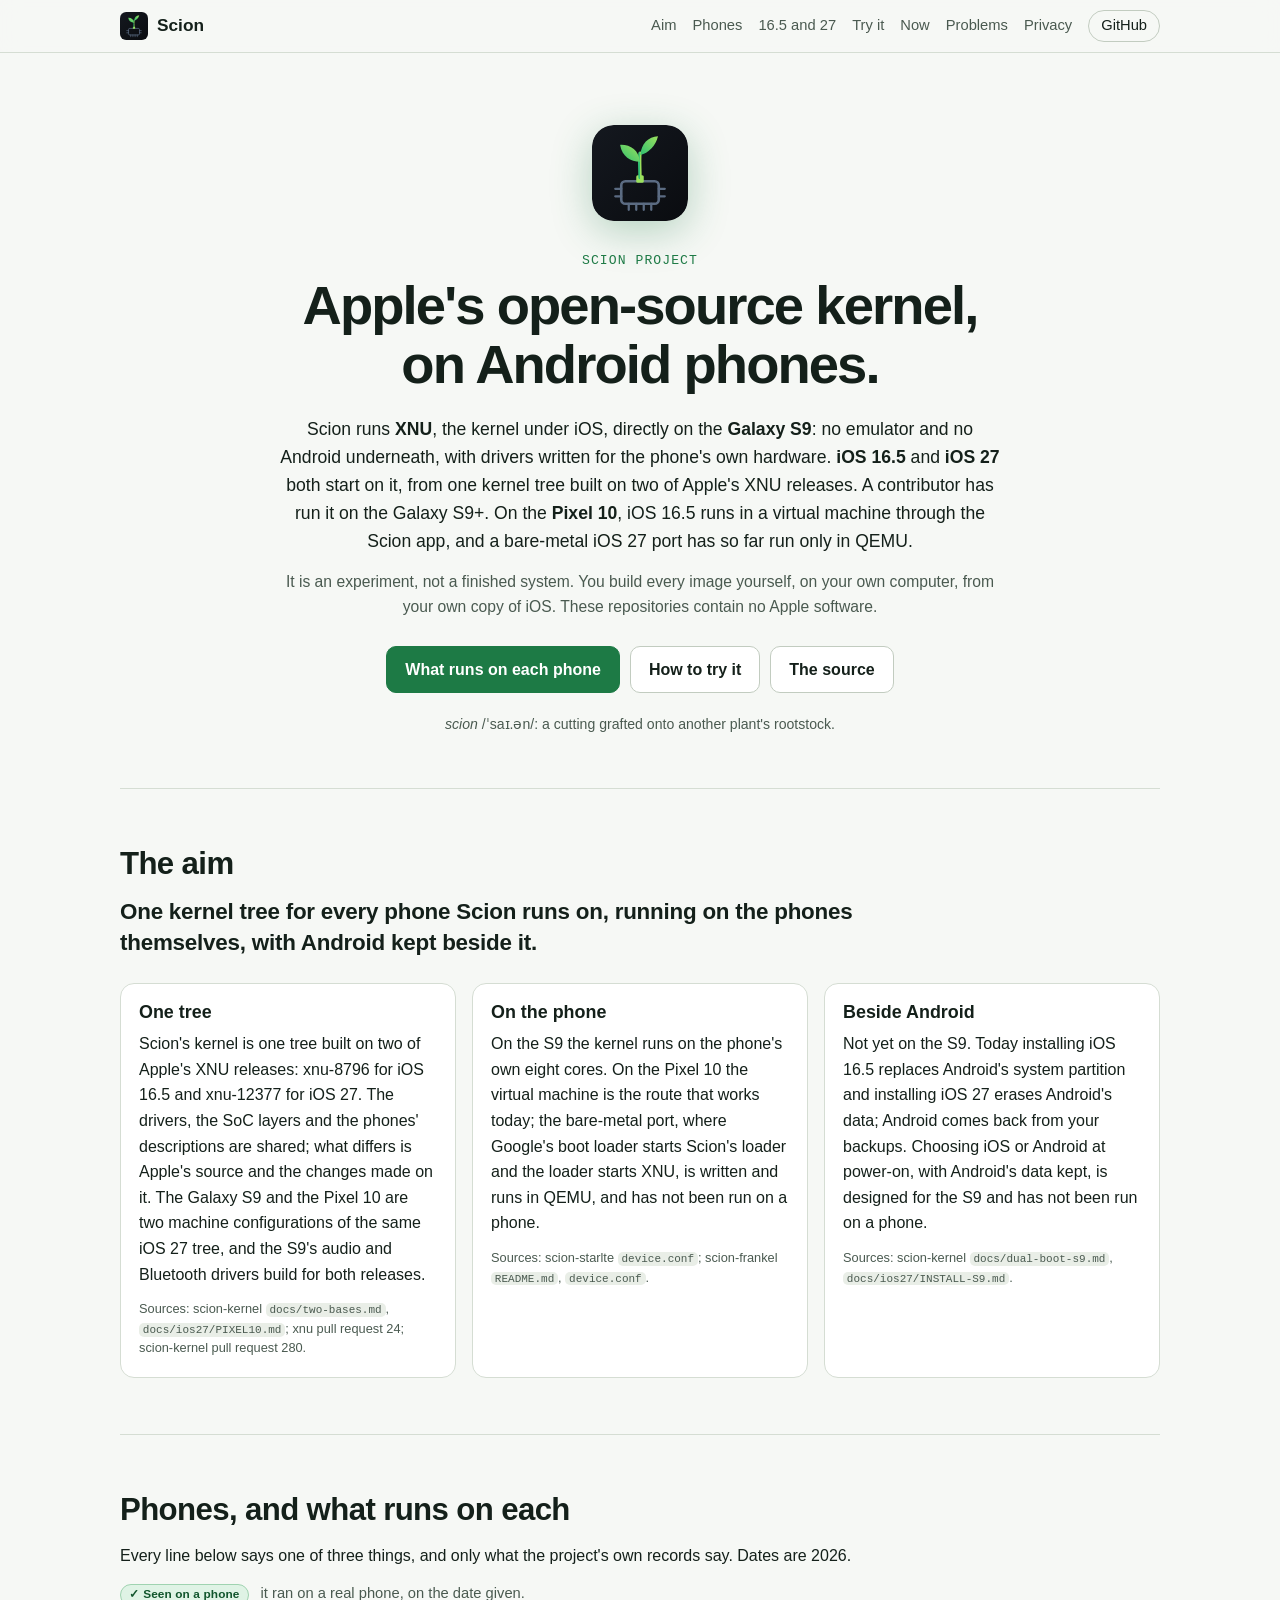
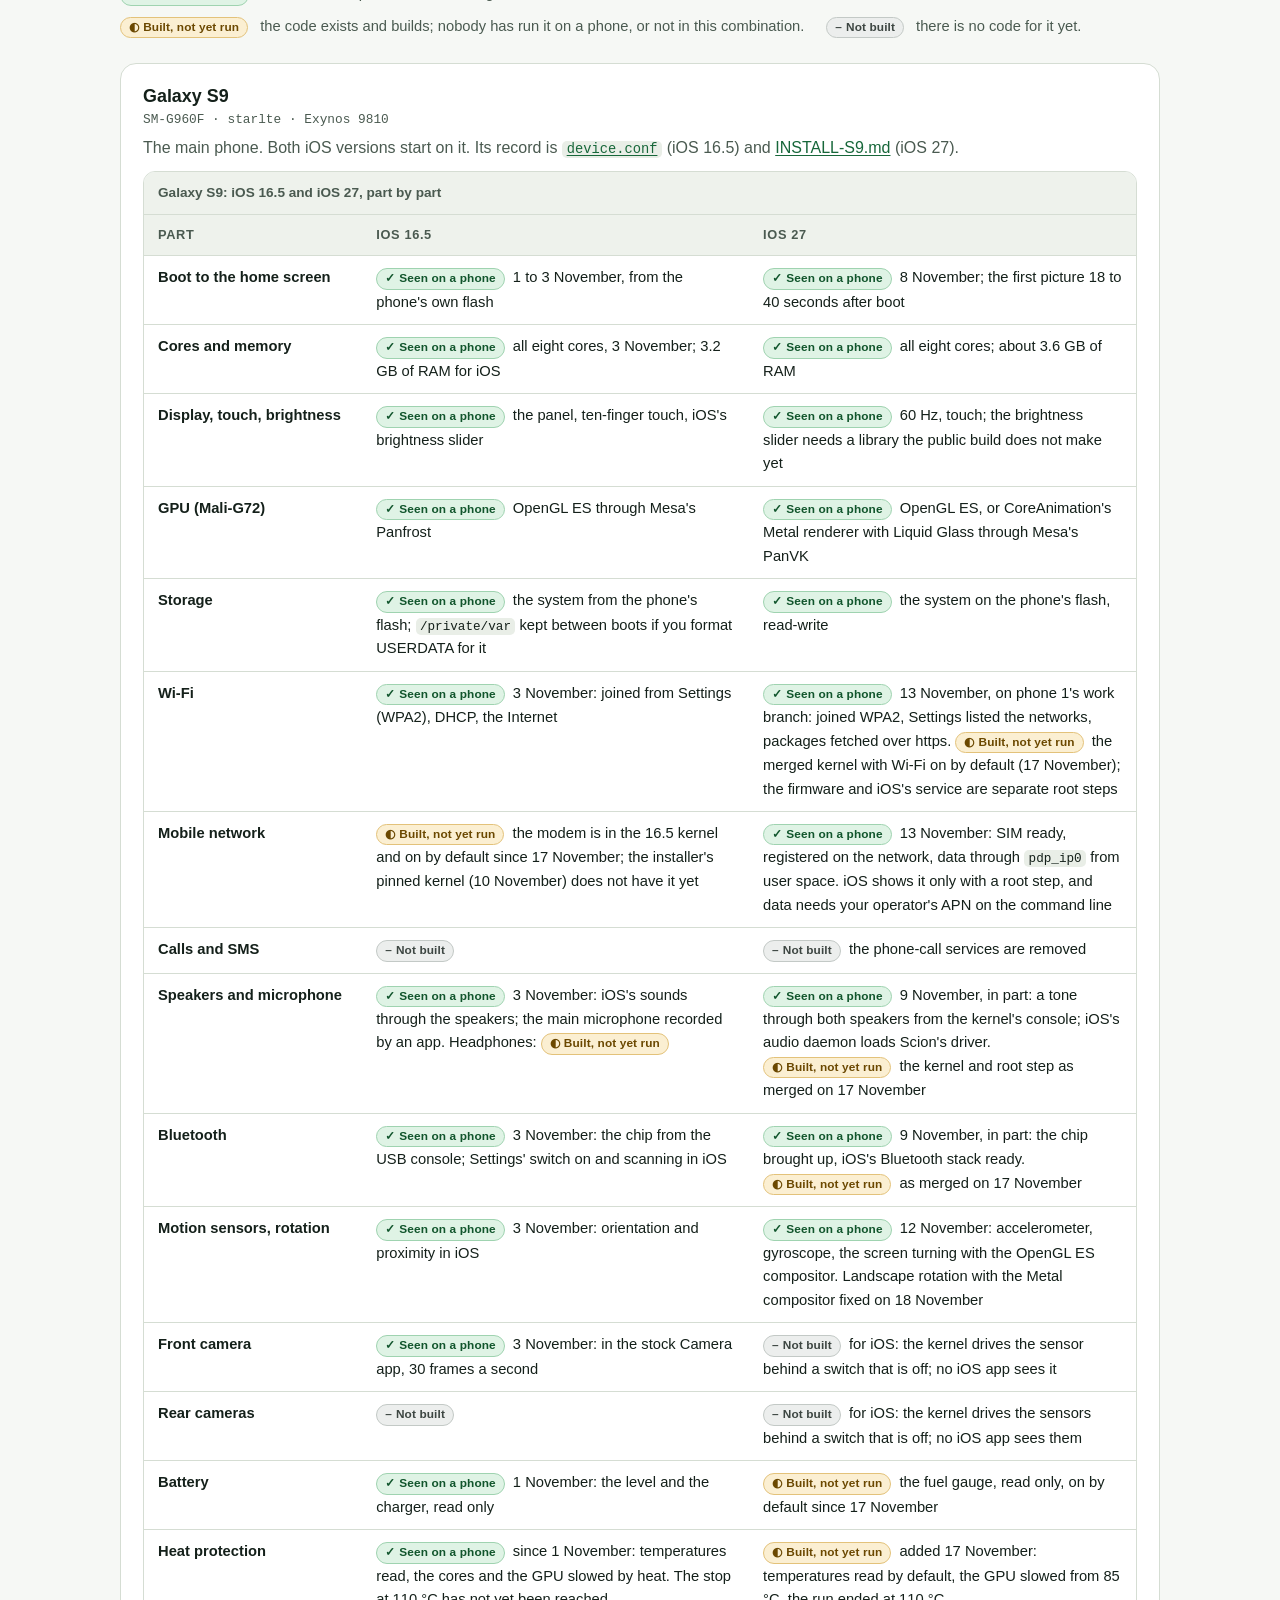
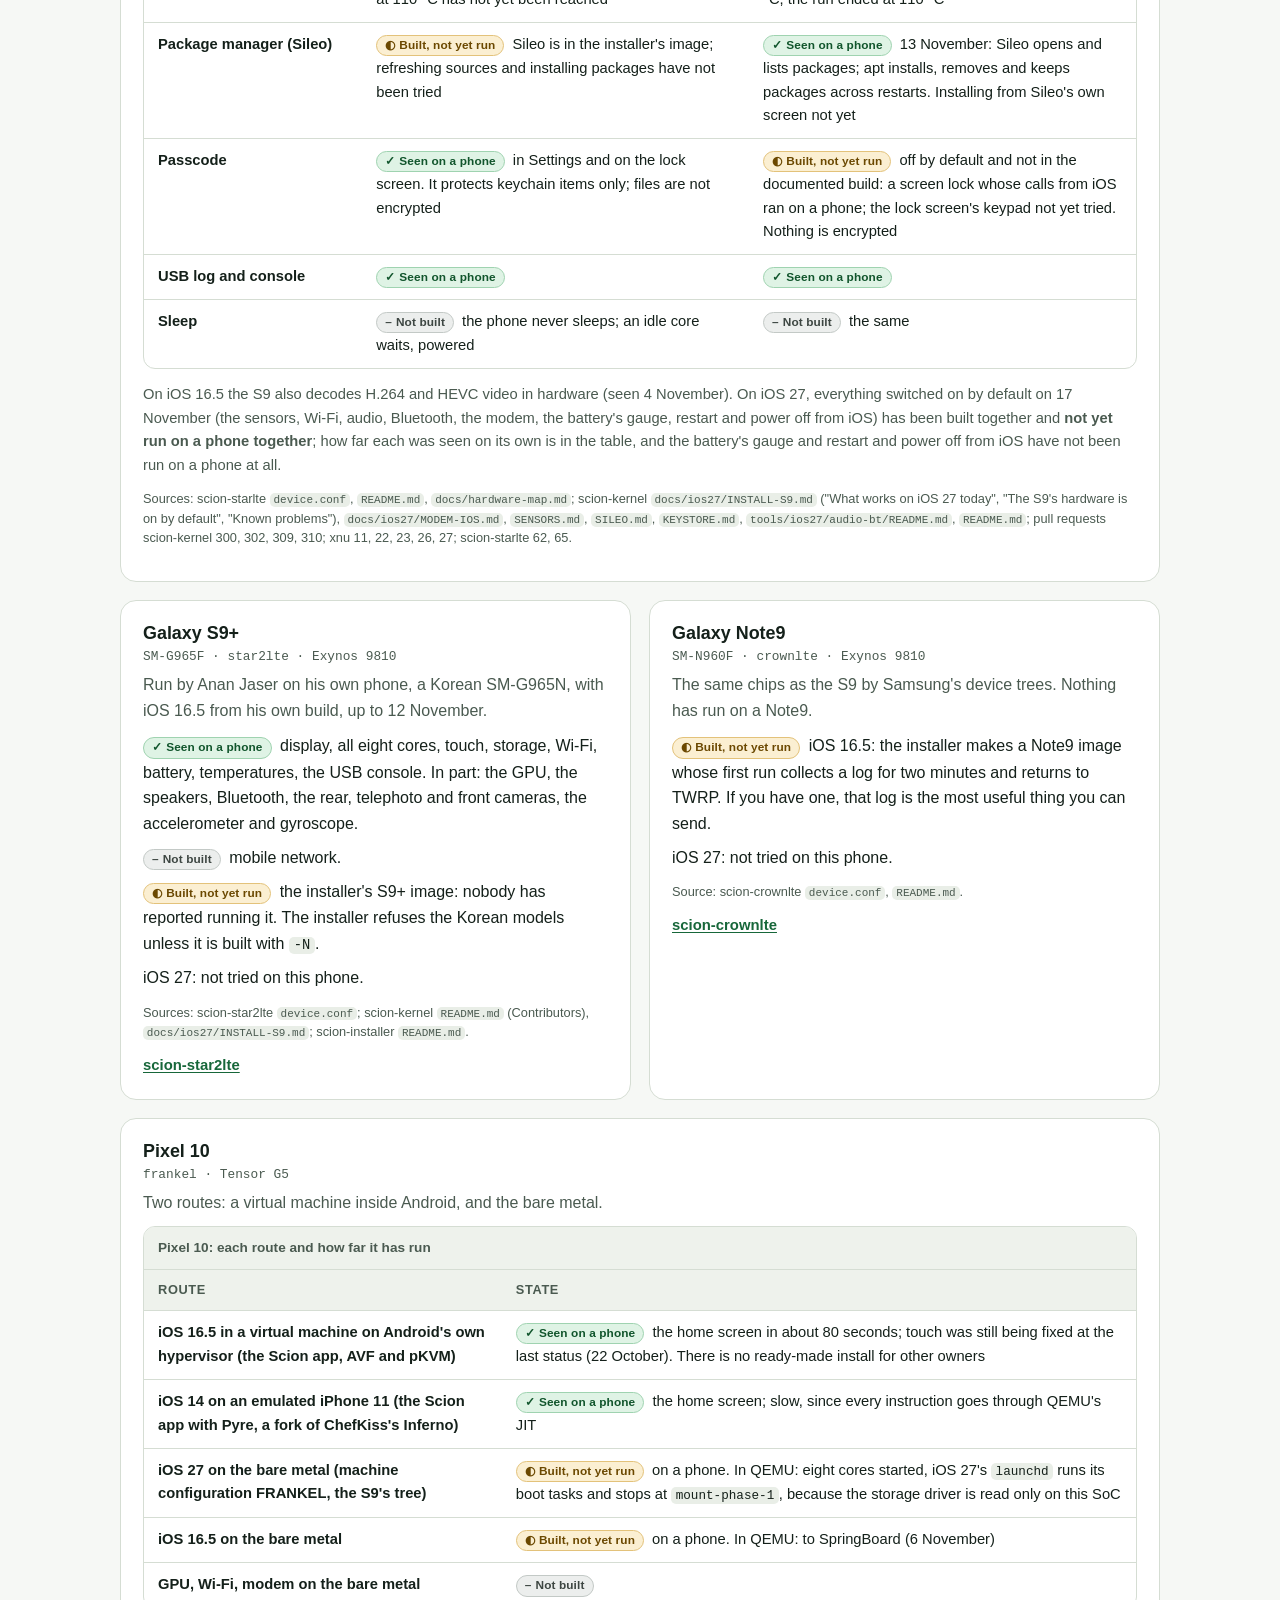
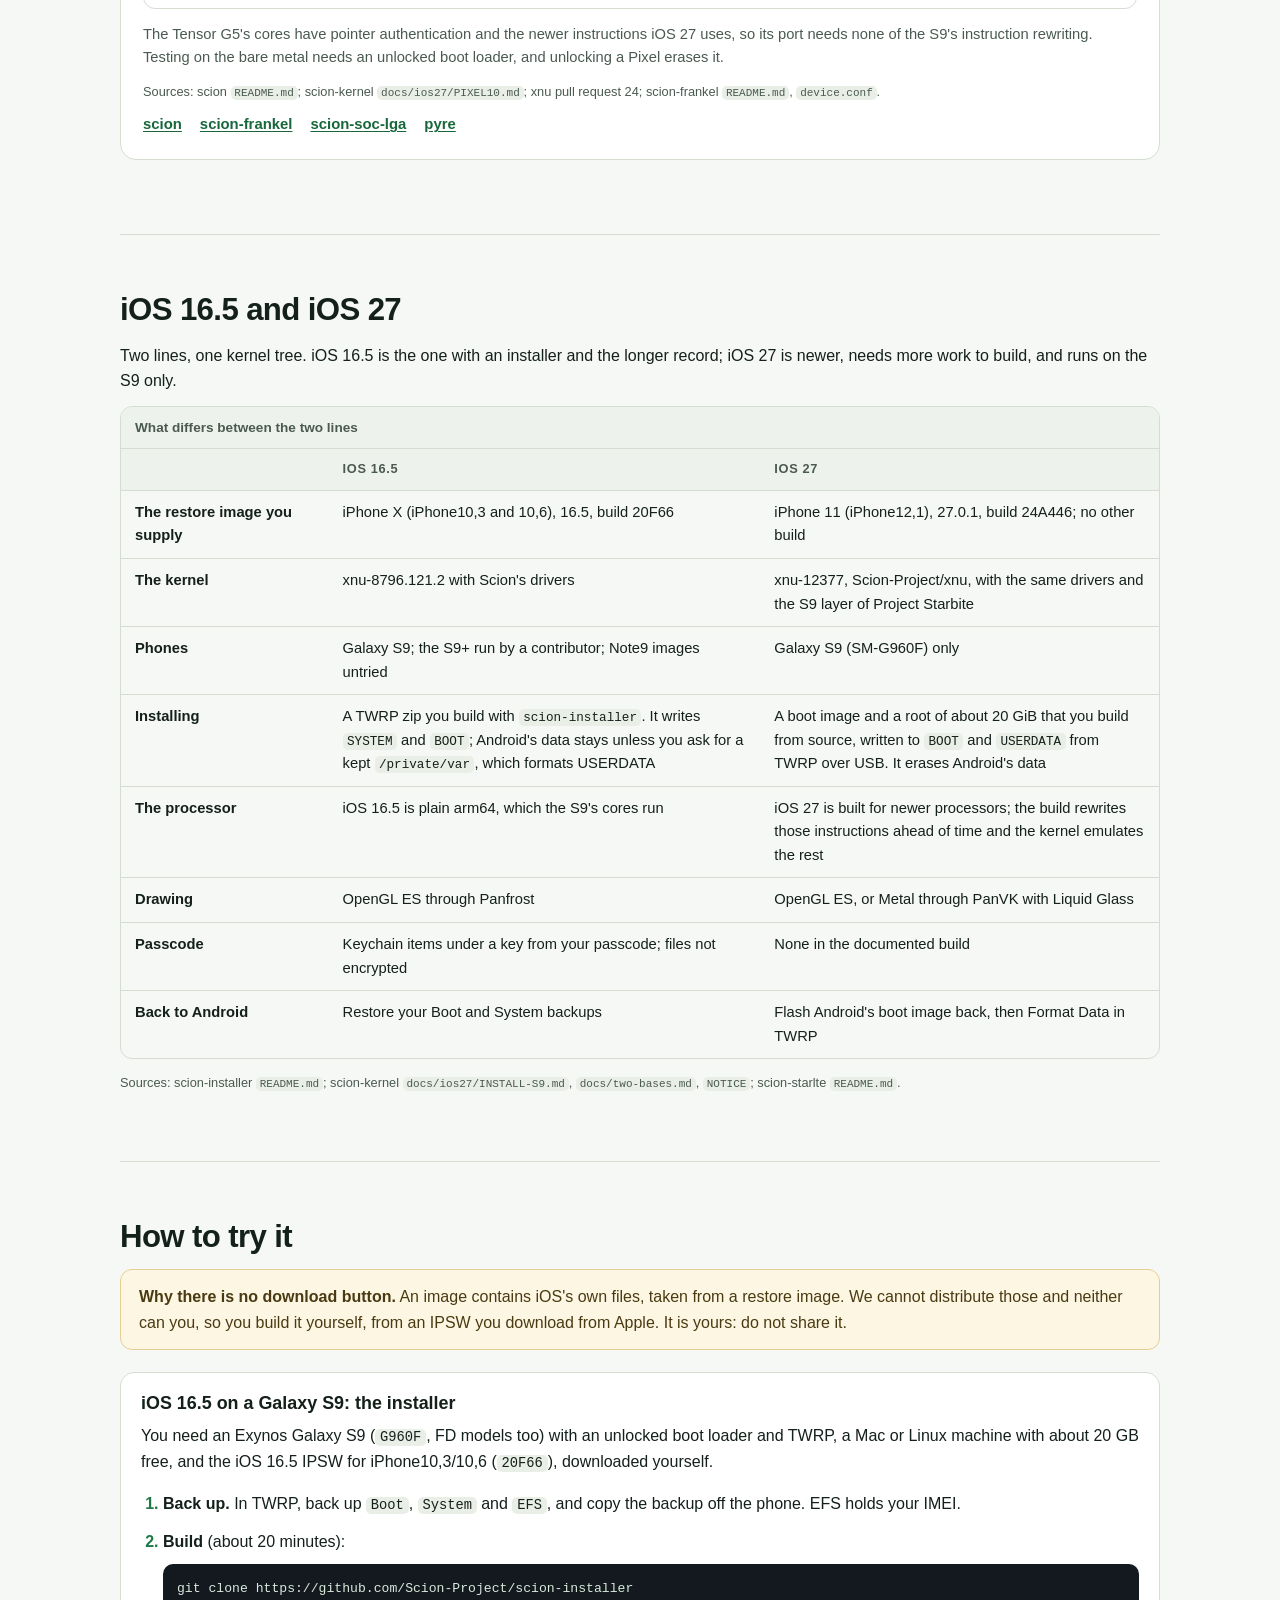
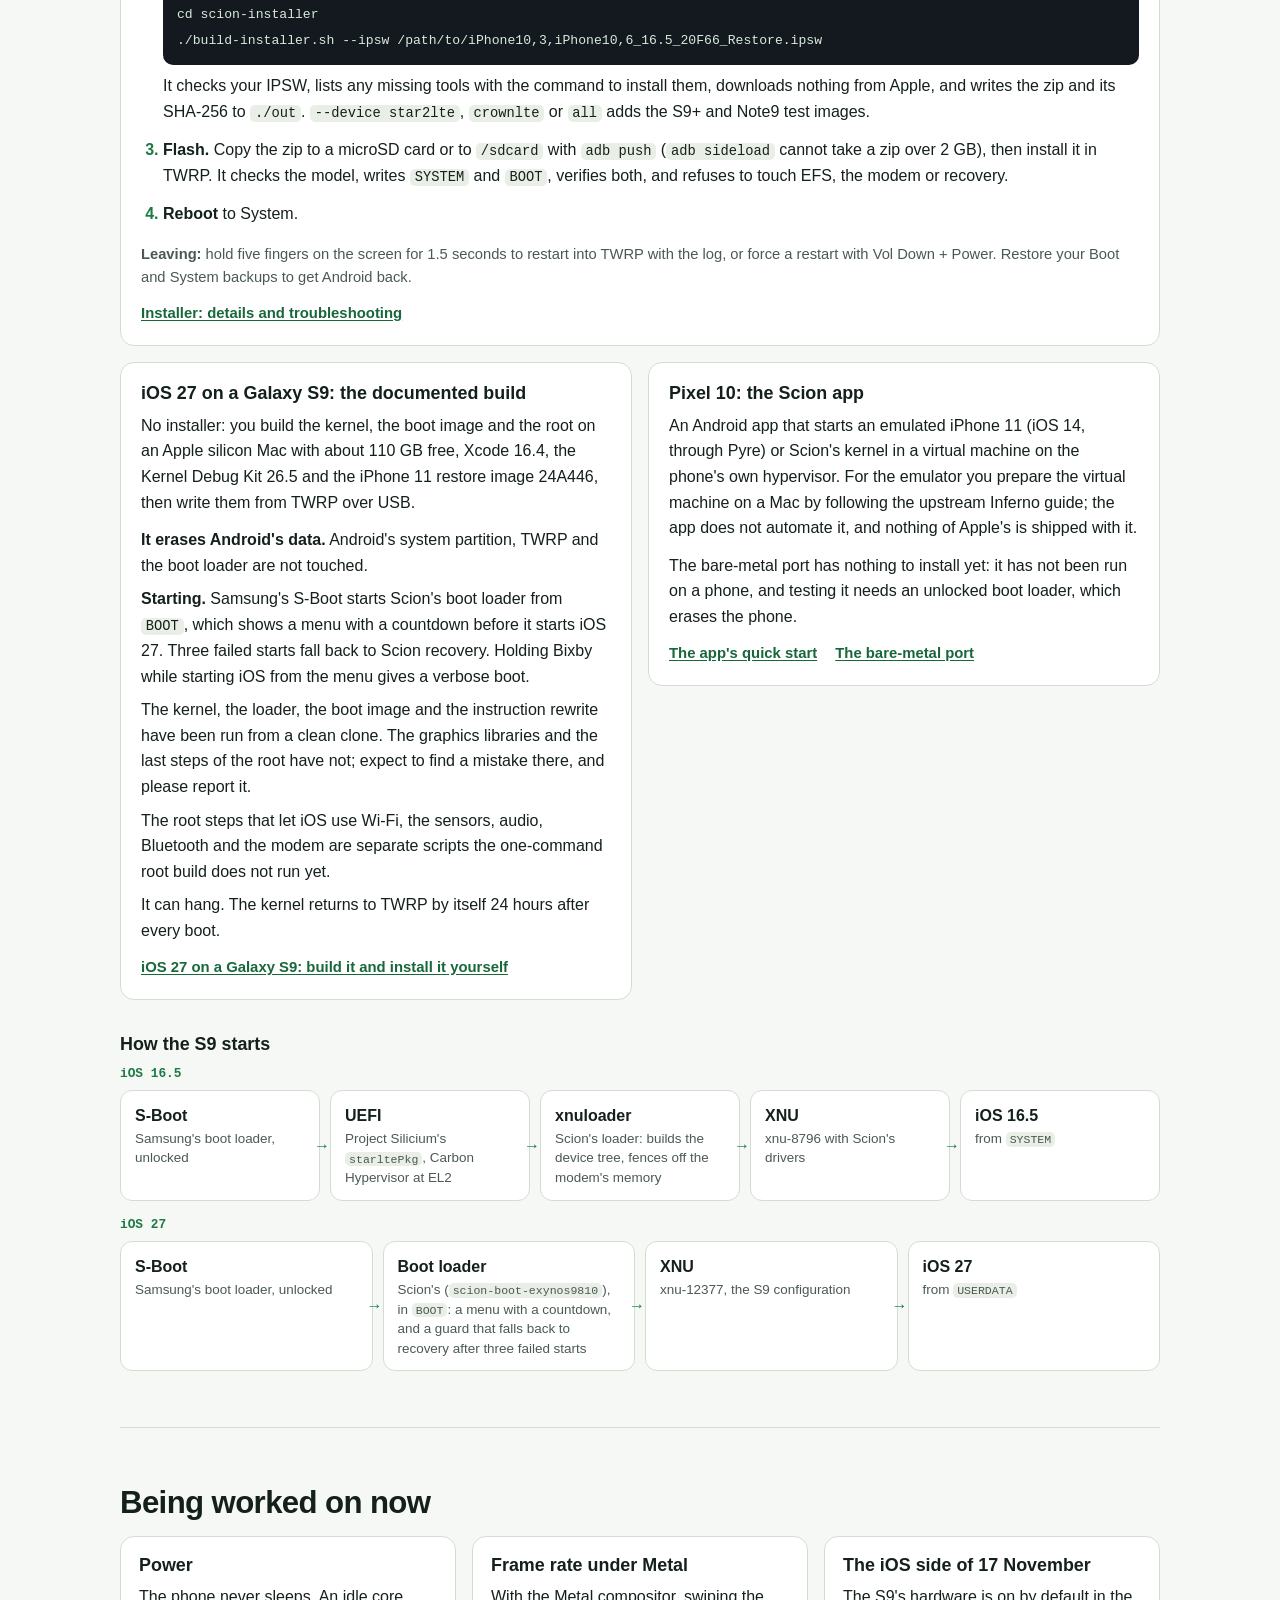
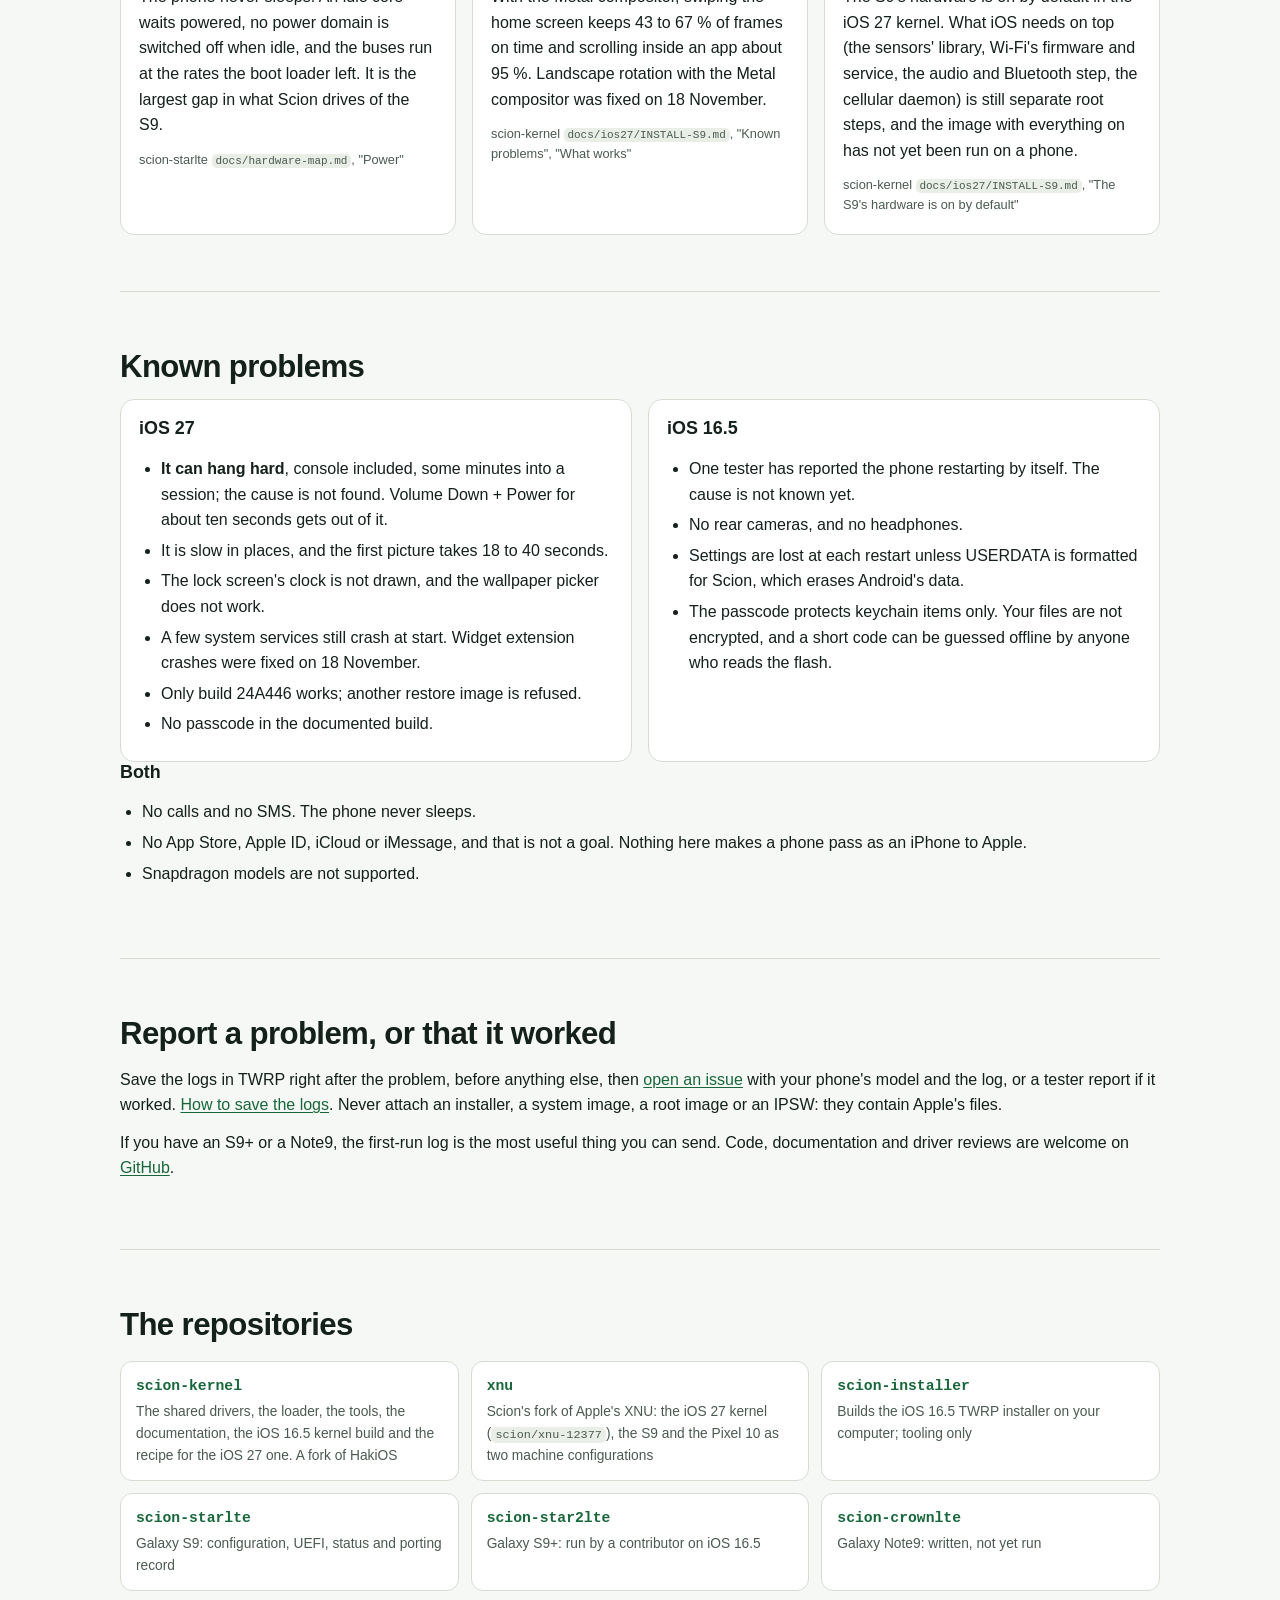
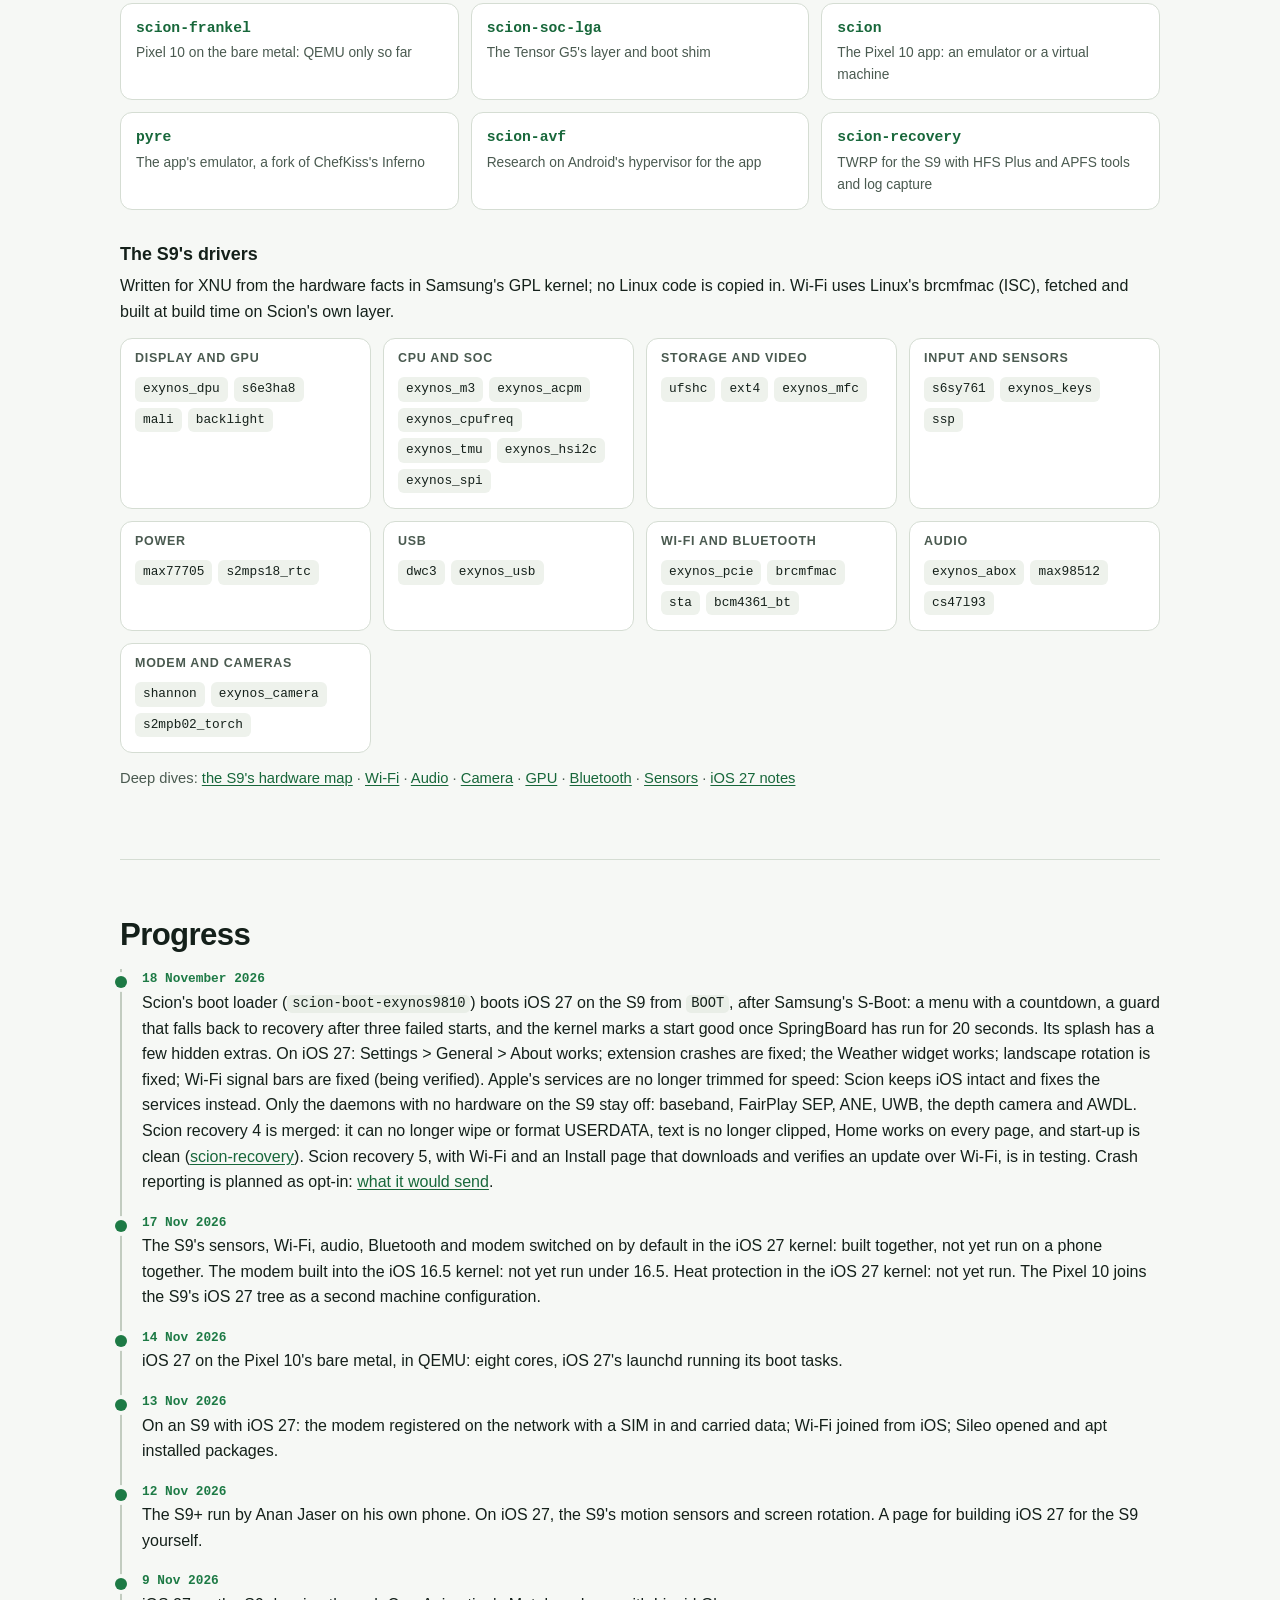
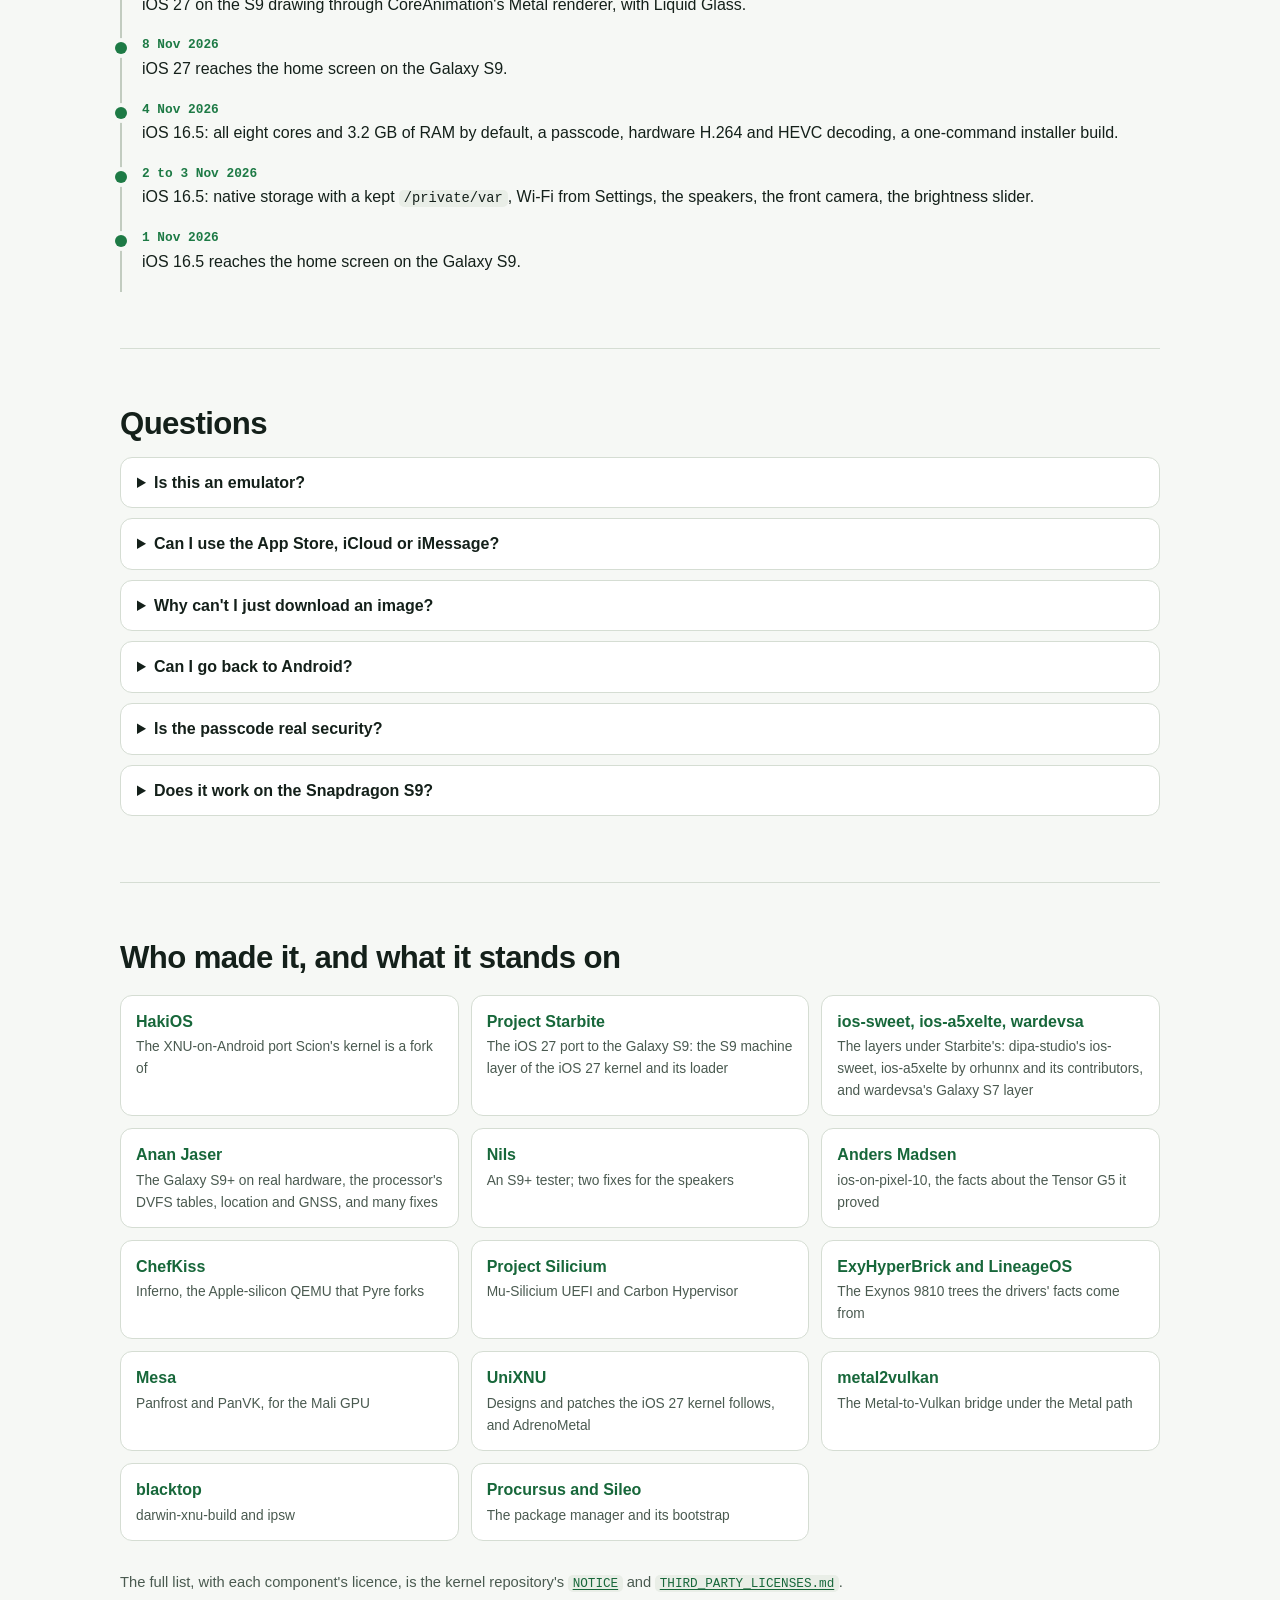
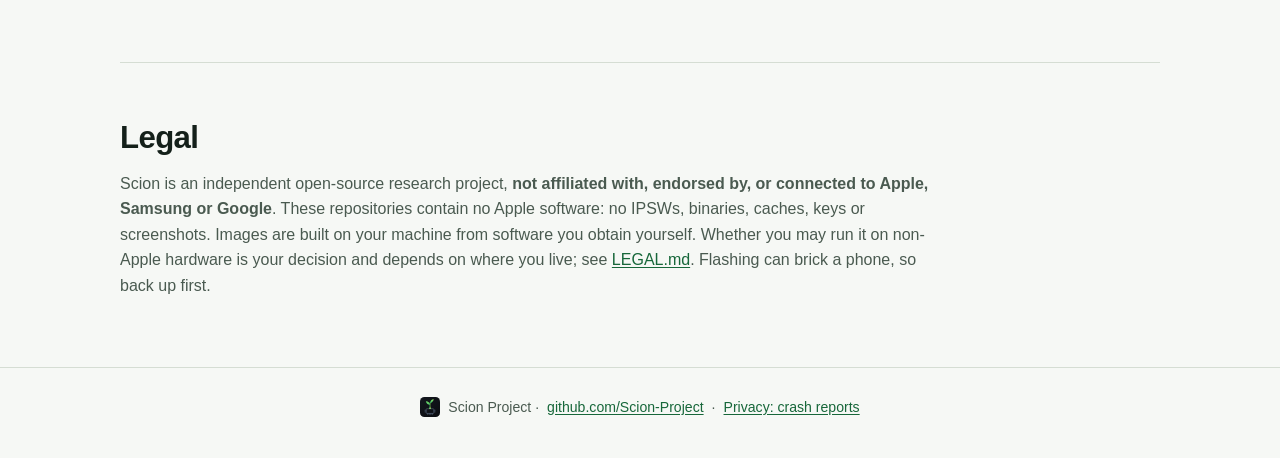
==== commit 43535615: "Site: 18 November 2026 update, boot loader, recovery 4, crash-report privacy page" ====
--- a/index.html
+++ b/index.html
@@ -34,6 +34,7 @@
       <a href="#try">Try it</a>
       <a href="#now">Now</a>
       <a href="#problems">Problems</a>
+      <a href="privacy.html">Privacy</a>
       <a class="gh" href="https://github.com/Scion-Project">GitHub</a>
     </nav>
   </div>
@@ -128,7 +129,7 @@
           <td><span class="st seen">Seen on a phone</span> 9 November, in part: the chip brought up, iOS's Bluetooth stack ready. <span class="st built">Built, not yet run</span> as merged on 17 November</td></tr>
         <tr><th scope="row">Motion sensors, rotation</th>
           <td><span class="st seen">Seen on a phone</span> 3 November: orientation and proximity in iOS</td>
-          <td><span class="st seen">Seen on a phone</span> 12 November: accelerometer, gyroscope, the screen turning with the OpenGL ES compositor. With the Metal compositor a turn freezes the screen</td></tr>
+          <td><span class="st seen">Seen on a phone</span> 12 November: accelerometer, gyroscope, the screen turning with the OpenGL ES compositor. Landscape rotation with the Metal compositor fixed on 18 November</td></tr>
         <tr><th scope="row">Front camera</th>
           <td><span class="st seen">Seen on a phone</span> 3 November: in the stock Camera app, 30 frames a second</td>
           <td><span class="st none">Not built</span> for iOS: the kernel drives the sensor behind a switch that is off; no iOS app sees it</td></tr>
@@ -270,6 +271,7 @@
     <p>No installer: you build the kernel, the boot image and the root on an Apple silicon Mac with about 110 GB free, Xcode 16.4, the Kernel Debug Kit 26.5 and the iPhone 11 restore image 24A446, then write them from TWRP over USB.</p>
     <ul class="plain">
       <li><b>It erases Android's data.</b> Android's system partition, TWRP and the boot loader are not touched.</li>
+      <li><b>Starting.</b> Samsung's S-Boot starts Scion's boot loader from <code>BOOT</code>, which shows a menu with a countdown before it starts iOS 27. Three failed starts fall back to Scion recovery. Holding Bixby while starting iOS from the menu gives a verbose boot.</li>
       <li>The kernel, the loader, the boot image and the instruction rewrite have been run from a clean clone. The graphics libraries and the last steps of the root have not; expect to find a mistake there, and please report it.</li>
       <li>The root steps that let iOS use Wi-Fi, the sensors, audio, Bluetooth and the modem are separate scripts the one-command root build does not run yet.</li>
       <li>It can hang. The kernel returns to TWRP by itself 24 hours after every boot.</li>
@@ -301,7 +303,7 @@
       <p class="chain-label">iOS 27</p>
       <ol class="chain">
         <li><b>S-Boot</b><span>Samsung's boot loader, unlocked</span></li>
-        <li><b>Loader</b><span>Project Starbite's, in <code>BOOT</code>, carrying the kernel and the device tree</span></li>
+        <li><b>Boot loader</b><span>Scion's (<code>scion-boot-exynos9810</code>), in <code>BOOT</code>: a menu with a countdown, and a guard that falls back to recovery after three failed starts</span></li>
         <li><b>XNU</b><span>xnu-12377, the S9 configuration</span></li>
         <li><b>iOS 27</b><span>from <code>USERDATA</code></span></li>
       </ol>
@@ -313,7 +315,7 @@
   <h2 id="now-title">Being worked on now</h2>
   <ul class="cards">
     <li><h3>Power</h3><p>The phone never sleeps. An idle core waits powered, no power domain is switched off when idle, and the buses run at the rates the boot loader left. It is the largest gap in what Scion drives of the S9.</p><p class="src">scion-starlte <code>docs/hardware-map.md</code>, "Power"</p></li>
-    <li><h3>Frame rate under Metal</h3><p>With the Metal compositor, swiping the home screen keeps 43 to 67 % of frames on time and scrolling inside an app about 95 %. Rotation with the Metal compositor freezes the screen.</p><p class="src">scion-kernel <code>docs/ios27/INSTALL-S9.md</code>, "Known problems", "What works"</p></li>
+    <li><h3>Frame rate under Metal</h3><p>With the Metal compositor, swiping the home screen keeps 43 to 67 % of frames on time and scrolling inside an app about 95 %. Landscape rotation with the Metal compositor was fixed on 18 November.</p><p class="src">scion-kernel <code>docs/ios27/INSTALL-S9.md</code>, "Known problems", "What works"</p></li>
     <li><h3>The iOS side of 17 November</h3><p>The S9's hardware is on by default in the iOS 27 kernel. What iOS needs on top (the sensors' library, Wi-Fi's firmware and service, the audio and Bluetooth step, the cellular daemon) is still separate root steps, and the image with everything on has not yet been run on a phone.</p><p class="src">scion-kernel <code>docs/ios27/INSTALL-S9.md</code>, "The S9's hardware is on by default"</p></li>
   </ul>
 </section>
@@ -327,7 +329,7 @@
         <li><b>It can hang hard</b>, console included, some minutes into a session; the cause is not found. Volume Down + Power for about ten seconds gets out of it.</li>
         <li>It is slow in places, and the first picture takes 18 to 40 seconds.</li>
         <li>The lock screen's clock is not drawn, and the wallpaper picker does not work.</li>
-        <li>A few system services and widget extensions crash at start.</li>
+        <li>A few system services still crash at start. Widget extension crashes were fixed on 18 November.</li>
         <li>Only build 24A446 works; another restore image is refused.</li>
         <li>No passcode in the documented build.</li>
       </ul>
@@ -392,6 +394,7 @@
 <section id="progress" aria-labelledby="progress-title">
   <h2 id="progress-title">Progress</h2>
   <ol class="timeline" reversed>
+    <li><time datetime="2026-11-18">18 November 2026</time><span>Scion's boot loader (<code>scion-boot-exynos9810</code>) boots iOS 27 on the S9 from <code>BOOT</code>, after Samsung's S-Boot: a menu with a countdown, a guard that falls back to recovery after three failed starts, and the kernel marks a start good once SpringBoard has run for 20 seconds. Its splash has a few hidden extras. On iOS 27: Settings &gt; General &gt; About works; extension crashes are fixed; the Weather widget works; landscape rotation is fixed; Wi-Fi signal bars are fixed (being verified). Apple's services are no longer trimmed for speed: Scion keeps iOS intact and fixes the services instead. Only the daemons with no hardware on the S9 stay off: baseband, FairPlay SEP, ANE, UWB, the depth camera and AWDL. Scion recovery 4 is merged: it can no longer wipe or format USERDATA, text is no longer clipped, Home works on every page, and start-up is clean (<a href="https://github.com/Scion-Project/scion-recovery">scion-recovery</a>). Scion recovery 5, with Wi-Fi and an Install page that downloads and verifies an update over Wi-Fi, is in testing. Crash reporting is planned as opt-in: <a href="privacy.html">what it would send</a>.</span></li>
     <li><time datetime="2026-11-17">17 Nov 2026</time><span>The S9's sensors, Wi-Fi, audio, Bluetooth and modem switched on by default in the iOS 27 kernel: built together, not yet run on a phone together. The modem built into the iOS 16.5 kernel: not yet run under 16.5. Heat protection in the iOS 27 kernel: not yet run. The Pixel 10 joins the S9's iOS 27 tree as a second machine configuration.</span></li>
     <li><time datetime="2026-11-14">14 Nov 2026</time><span>iOS 27 on the Pixel 10's bare metal, in QEMU: eight cores, iOS 27's launchd running its boot tasks.</span></li>
     <li><time datetime="2026-11-13">13 Nov 2026</time><span>On an S9 with iOS 27: the modem registered on the network with a SIM in and carried data; Wi-Fi joined from iOS; Sileo opened and apt installed packages.</span></li>
@@ -443,7 +446,7 @@
 </main>
 
 <footer>
-  <img src="logo.svg" alt="" width="20" height="20"> Scion Project · <a href="https://github.com/Scion-Project">github.com/Scion-Project</a>
+  <img src="logo.svg" alt="" width="20" height="20"> Scion Project · <a href="https://github.com/Scion-Project">github.com/Scion-Project</a> · <a href="privacy.html">Privacy: crash reports</a>
 </footer>
 
 </body>
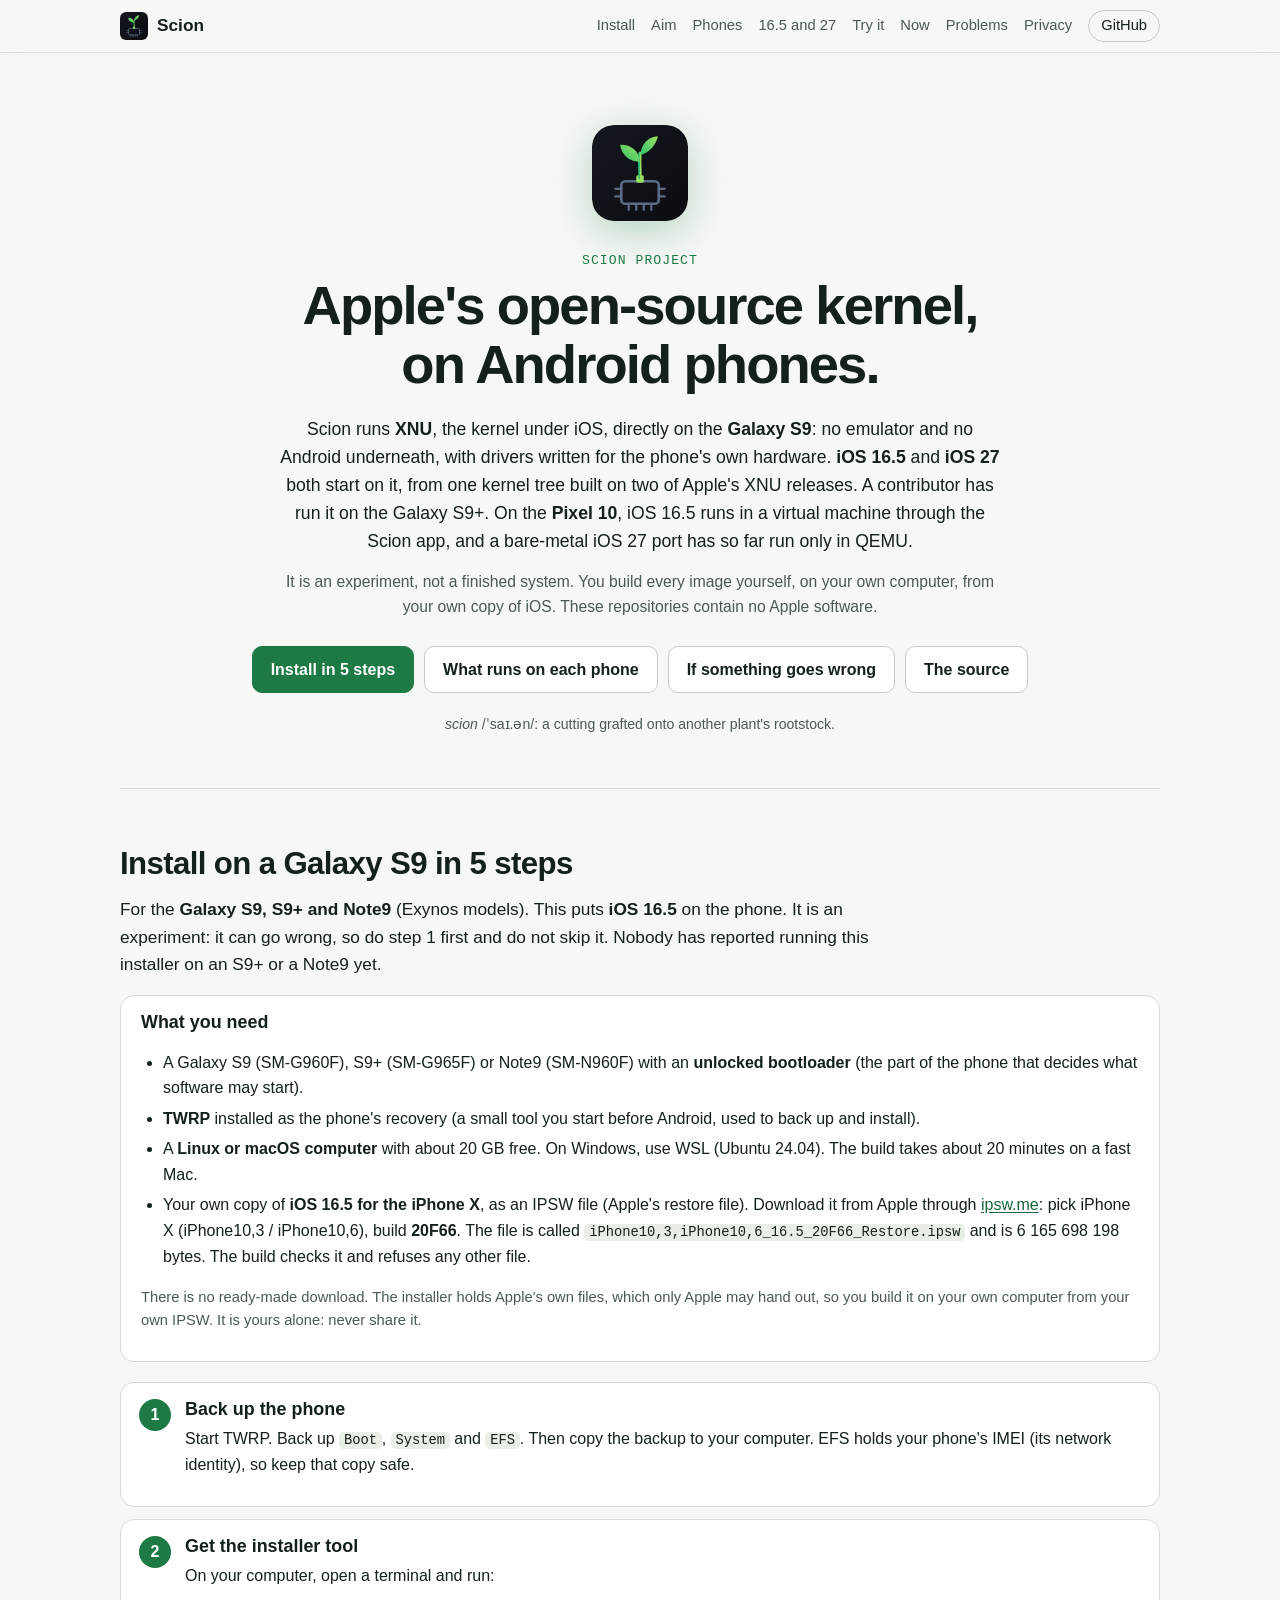
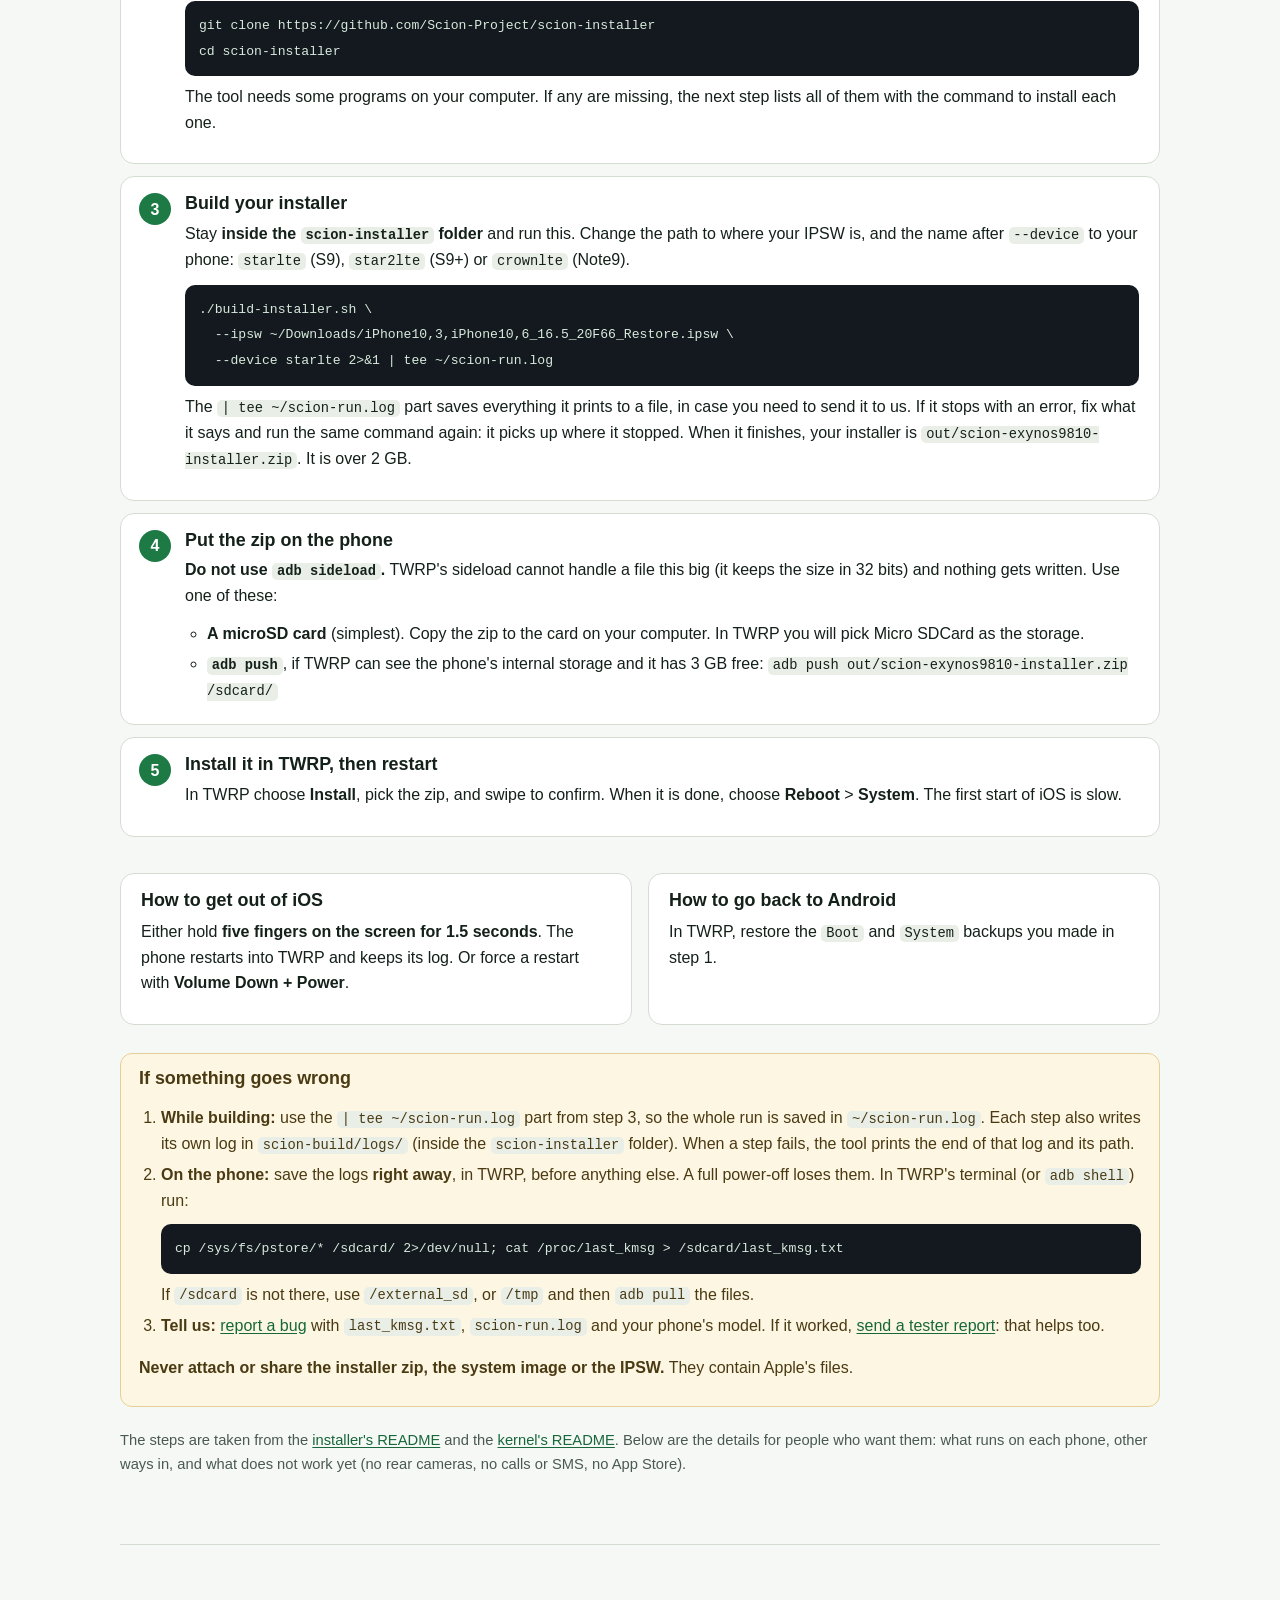
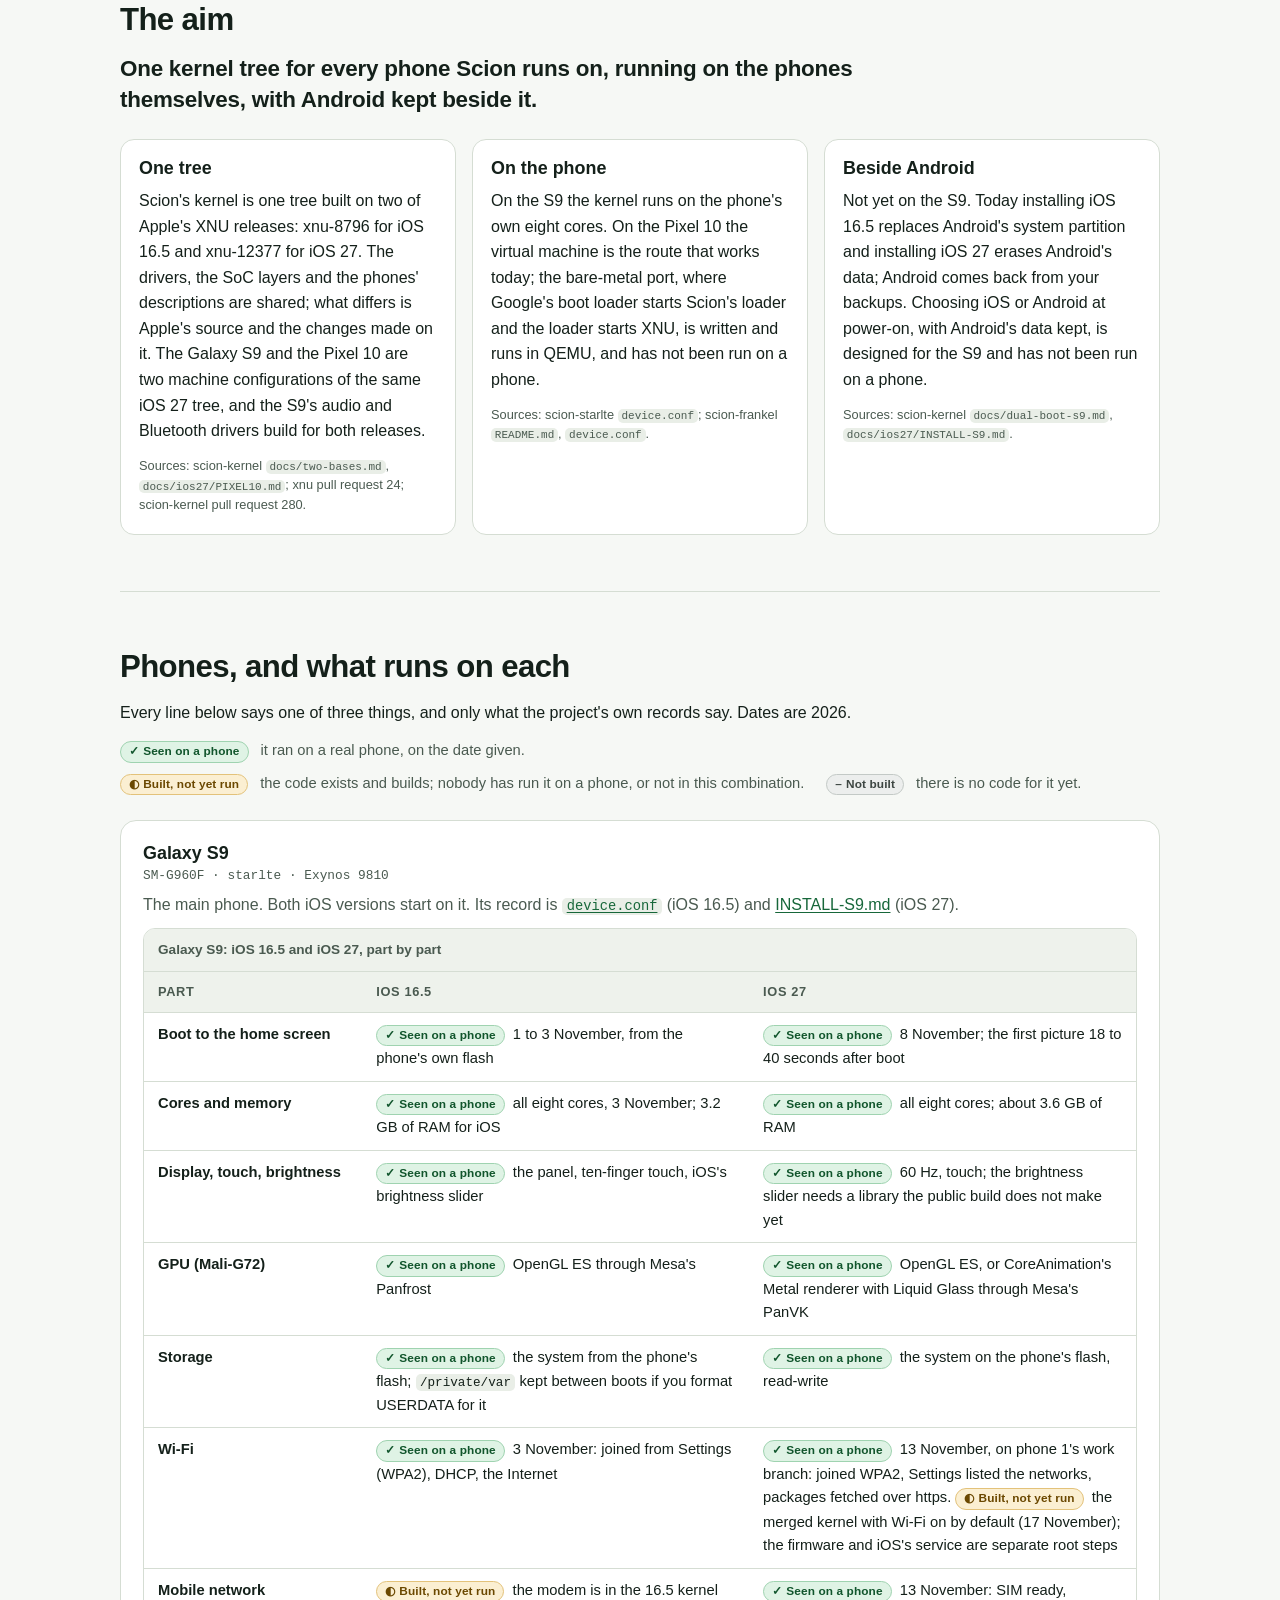
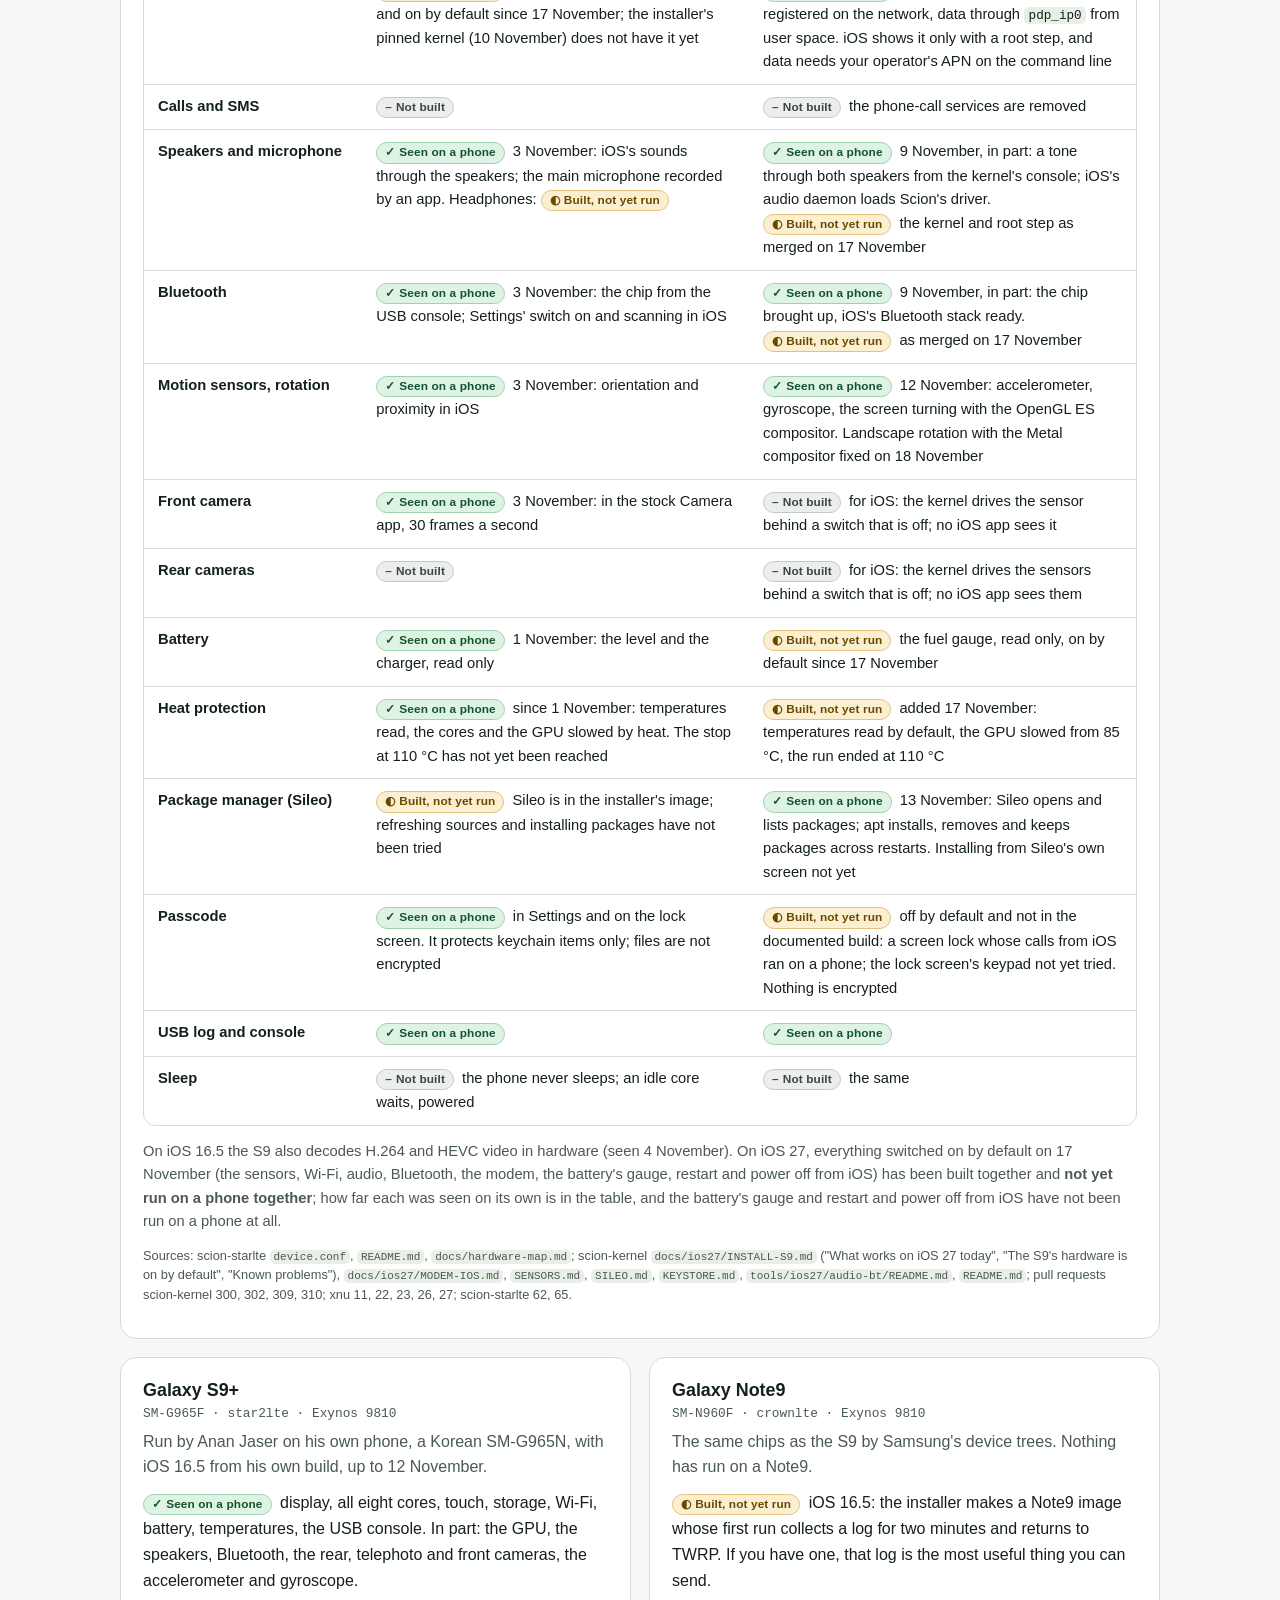
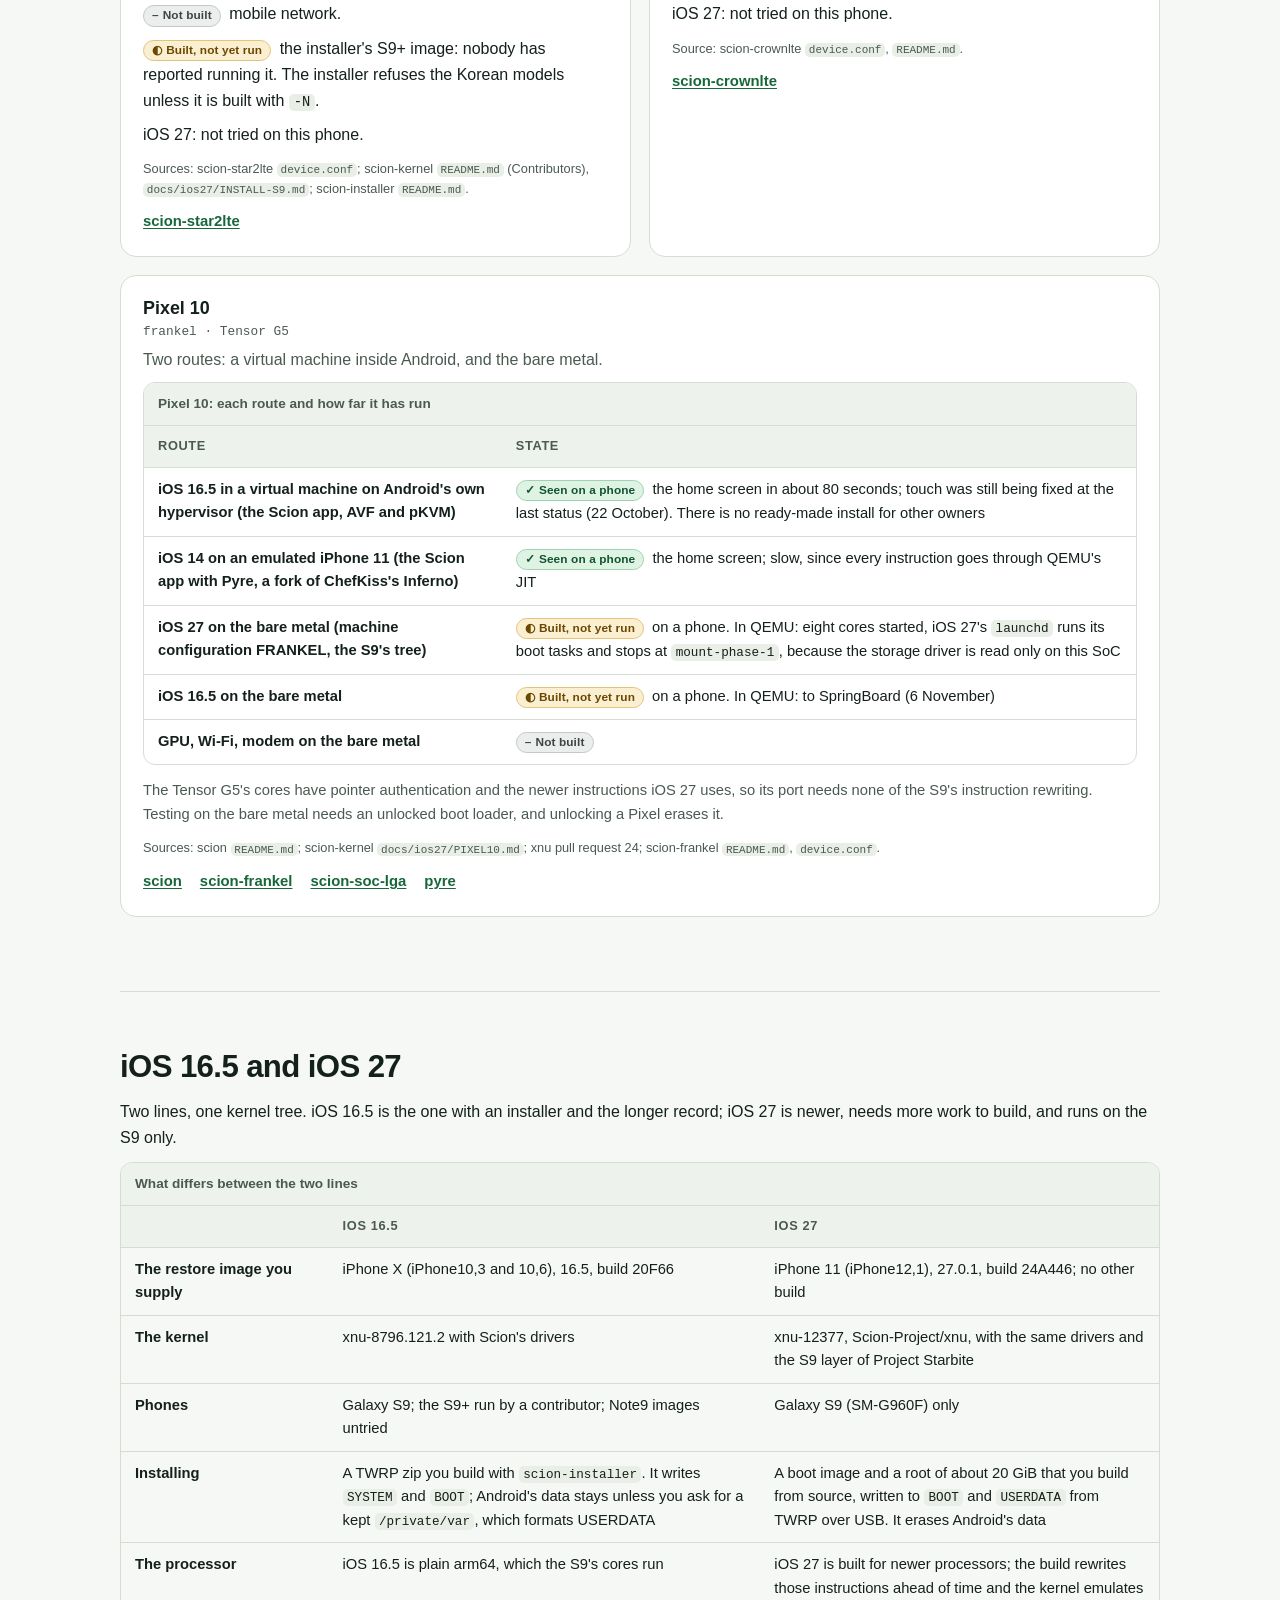
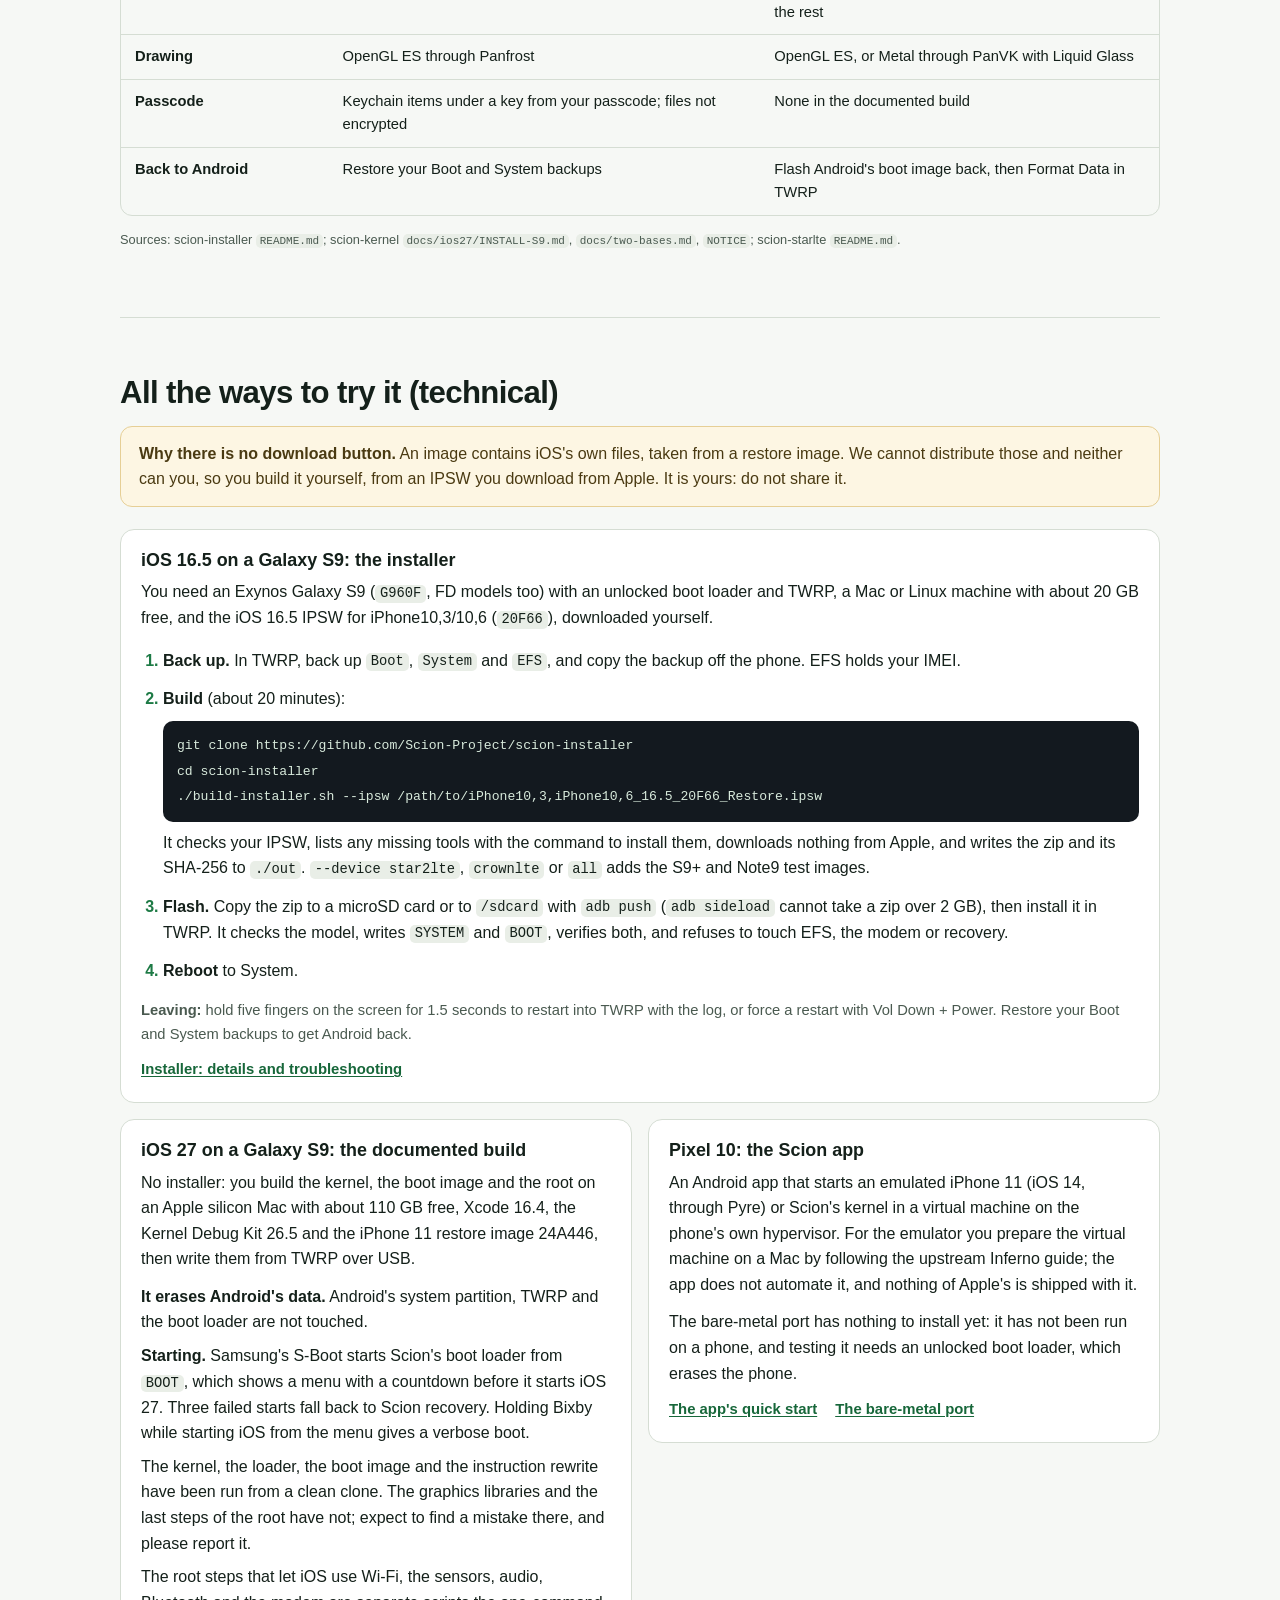
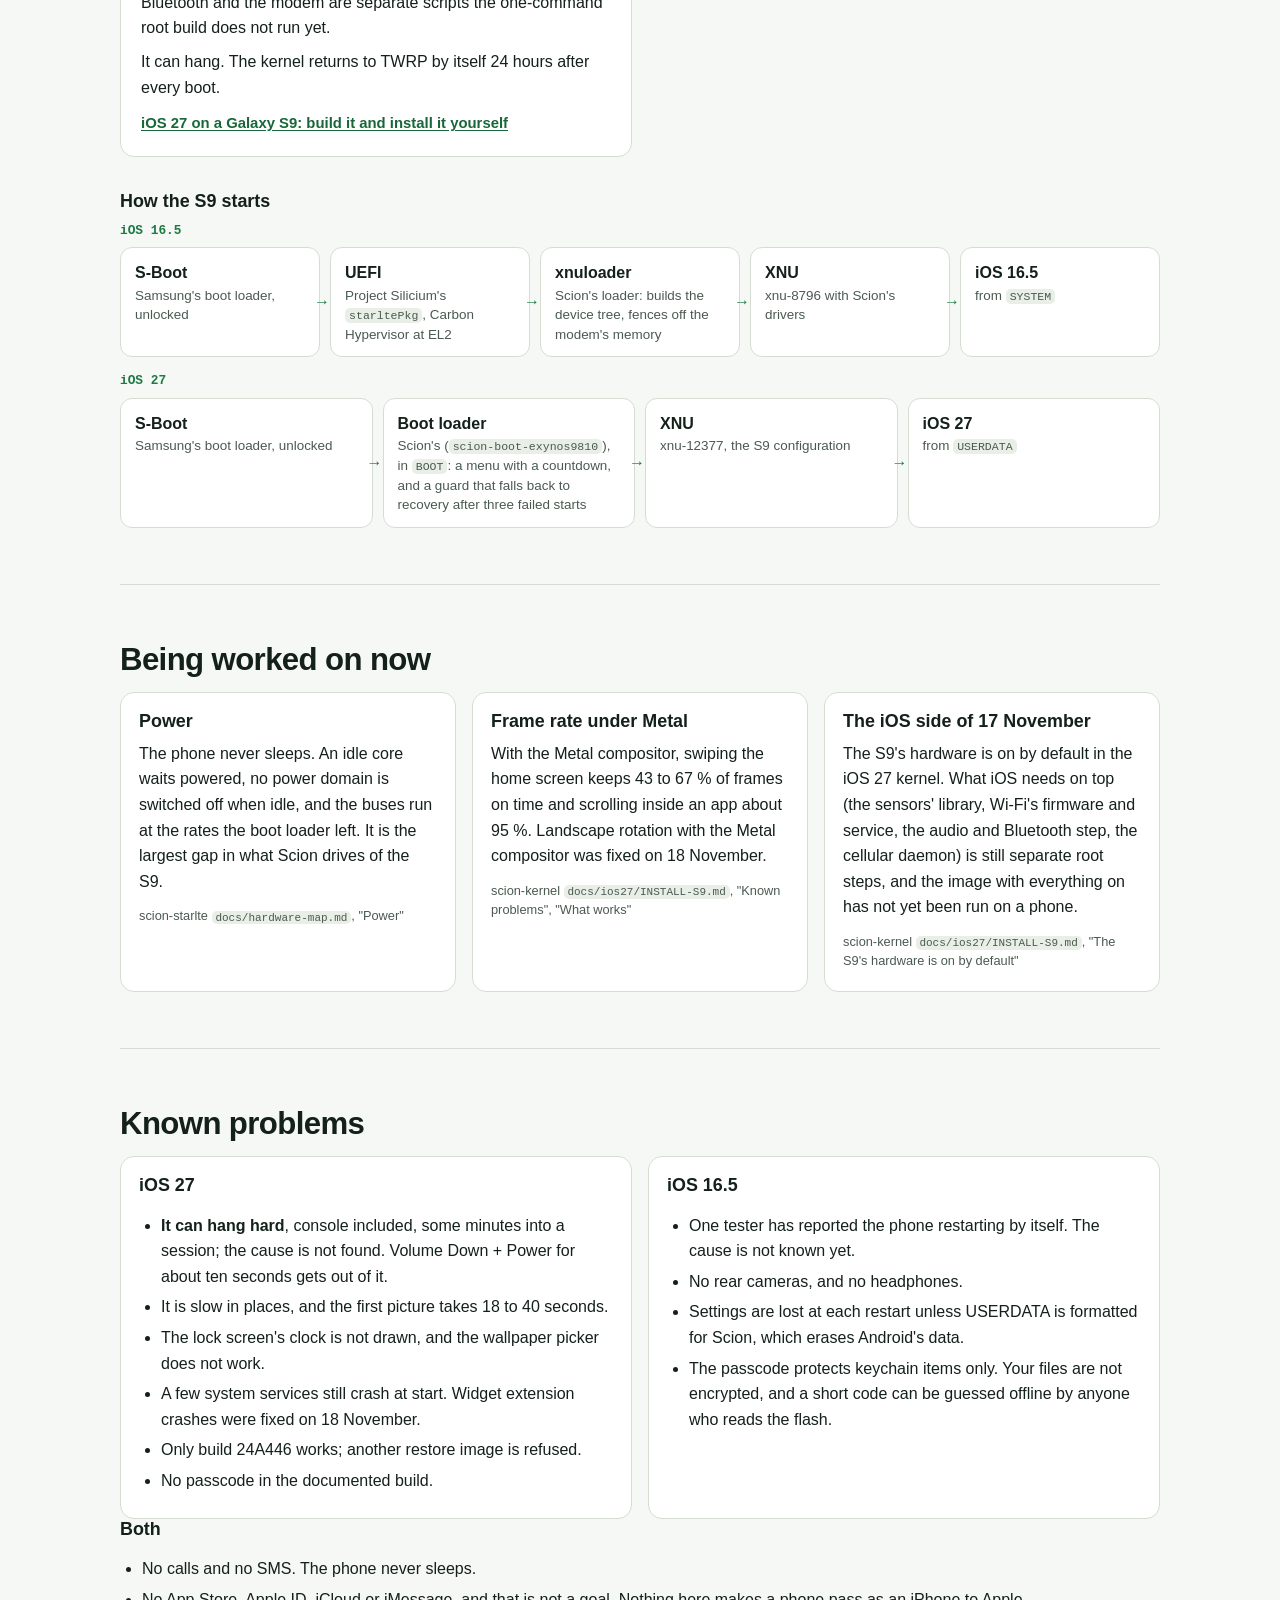
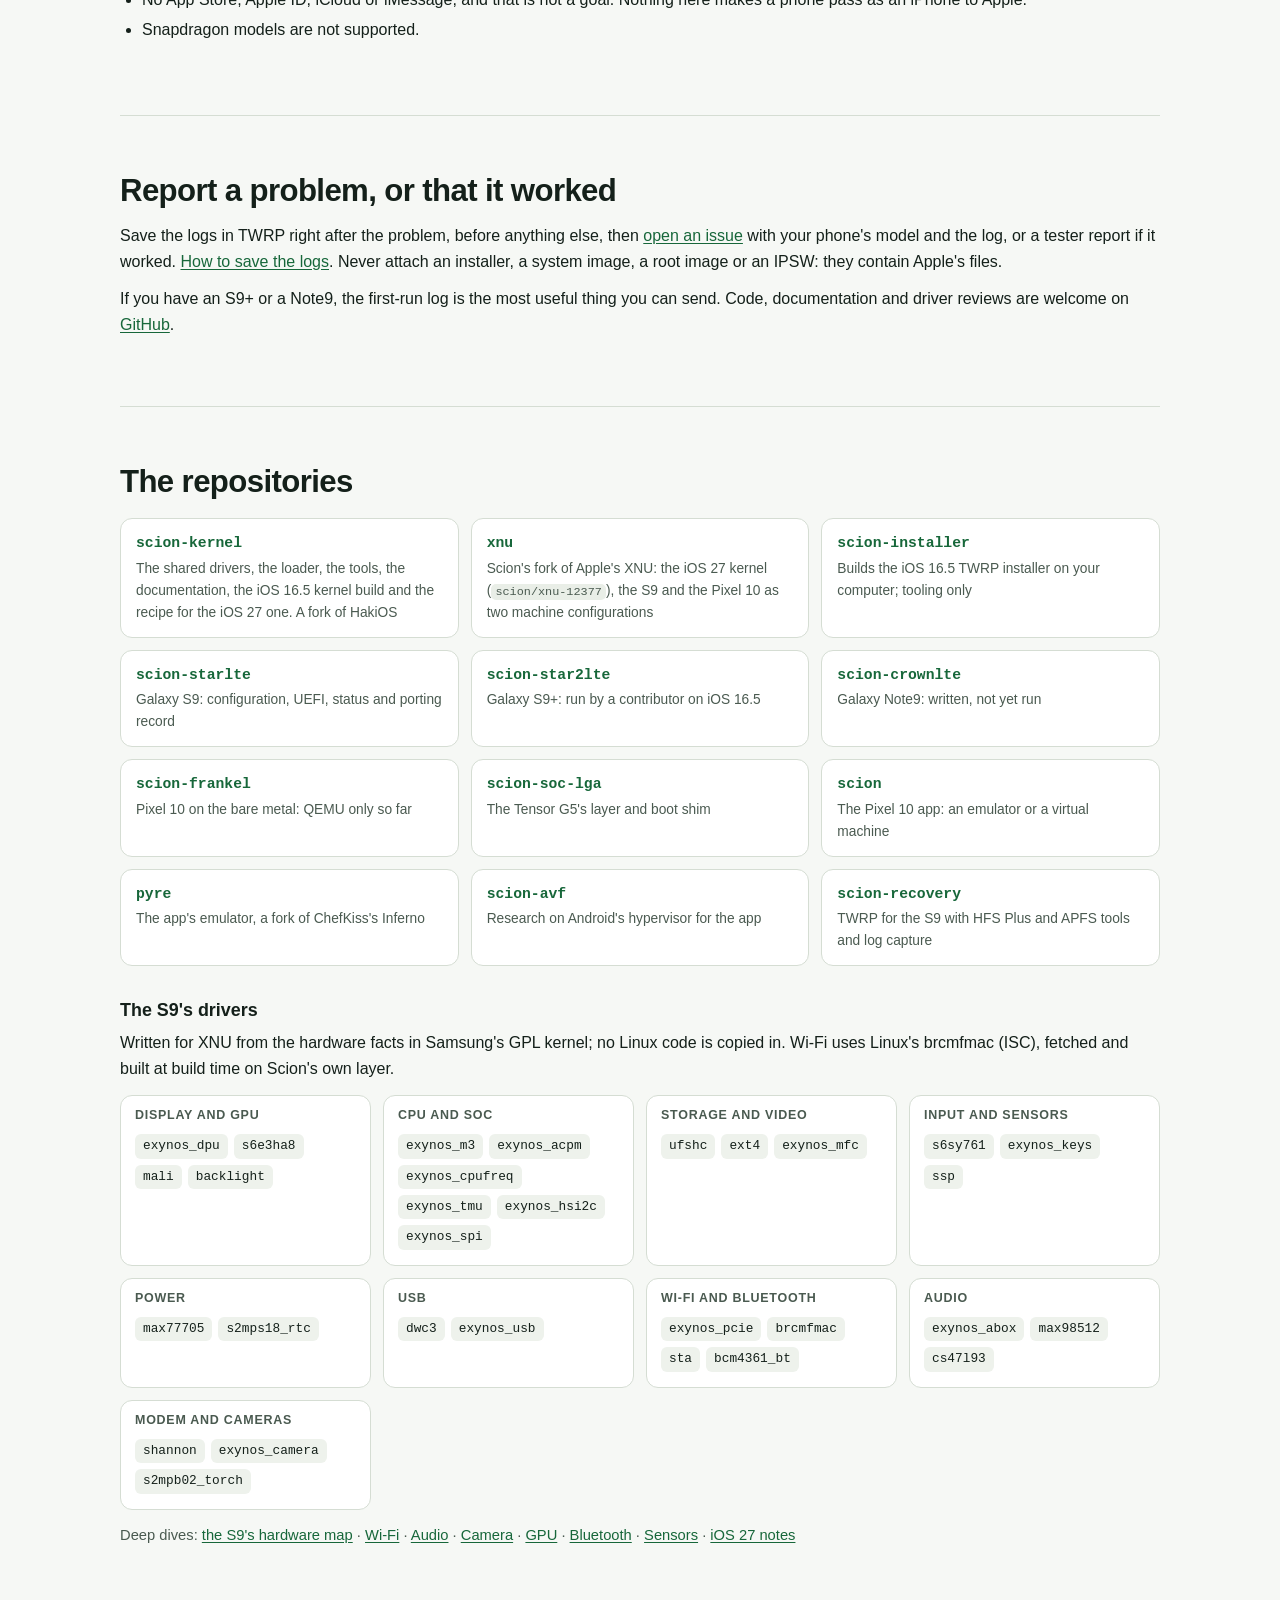
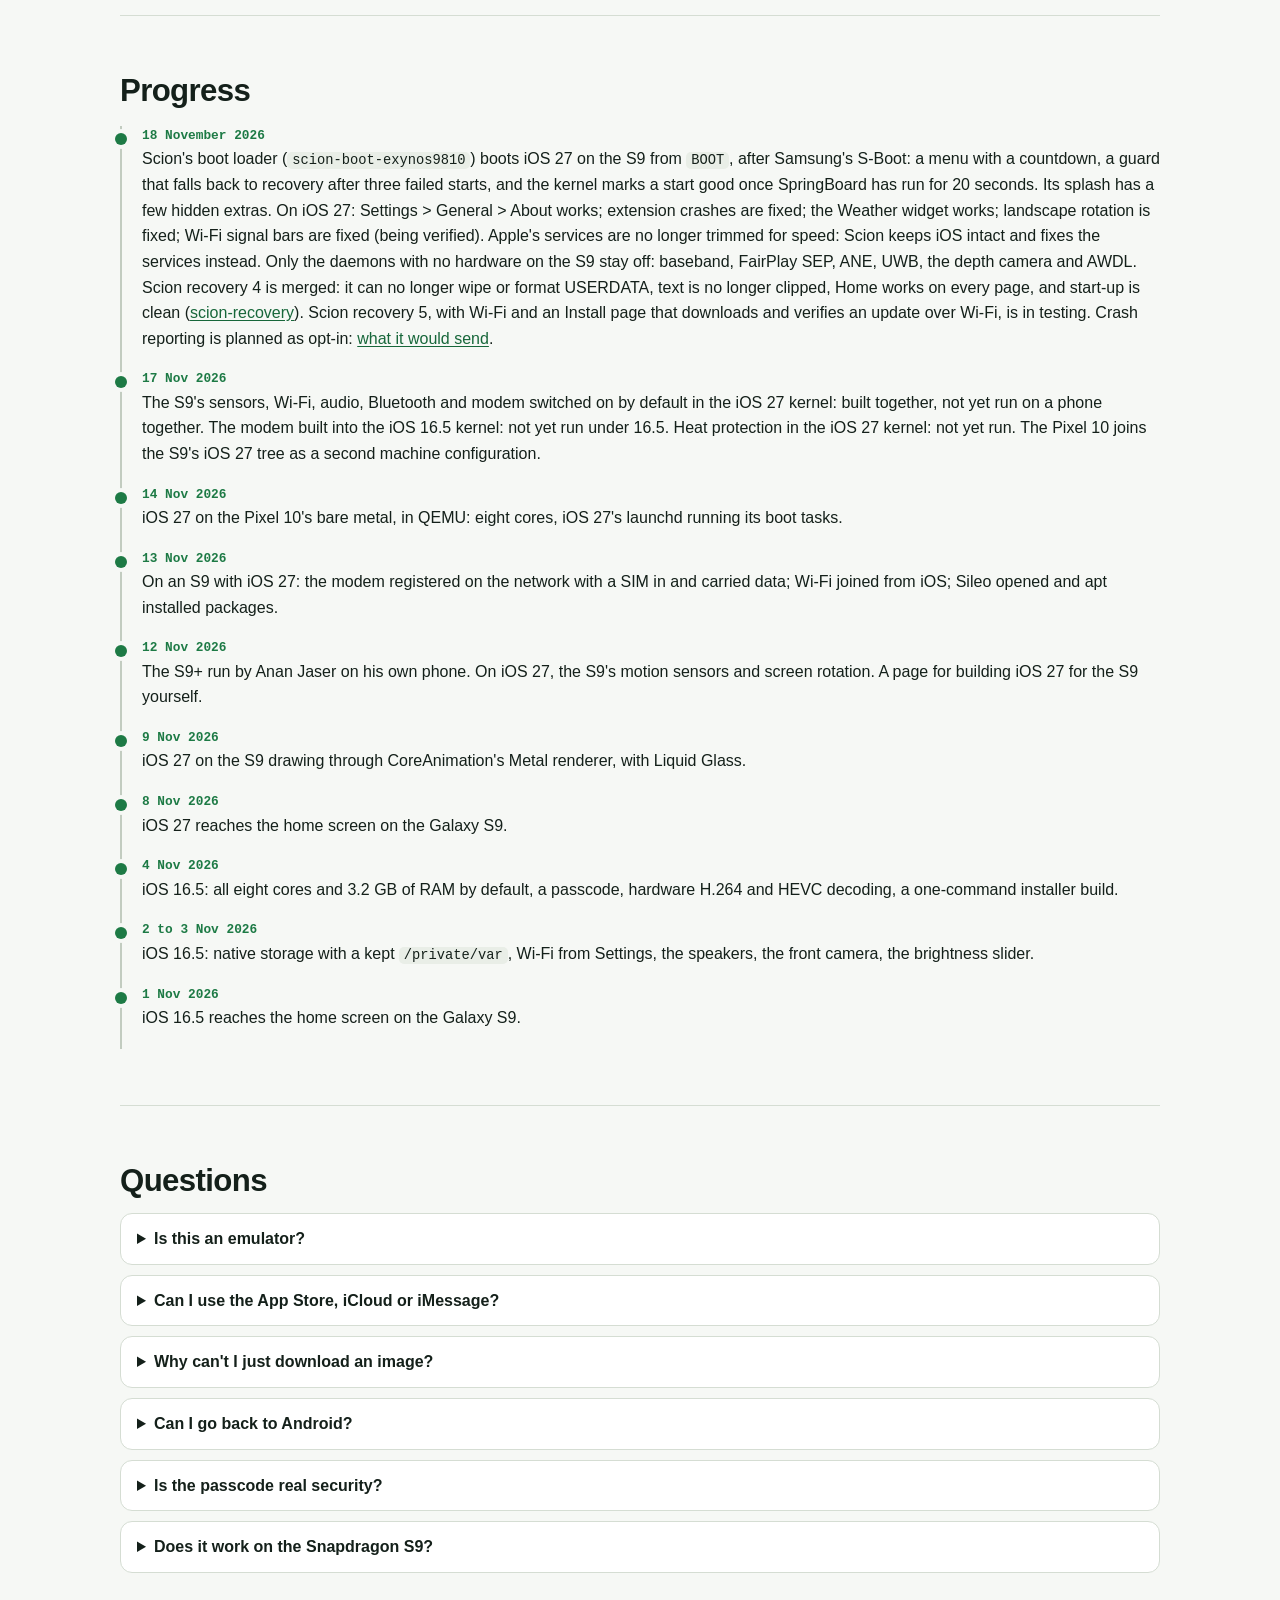
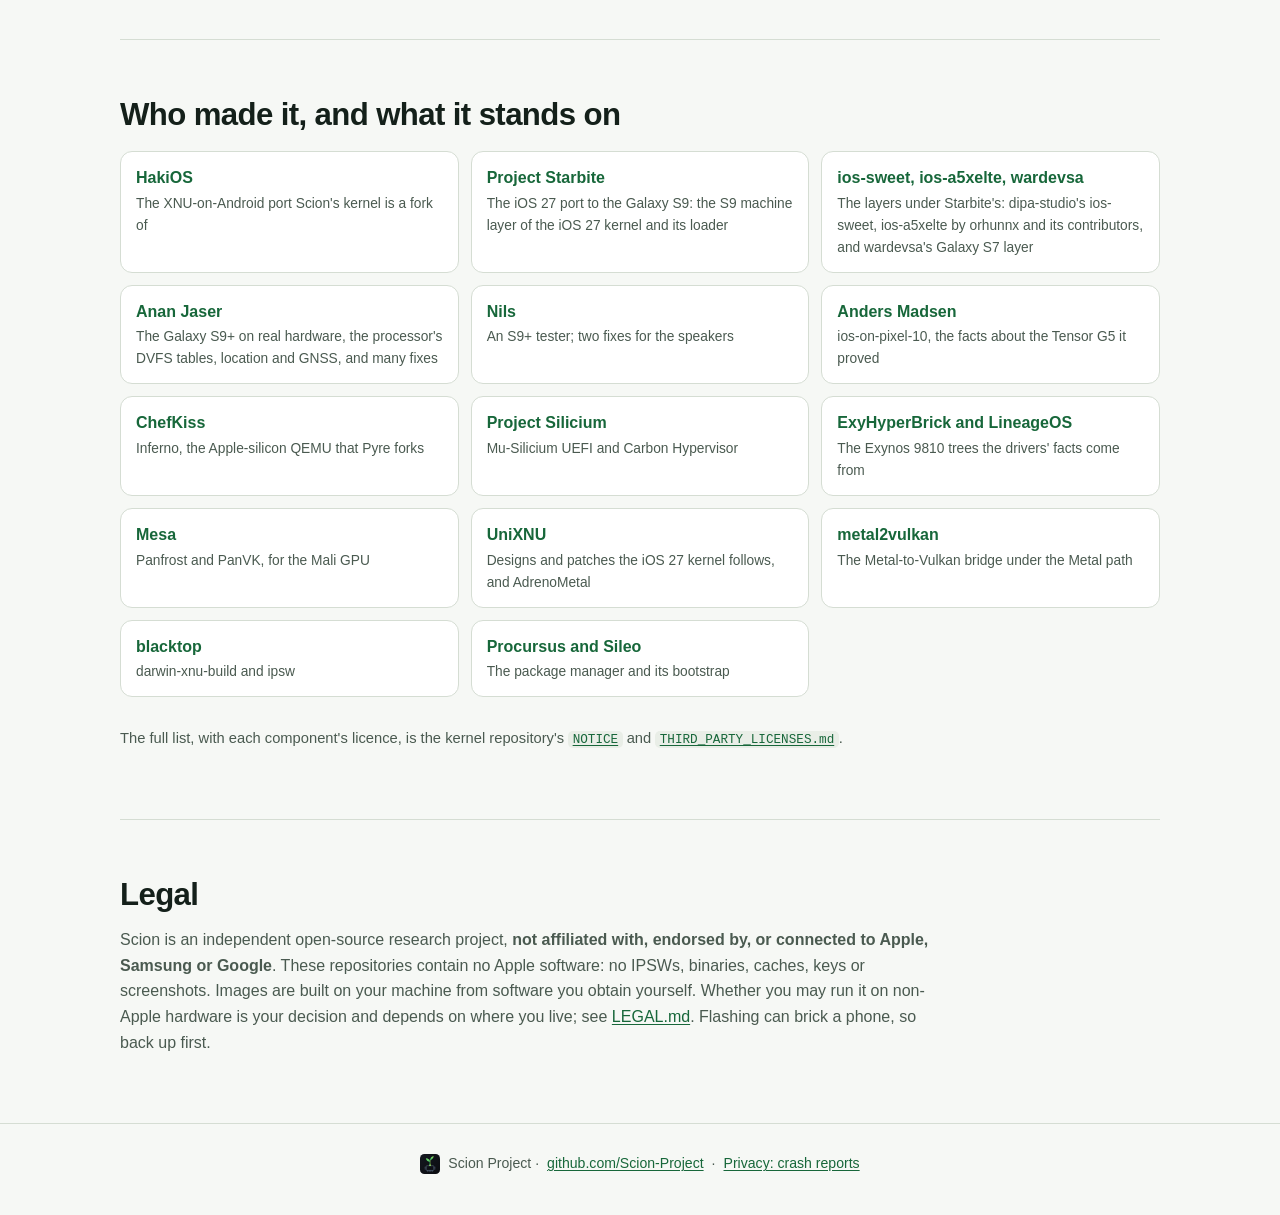
==== commit 1de7efda: "Site: beginner 'Install in 5 steps' path and 'If something goes wrong' box above the technical secti" ====
--- a/index.html
+++ b/index.html
@@ -28,6 +28,7 @@
   <div class="top-in">
     <a class="brand" href="#main"><img src="logo.svg" alt="" width="28" height="28"><span>Scion</span></a>
     <nav aria-label="Sections">
+      <a href="#install">Install</a>
       <a href="#aim">Aim</a>
       <a href="#phones">Phones</a>
       <a href="#versions">16.5 and 27</a>
@@ -49,11 +50,87 @@
   <p class="lede">Scion runs <b>XNU</b>, the kernel under iOS, directly on the <b>Galaxy S9</b>: no emulator and no Android underneath, with drivers written for the phone's own hardware. <b>iOS 16.5</b> and <b>iOS 27</b> both start on it, from one kernel tree built on two of Apple's XNU releases. A contributor has run it on the Galaxy S9+. On the <b>Pixel 10</b>, iOS 16.5 runs in a virtual machine through the Scion app, and a bare-metal iOS 27 port has so far run only in QEMU.</p>
   <p class="lede small">It is an experiment, not a finished system. You build every image yourself, on your own computer, from your own copy of iOS. These repositories contain no Apple software.</p>
   <div class="cta">
-    <a class="btn primary" href="#phones">What runs on each phone</a>
-    <a class="btn" href="#try">How to try it</a>
+    <a class="btn primary" href="#install">Install in 5 steps</a>
+    <a class="btn" href="#phones">What runs on each phone</a>
+    <a class="btn" href="#help">If something goes wrong</a>
     <a class="btn" href="https://github.com/Scion-Project/scion-kernel">The source</a>
   </div>
   <p class="etym"><i>scion</i> /ˈsaɪ.ən/: a cutting grafted onto another plant's rootstock.</p>
+</section>
+
+<section id="install" class="start" aria-labelledby="install-title">
+  <h2 id="install-title">Install on a Galaxy S9 in 5 steps</h2>
+  <p class="lead-in">For the <b>Galaxy S9, S9+ and Note9</b> (Exynos models). This puts <b>iOS 16.5</b> on the phone. It is an experiment: it can go wrong, so do step 1 first and do not skip it. Nobody has reported running this installer on an S9+ or a Note9 yet.</p>
+
+  <div class="need">
+    <h3>What you need</h3>
+    <ul>
+      <li>A Galaxy S9 (SM-G960F), S9+ (SM-G965F) or Note9 (SM-N960F) with an <b>unlocked bootloader</b> (the part of the phone that decides what software may start).</li>
+      <li><b>TWRP</b> installed as the phone's recovery (a small tool you start before Android, used to back up and install).</li>
+      <li>A <b>Linux or macOS computer</b> with about 20 GB free. On Windows, use WSL (Ubuntu 24.04). The build takes about 20 minutes on a fast Mac.</li>
+      <li>Your own copy of <b>iOS 16.5 for the iPhone X</b>, as an IPSW file (Apple's restore file). Download it from Apple through <a href="https://ipsw.me/iPhone10,3">ipsw.me</a>: pick iPhone X (iPhone10,3 / iPhone10,6), build <b>20F66</b>. The file is called <code>iPhone10,3,iPhone10,6_16.5_20F66_Restore.ipsw</code> and is 6 165 698 198 bytes. The build checks it and refuses any other file.</li>
+    </ul>
+    <p class="note">There is no ready-made download. The installer holds Apple's own files, which only Apple may hand out, so you build it on your own computer from your own IPSW. It is yours alone: never share it.</p>
+  </div>
+
+  <ol class="five">
+    <li>
+      <h3>Back up the phone</h3>
+      <p>Start TWRP. Back up <code>Boot</code>, <code>System</code> and <code>EFS</code>. Then copy the backup to your computer. EFS holds your phone's IMEI (its network identity), so keep that copy safe.</p>
+    </li>
+    <li>
+      <h3>Get the installer tool</h3>
+      <p>On your computer, open a terminal and run:</p>
+<pre><code>git clone https://github.com/Scion-Project/scion-installer
+cd scion-installer</code></pre>
+      <p>The tool needs some programs on your computer. If any are missing, the next step lists all of them with the command to install each one.</p>
+    </li>
+    <li>
+      <h3>Build your installer</h3>
+      <p>Stay <b>inside the <code>scion-installer</code> folder</b> and run this. Change the path to where your IPSW is, and the name after <code>--device</code> to your phone: <code>starlte</code> (S9), <code>star2lte</code> (S9+) or <code>crownlte</code> (Note9).</p>
+<pre><code>./build-installer.sh \
+  --ipsw ~/Downloads/iPhone10,3,iPhone10,6_16.5_20F66_Restore.ipsw \
+  --device starlte 2&gt;&amp;1 | tee ~/scion-run.log</code></pre>
+      <p>The <code>| tee ~/scion-run.log</code> part saves everything it prints to a file, in case you need to send it to us. If it stops with an error, fix what it says and run the same command again: it picks up where it stopped. When it finishes, your installer is <code>out/scion-exynos9810-installer.zip</code>. It is over 2 GB.</p>
+    </li>
+    <li>
+      <h3>Put the zip on the phone</h3>
+      <p><b>Do not use <code>adb sideload</code>.</b> TWRP's sideload cannot handle a file this big (it keeps the size in 32 bits) and nothing gets written. Use one of these:</p>
+      <ul>
+        <li><b>A microSD card</b> (simplest). Copy the zip to the card on your computer. In TWRP you will pick Micro SDCard as the storage.</li>
+        <li><b><code>adb push</code></b>, if TWRP can see the phone's internal storage and it has 3 GB free: <code>adb push out/scion-exynos9810-installer.zip /sdcard/</code></li>
+      </ul>
+    </li>
+    <li>
+      <h3>Install it in TWRP, then restart</h3>
+      <p>In TWRP choose <b>Install</b>, pick the zip, and swipe to confirm. When it is done, choose <b>Reboot</b> &gt; <b>System</b>. The first start of iOS is slow.</p>
+    </li>
+  </ol>
+
+  <div class="two">
+    <div class="box">
+      <h3>How to get out of iOS</h3>
+      <p>Either hold <b>five fingers on the screen for 1.5 seconds</b>. The phone restarts into TWRP and keeps its log. Or force a restart with <b>Volume Down + Power</b>.</p>
+    </div>
+    <div class="box">
+      <h3>How to go back to Android</h3>
+      <p>In TWRP, restore the <code>Boot</code> and <code>System</code> backups you made in step 1.</p>
+    </div>
+  </div>
+
+  <div class="callout help" id="help">
+    <h3>If something goes wrong</h3>
+    <ol>
+      <li><b>While building:</b> use the <code>| tee ~/scion-run.log</code> part from step 3, so the whole run is saved in <code>~/scion-run.log</code>. Each step also writes its own log in <code>scion-build/logs/</code> (inside the <code>scion-installer</code> folder). When a step fails, the tool prints the end of that log and its path.</li>
+      <li><b>On the phone:</b> save the logs <b>right away</b>, in TWRP, before anything else. A full power-off loses them. In TWRP's terminal (or <code>adb shell</code>) run:
+<pre><code>cp /sys/fs/pstore/* /sdcard/ 2&gt;/dev/null; cat /proc/last_kmsg &gt; /sdcard/last_kmsg.txt</code></pre>
+      If <code>/sdcard</code> is not there, use <code>/external_sd</code>, or <code>/tmp</code> and then <code>adb pull</code> the files.</li>
+      <li><b>Tell us:</b> <a href="https://github.com/Scion-Project/scion-kernel/issues/new?template=bug.yml">report a bug</a> with <code>last_kmsg.txt</code>, <code>scion-run.log</code> and your phone's model. If it worked, <a href="https://github.com/Scion-Project/scion-kernel/issues/new?template=tester-report.yml">send a tester report</a>: that helps too.</li>
+    </ol>
+    <p><b>Never attach or share the installer zip, the system image or the IPSW.</b> They contain Apple's files.</p>
+  </div>
+
+  <p class="note">The steps are taken from the <a href="https://github.com/Scion-Project/scion-installer#readme">installer's README</a> and the <a href="https://github.com/Scion-Project/scion-kernel#readme">kernel's README</a>. Below are the details for people who want them: what runs on each phone, other ways in, and what does not work yet (no rear cameras, no calls or SMS, no App Store).</p>
 </section>
 
 <section id="aim" aria-labelledby="aim-title">
@@ -243,7 +320,7 @@
 </section>
 
 <section id="try" aria-labelledby="try-title">
-  <h2 id="try-title">How to try it</h2>
+  <h2 id="try-title">All the ways to try it (technical)</h2>
   <div class="callout">
     <b>Why there is no download button.</b> An image contains iOS's own files, taken from a restore image. We cannot distribute those and neither can you, so you build it yourself, from an IPSW you download from Apple. It is yours: do not share it.
   </div>
--- a/style.css
+++ b/style.css
@@ -180,3 +180,17 @@
   .phone{padding:16px}
 }
 @media print{.top{position:static}.btn,.cta{display:none}}
+
+/* Beginner install path */
+.start .lead-in{font-size:1.08rem;max-width:760px}
+.need,.box{background:var(--card);border:1px solid var(--line);border-radius:14px;padding:16px 20px;margin:16px 0}
+.need h3,.box h3,.help h3{margin-top:0}
+.five{list-style:none;padding:0;margin:20px 0;counter-reset:five}
+.five>li{counter-increment:five;position:relative;background:var(--card);border:1px solid var(--line);border-radius:14px;padding:16px 20px 16px 64px;margin:12px 0}
+.five>li::before{content:counter(five);position:absolute;left:18px;top:16px;width:32px;height:32px;border-radius:50%;background:var(--accent);color:#fff;font-weight:700;display:flex;align-items:center;justify-content:center}
+@media (prefers-color-scheme:dark){.five>li::before{color:#06110a}}
+.five h3{margin:0 0 6px}
+.two{display:grid;grid-template-columns:1fr 1fr;gap:16px}
+.help ol{padding-left:22px}
+.start pre{overflow-x:auto}
+@media (max-width:640px){.two{grid-template-columns:1fr}.five>li{padding:14px 14px 14px 54px}.five>li::before{left:12px}}
